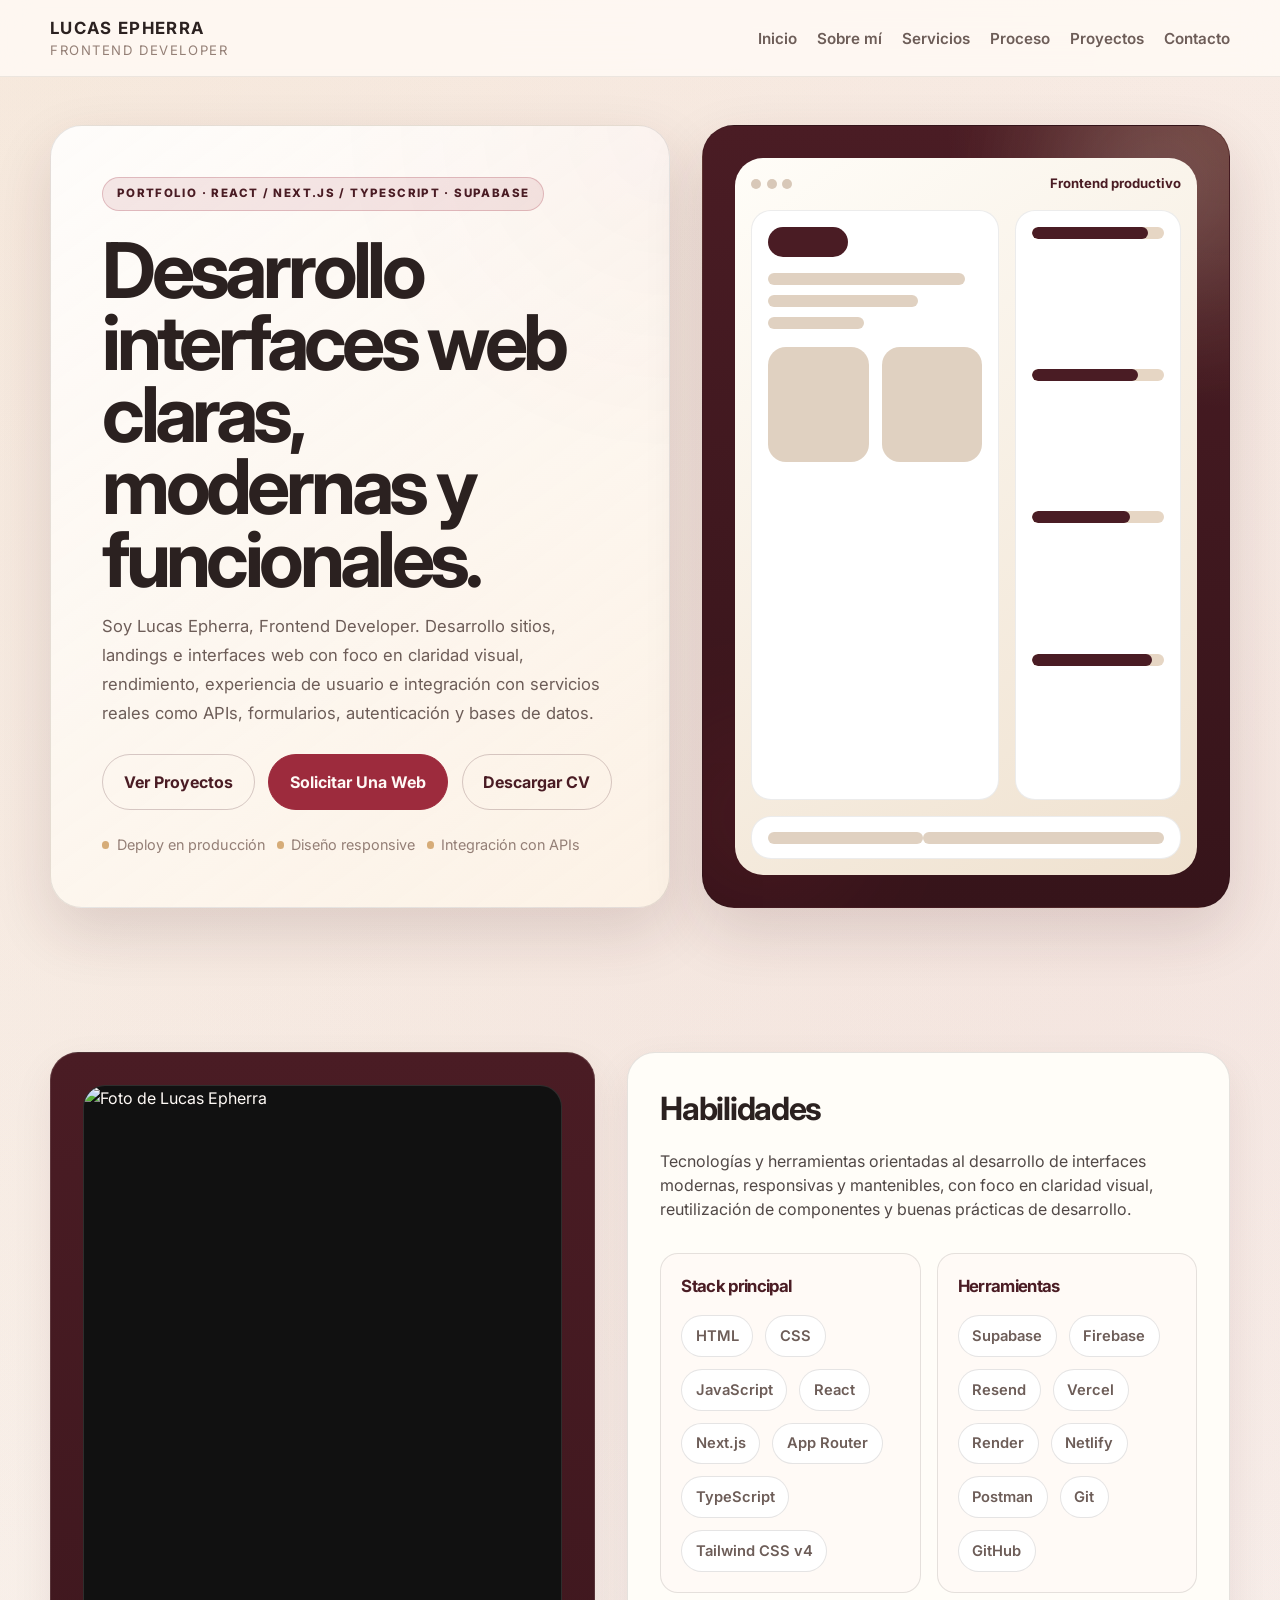
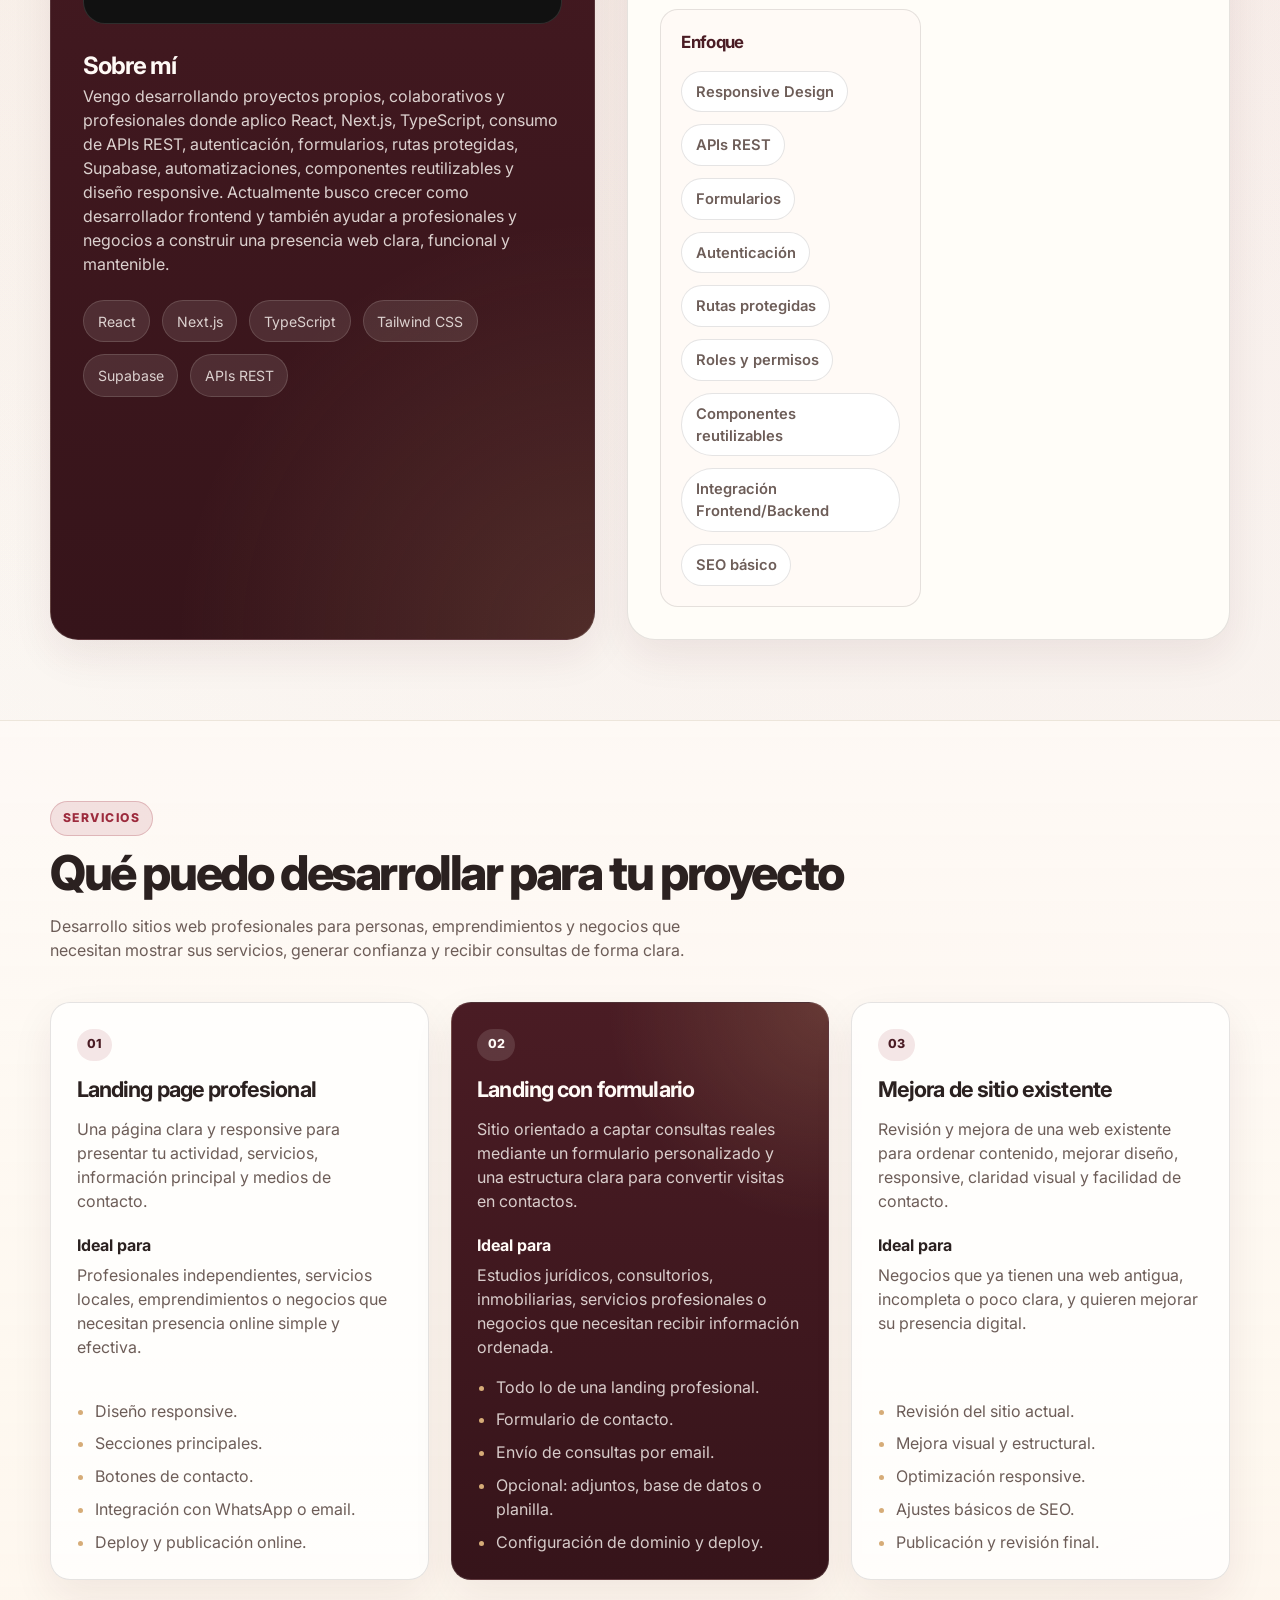
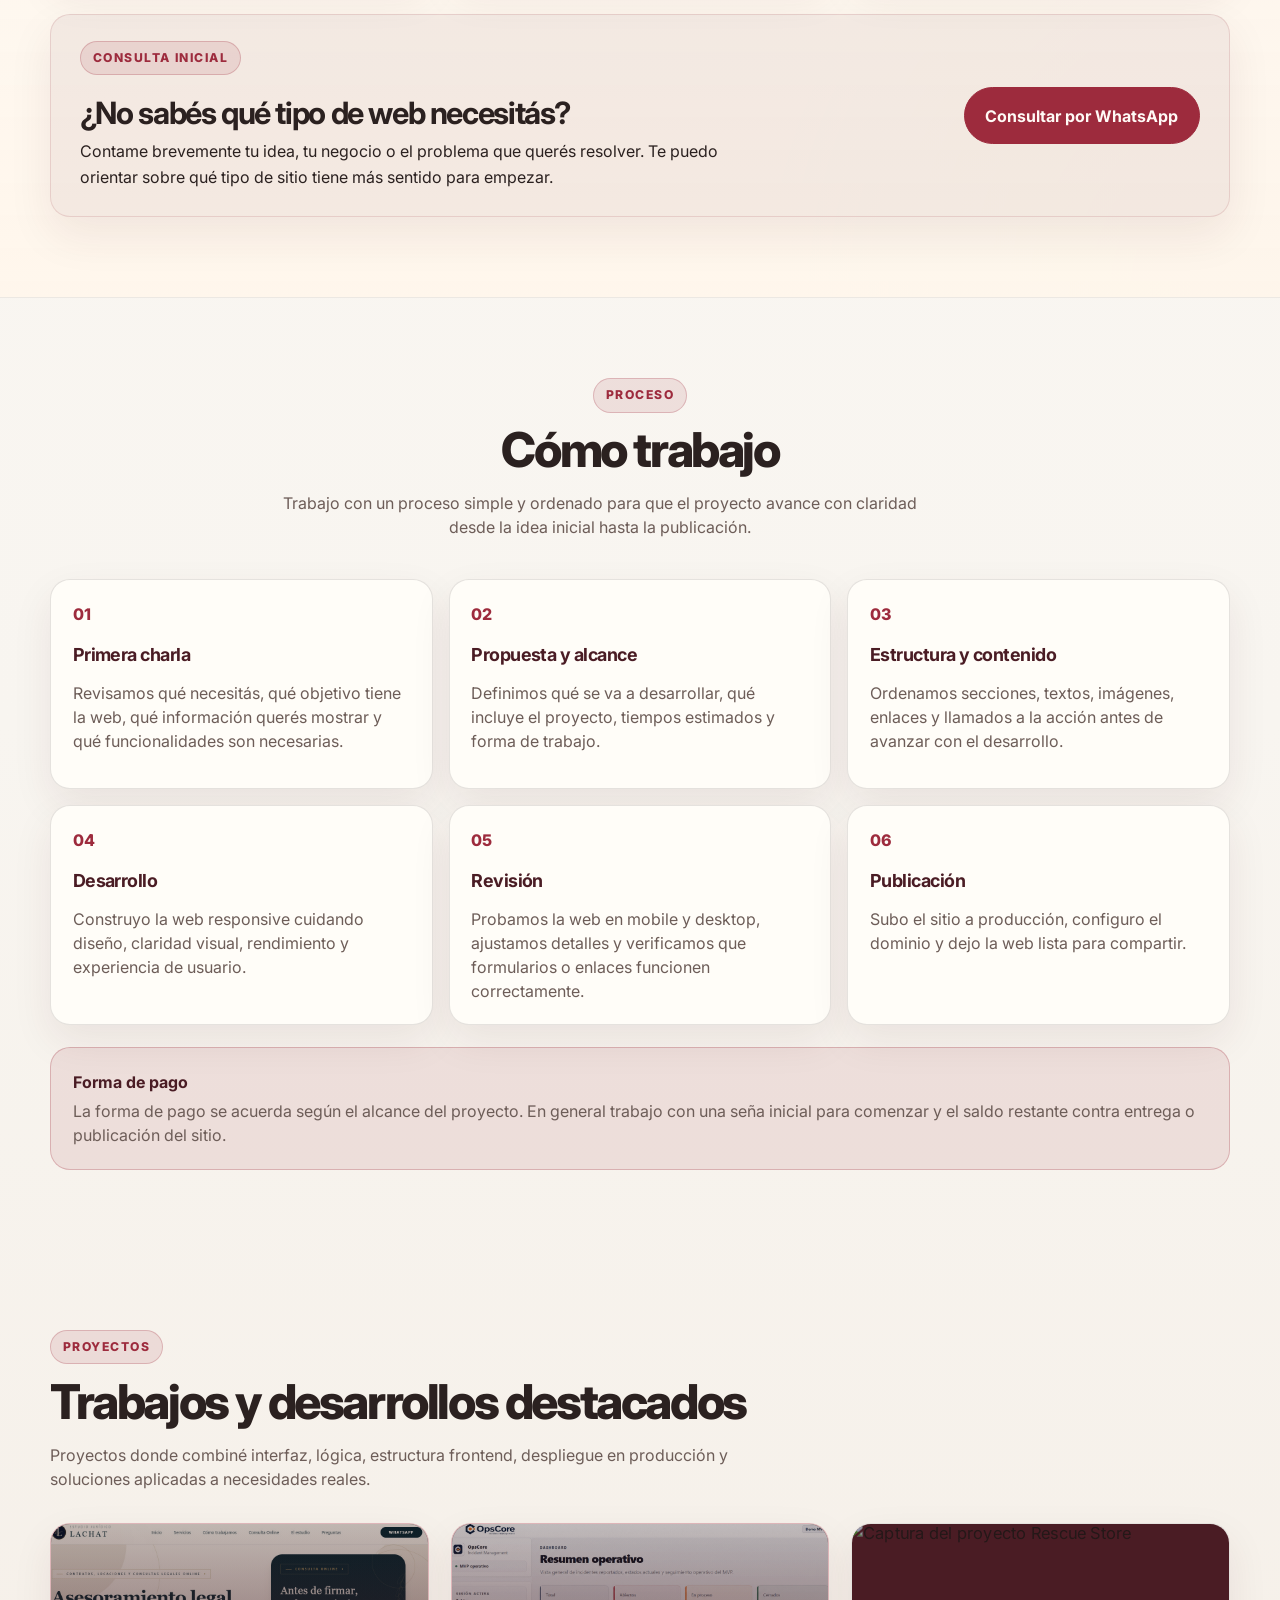
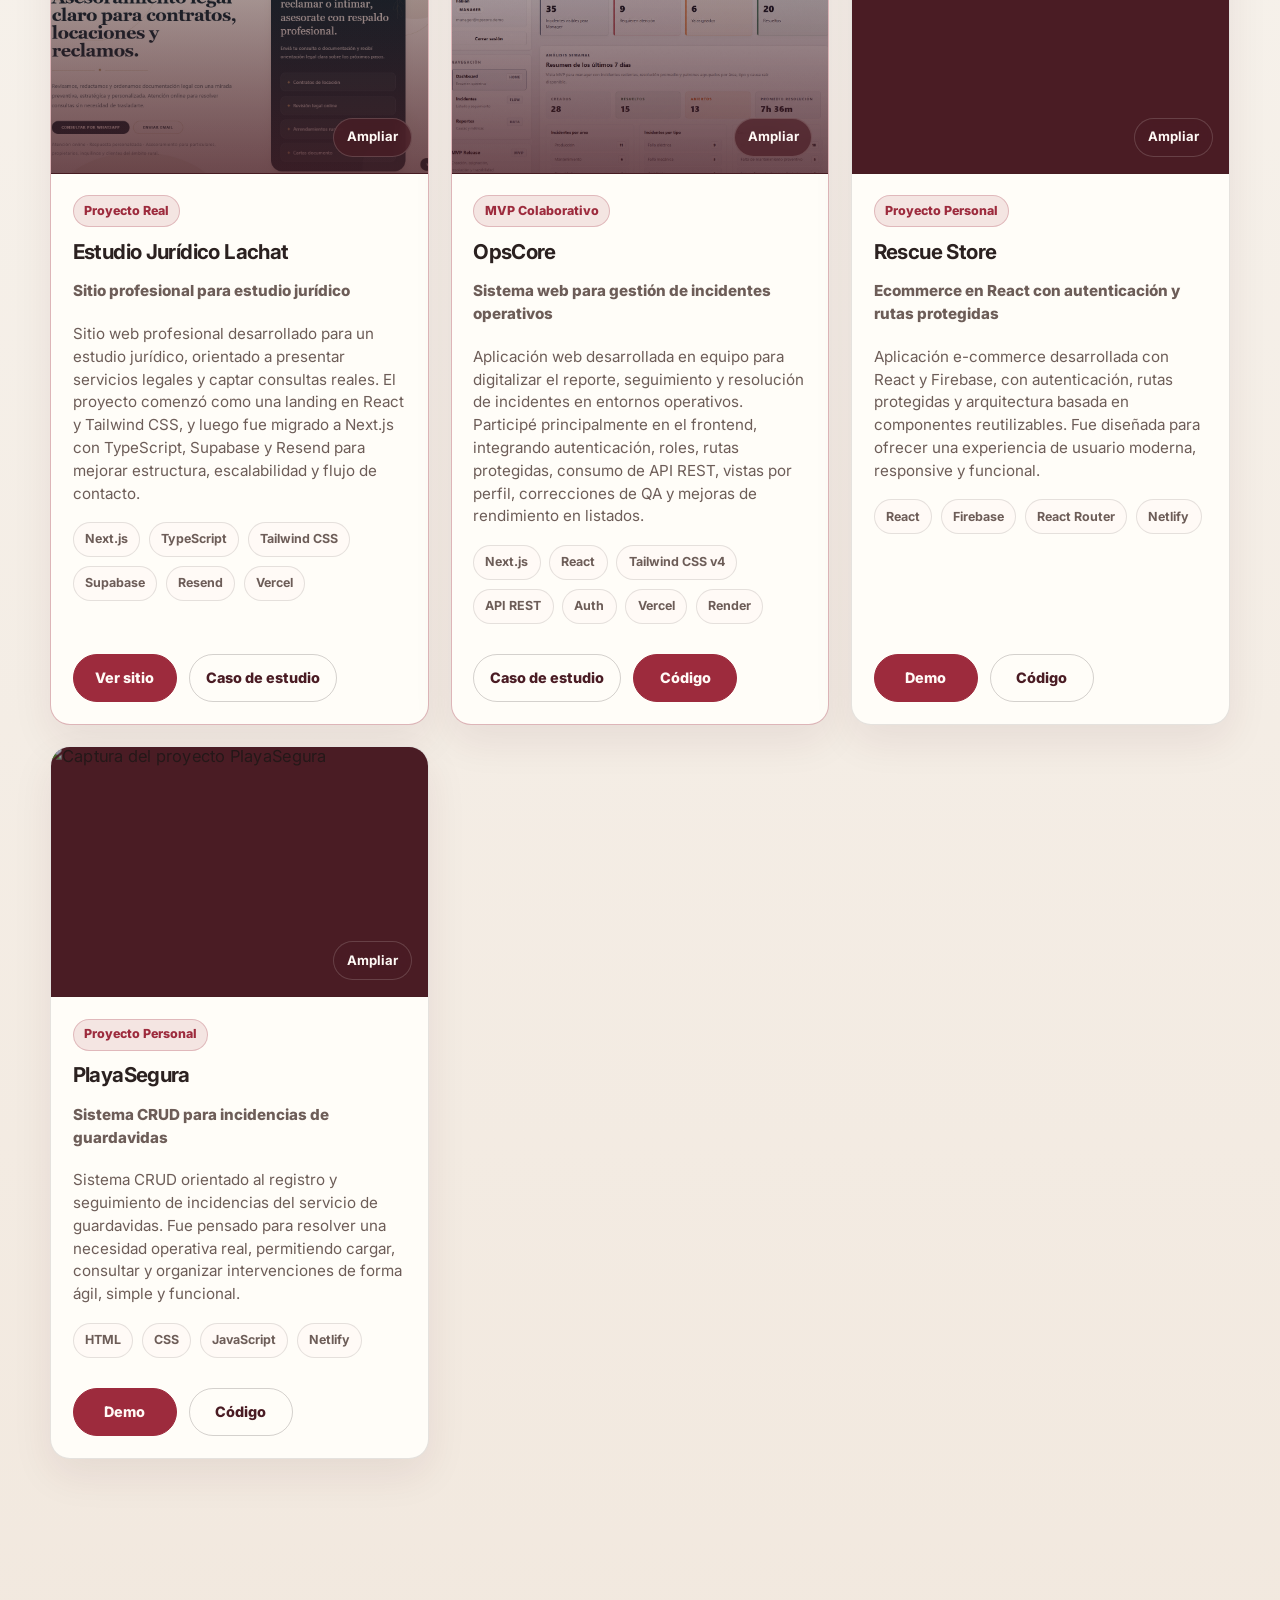
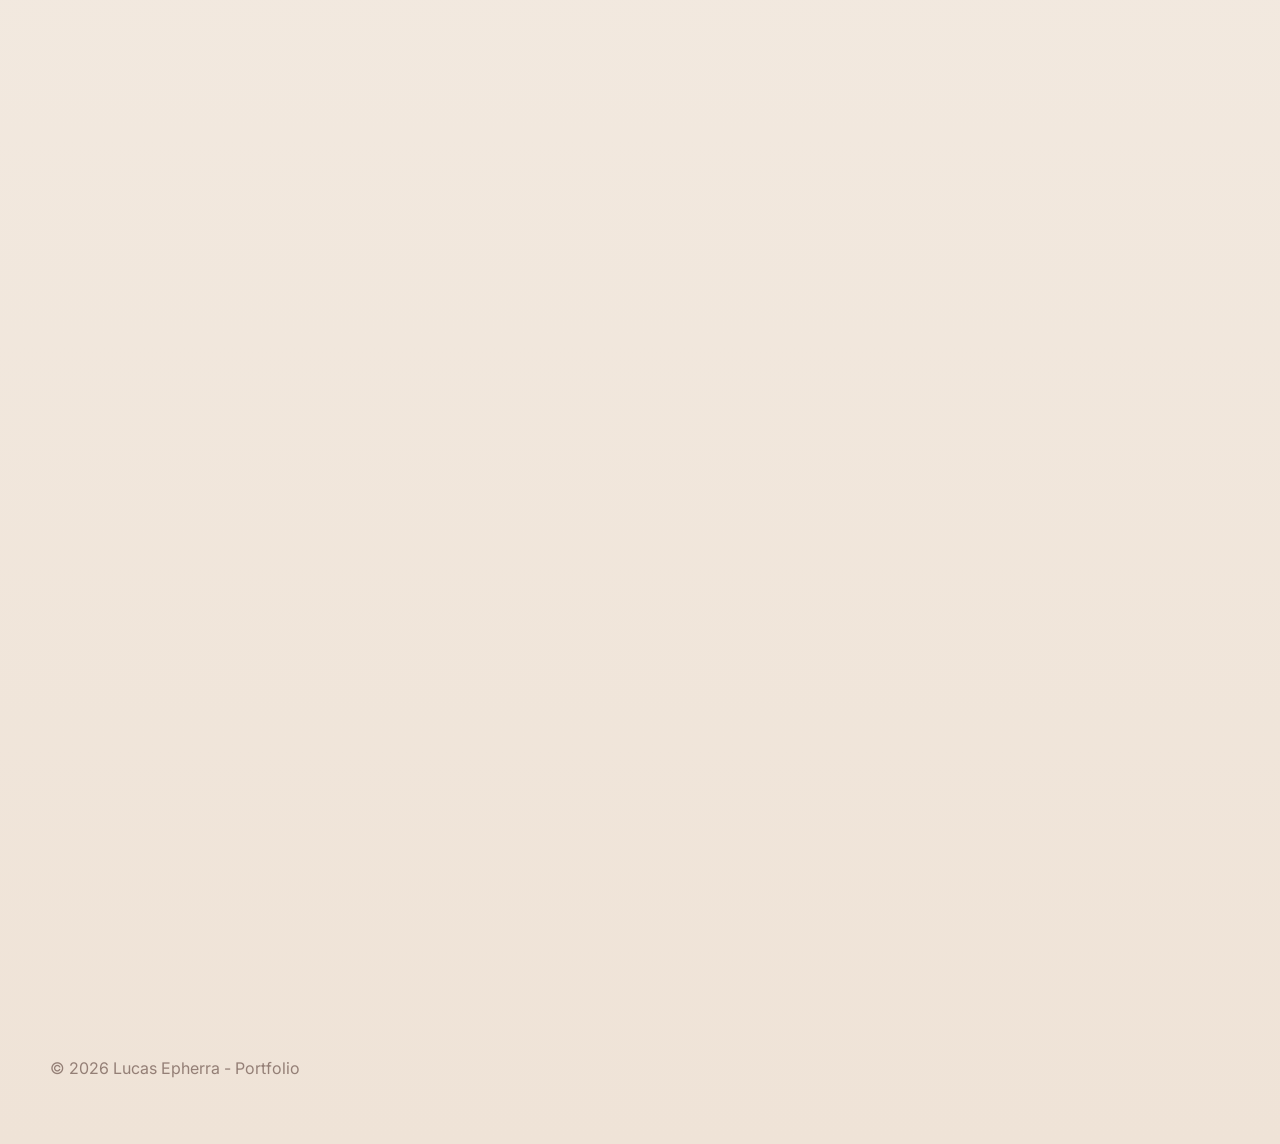
==== index.html @ 2d5a3094 "updates" ====
<!doctype html>
<html lang="es">
  <head>
    <meta charset="UTF-8" />
    <meta name="viewport" content="width=device-width, initial-scale=1.0" />

    <title>Lucas Epherra | Frontend Developer</title>

    <meta
      name="description"
      content="Portfolio de Lucas Epherra, Frontend Developer especializado en React, Next.js, TypeScript, Tailwind CSS, Supabase, consumo de APIs y desarrollo de interfaces web profesionales, responsivas y funcionales."
    />
    <meta
      name="keywords"
      content="Lucas Epherra, frontend developer, desarrollo web, sitios web, React, Next.js, TypeScript, Tailwind CSS, Supabase, APIs REST, JavaScript, portfolio, web developer, OpsCore"
    />
    <meta name="author" content="Lucas Epherra" />
    <meta name="theme-color" content="#F8F5F0" />

    <link rel="canonical" href="https://www.lucasepherra.com.ar/" />

    <!-- Favicon -->
    <link rel="icon" type="image/x-icon" href="./assets/favicon/favicon.ico" />
    <link
      rel="icon"
      type="image/png"
      sizes="32x32"
      href="./assets/favicon/favicon-32x32.png"
    />
    <link rel="apple-touch-icon" href="./assets/favicon/apple-touch-icon.png" />

    <!-- Open Graph -->
    <meta property="og:type" content="website" />
    <meta property="og:title" content="Lucas Epherra | Frontend Developer" />
    <meta
      property="og:description"
      content="Portfolio frontend con proyectos reales, MVPs colaborativos, servicios de desarrollo web, React, Next.js, TypeScript, Tailwind CSS y Supabase."
    />
    <meta property="og:url" content="https://www.lucasepherra.com.ar/" />
    <meta
      property="og:image"
      content="https://www.lucasepherra.com.ar/assets/preview/portfolio-cover.jpg"
    />
    <meta property="og:image:width" content="1200" />
    <meta property="og:image:height" content="630" />
    <meta property="og:site_name" content="Lucas Epherra Portfolio" />
    <meta property="og:locale" content="es_AR" />

    <!-- Twitter -->
    <meta name="twitter:card" content="summary_large_image" />
    <meta name="twitter:title" content="Lucas Epherra | Frontend Developer" />
    <meta
      name="twitter:description"
      content="Portfolio frontend con proyectos reales, MVPs colaborativos, servicios de desarrollo web, React, Next.js, TypeScript, Tailwind CSS y Supabase."
    />
    <meta
      name="twitter:image"
      content="https://www.lucasepherra.com.ar/assets/preview/portfolio-cover.jpg"
    />

    <!-- Fonts and styles -->
    <link rel="preconnect" href="https://fonts.googleapis.com" />
    <link rel="preconnect" href="https://fonts.gstatic.com" crossorigin />
    <link
      href="https://fonts.googleapis.com/css2?family=Inter:wght@400;500;600;700;800&display=swap"
      rel="stylesheet"
    />
    <link rel="stylesheet" href="./css/style.css" />
  </head>

  <body>
    <header class="nav">
      <div class="container nav-inner">
        <a href="#home" class="brand" aria-label="Ir al inicio">
          <strong>LUCAS EPHERRA</strong>
          <span>Frontend Developer</span>
        </a>

        <button
          class="menu-btn"
          id="menuBtn"
          type="button"
          aria-label="Abrir menú de navegación"
          aria-controls="navLinks"
          aria-expanded="false"
        >
          Menú
        </button>

        <nav aria-label="Navegación principal">
          <ul class="nav-links" id="navLinks">
            <li><a href="#home">Inicio</a></li>
            <li><a href="#about">Sobre mí</a></li>
            <li><a href="#services">Servicios</a></li>
            <li><a href="#process">Proceso</a></li>
            <li><a href="#projects">Proyectos</a></li>
            <li><a href="#contact">Contacto</a></li>
          </ul>
        </nav>
      </div>
    </header>

    <main>
      <section class="hero container" id="home">
        <div class="hero-grid">
          <article class="hero-copy fade-up">
            <span class="eyebrow"
              >Portfolio · React / Next.js / TypeScript · Supabase</span
            >

            <h1 class="hero-title">
              Desarrollo interfaces web claras, modernas y funcionales.
            </h1>

            <p class="hero-description">
              Soy Lucas Epherra, Frontend Developer. Desarrollo sitios,
              landings e interfaces web con foco en claridad visual,
              rendimiento, experiencia de usuario e integración con servicios
              reales como APIs, formularios, autenticación y bases de datos.
            </p>

            <div class="hero-actions" aria-label="Acciones principales">
              <a class="btn btn-outline" href="#projects">Ver Proyectos</a>
              <a
                class="btn btn-whatsapp"
                href="https://wa.me/542983659649?text=Hola%20Lucas%2C%20vi%20tu%20portfolio%20y%20quiero%20consultarte%20por%20una%20web."
                target="_blank"
                rel="noopener noreferrer"
                >Solicitar Una Web
              </a>
              <a
                class="btn btn-outline"
                href="./assets/cv/lucas-epherra-cv-sistemas-frontend.pdf"
                target="_blank"
                rel="noopener noreferrer"
                download
              >
                Descargar CV
              </a>
            </div>

            <div class="hero-trust" aria-label="Datos destacados">
              <span>Deploy en producción</span>
              <span>Diseño responsive</span>
              <span>Integración con APIs</span>
            </div>
          </article>

          <aside class="hero-card fade-up" aria-hidden="true">
            <div class="mockup">
              <div class="mockup-top">
                <div class="dots">
                  <span></span>
                  <span></span>
                  <span></span>
                </div>
                <span class="mockup-label">Frontend productivo</span>
              </div>

              <div class="mockup-grid">
                <div class="mockup-panel">
                  <div class="mockup-chip"></div>
                  <div class="space-md"></div>
                  <div class="mockup-line long"></div>
                  <div class="space-sm"></div>
                  <div class="mockup-line mid"></div>
                  <div class="space-sm"></div>
                  <div class="mockup-line short"></div>

                  <div class="mockup-cards">
                    <div class="mockup-card"></div>
                    <div class="mockup-card"></div>
                  </div>
                </div>

                <div class="mockup-sidebar">
                  <div class="bar"><span style="width: 88%"></span></div>
                  <div class="bar"><span style="width: 80%"></span></div>
                  <div class="bar"><span style="width: 74%"></span></div>
                  <div class="bar"><span style="width: 91%"></span></div>
                </div>
              </div>

              <div class="mockup-footer">
                <div class="mockup-line short"></div>
                <div class="mockup-line mid"></div>
              </div>
            </div>
          </aside>
        </div>
      </section>

      <section class="section" id="about">
        <div class="container about-grid">
          <article class="card-dark fade-up">
            <div class="about-photo">
              <img
                src="./assets/profile.jpg"
                alt="Foto de Lucas Epherra"
                class="profile-image"
              />
            </div>

            <h2>Sobre mí</h2>

            <p>
              Vengo desarrollando proyectos propios, colaborativos y
              profesionales donde aplico React, Next.js, TypeScript, consumo de
              APIs REST, autenticación, formularios, rutas protegidas,
              Supabase, automatizaciones, componentes reutilizables y diseño
              responsive. Actualmente busco crecer como desarrollador frontend
              y también ayudar a profesionales y negocios a construir una
              presencia web clara, funcional y mantenible.
            </p>

            <div class="about-meta" aria-label="Tecnologías principales">
              <span class="pill">React</span>
              <span class="pill">Next.js</span>
              <span class="pill">TypeScript</span>
              <span class="pill">Tailwind CSS</span>
              <span class="pill">Supabase</span>
              <span class="pill">APIs REST</span>
            </div>
          </article>

          <article class="card-light fade-up">
            <h2 class="skills-title">Habilidades</h2>

            <p>
              Tecnologías y herramientas orientadas al desarrollo de interfaces
              modernas, responsivas y mantenibles, con foco en claridad visual,
              reutilización de componentes y buenas prácticas de desarrollo.
            </p>

            <div class="skills-section" id="skills">
              <div class="skills-grid">
                <div class="skills-card">
                  <h3>Stack principal</h3>

                  <div class="skills-tags">
                    <span>HTML</span>
                    <span>CSS</span>
                    <span>JavaScript</span>
                    <span>React</span>
                    <span>Next.js</span>
                    <span>App Router</span>
                    <span>TypeScript</span>
                    <span>Tailwind CSS v4</span>
                  </div>
                </div>

                <div class="skills-card">
                  <h3>Herramientas</h3>

                  <div class="skills-tags">
                    <span>Supabase</span>
                    <span>Firebase</span>
                    <span>Resend</span>
                    <span>Vercel</span>
                    <span>Render</span>
                    <span>Netlify</span>
                    <span>Postman</span>
                    <span>Git</span>
                    <span>GitHub</span>
                  </div>
                </div>

                <div class="skills-card">
                  <h3>Enfoque</h3>

                  <div class="skills-tags">
                    <span>Responsive Design</span>
                    <span>APIs REST</span>
                    <span>Formularios</span>
                    <span>Autenticación</span>
                    <span>Rutas protegidas</span>
                    <span>Roles y permisos</span>
                    <span>Componentes reutilizables</span>
                    <span>Integración Frontend/Backend</span>
                    <span>SEO básico</span>
                  </div>
                </div>
              </div>
            </div>
          </article>
        </div>
      </section>

      <section class="section section-soft" id="services">
        <div class="container fade-up">
          <div class="section-heading">
            <span class="section-kicker">Servicios</span>
            <h2 class="section-title">
              Qué puedo desarrollar para tu proyecto
            </h2>
            <p class="section-copy">
              Desarrollo sitios web profesionales para personas, emprendimientos
              y negocios que necesitan mostrar sus servicios, generar confianza
              y recibir consultas de forma clara.
            </p>
          </div>

          <div class="services-grid">
            <article class="service-card">
              <span class="service-number">01</span>
              <h3>Landing page profesional</h3>
              <p>
                Una página clara y responsive para presentar tu actividad,
                servicios, información principal y medios de contacto.
              </p>

              <div class="service-details">
                <strong>Ideal para</strong>
                <span>
                  Profesionales independientes, servicios locales,
                  emprendimientos o negocios que necesitan presencia online
                  simple y efectiva.
                </span>
              </div>

              <ul class="service-list">
                <li>Diseño responsive.</li>
                <li>Secciones principales.</li>
                <li>Botones de contacto.</li>
                <li>Integración con WhatsApp o email.</li>
                <li>Deploy y publicación online.</li>
              </ul>
            </article>

            <article class="service-card service-card-featured">
              <span class="service-number">02</span>
              <h3>Landing con formulario</h3>
              <p>
                Sitio orientado a captar consultas reales mediante un formulario
                personalizado y una estructura clara para convertir visitas en
                contactos.
              </p>

              <div class="service-details">
                <strong>Ideal para</strong>
                <span>
                  Estudios jurídicos, consultorios, inmobiliarias, servicios
                  profesionales o negocios que necesitan recibir información
                  ordenada.
                </span>
              </div>

              <ul class="service-list">
                <li>Todo lo de una landing profesional.</li>
                <li>Formulario de contacto.</li>
                <li>Envío de consultas por email.</li>
                <li>Opcional: adjuntos, base de datos o planilla.</li>
                <li>Configuración de dominio y deploy.</li>
              </ul>
            </article>

            <article class="service-card">
              <span class="service-number">03</span>
              <h3>Mejora de sitio existente</h3>
              <p>
                Revisión y mejora de una web existente para ordenar contenido,
                mejorar diseño, responsive, claridad visual y facilidad de
                contacto.
              </p>

              <div class="service-details">
                <strong>Ideal para</strong>
                <span>
                  Negocios que ya tienen una web antigua, incompleta o poco
                  clara, y quieren mejorar su presencia digital.
                </span>
              </div>

              <ul class="service-list">
                <li>Revisión del sitio actual.</li>
                <li>Mejora visual y estructural.</li>
                <li>Optimización responsive.</li>
                <li>Ajustes básicos de SEO.</li>
                <li>Publicación y revisión final.</li>
              </ul>
            </article>
            <div class="services-cta-panel">
              <div>
                <span class="section-kicker">Consulta inicial</span>

                <h3>¿No sabés qué tipo de web necesitás?</h3>

                <p>
                  Contame brevemente tu idea, tu negocio o el problema que
                  querés resolver. Te puedo orientar sobre qué tipo de sitio
                  tiene más sentido para empezar.
                </p>
              </div>

              <a
                class="btn btn-whatsapp"
                href="https://wa.me/542983659649?text=Hola%20Lucas%2C%20vi%20tu%20portfolio%20y%20quiero%20consultarte%20por%20una%20web."
                target="_blank"
                rel="noopener noreferrer"
              >
                Consultar por WhatsApp
              </a>
            </div>
          </div>
        </div>
      </section>

      <section class="section" id="process">
        <div class="container fade-up">
          <div class="section-heading section-heading-center">
            <span class="section-kicker">Proceso</span>
            <h2 class="section-title">Cómo trabajo</h2>
            <p class="section-copy">
              Trabajo con un proceso simple y ordenado para que el proyecto
              avance con claridad desde la idea inicial hasta la publicación.
            </p>
          </div>

          <div class="process-grid">
            <article class="process-card">
              <span>01</span>
              <h3>Primera charla</h3>
              <p>
                Revisamos qué necesitás, qué objetivo tiene la web, qué
                información querés mostrar y qué funcionalidades son necesarias.
              </p>
            </article>

            <article class="process-card">
              <span>02</span>
              <h3>Propuesta y alcance</h3>
              <p>
                Definimos qué se va a desarrollar, qué incluye el proyecto,
                tiempos estimados y forma de trabajo.
              </p>
            </article>

            <article class="process-card">
              <span>03</span>
              <h3>Estructura y contenido</h3>
              <p>
                Ordenamos secciones, textos, imágenes, enlaces y llamados a la
                acción antes de avanzar con el desarrollo.
              </p>
            </article>

            <article class="process-card">
              <span>04</span>
              <h3>Desarrollo</h3>
              <p>
                Construyo la web responsive cuidando diseño, claridad visual,
                rendimiento y experiencia de usuario.
              </p>
            </article>

            <article class="process-card">
              <span>05</span>
              <h3>Revisión</h3>
              <p>
                Probamos la web en mobile y desktop, ajustamos detalles y
                verificamos que formularios o enlaces funcionen correctamente.
              </p>
            </article>

            <article class="process-card">
              <span>06</span>
              <h3>Publicación</h3>
              <p>
                Subo el sitio a producción, configuro el dominio y dejo la web
                lista para compartir.
              </p>
            </article>
          </div>

          <aside class="payment-note">
            <strong>Forma de pago</strong>
            <p>
              La forma de pago se acuerda según el alcance del proyecto. En
              general trabajo con una seña inicial para comenzar y el saldo
              restante contra entrega o publicación del sitio.
            </p>
          </aside>
        </div>
      </section>

      <section class="section" id="projects">
        <div class="container fade-up">
          <div class="projects-top projects-top--simple">
            <div>
              <span class="section-kicker">Proyectos</span>
              <h2 class="section-title">Trabajos y desarrollos destacados</h2>

              <p class="section-copy">
                Proyectos donde combiné interfaz, lógica, estructura frontend,
                despliegue en producción y soluciones aplicadas a necesidades
                reales.
              </p>
            </div>
          </div>

          <div class="projects-grid" id="projectsGrid">
            <article class="project-card project-card-featured">
              <div
                class="project-thumb"
                data-full="./assets/projects/estudio-lachat.jpg"
                data-title="Estudio Jurídico Lachat"
                role="button"
                tabindex="0"
                aria-label="Ampliar captura del sitio Estudio Jurídico Lachat"
              >
                <img
                  src="./assets/projects/estudio-lachat.jpg"
                  alt="Captura del sitio web Estudio Jurídico Lachat"
                  class="project-image"
                />
                <span class="project-preview-hint">Ampliar</span>
              </div>

              <div class="project-content">
                <span class="project-tag">Proyecto Real</span>

                <h3>Estudio Jurídico Lachat</h3>

                <p class="project-subtitle">
                  Sitio profesional para estudio jurídico
                </p>

                <p>
                  Sitio web profesional desarrollado para un estudio jurídico,
                  orientado a presentar servicios legales y captar consultas
                  reales. El proyecto comenzó como una landing en React y
                  Tailwind CSS, y luego fue migrado a Next.js con TypeScript,
                  Supabase y Resend para mejorar estructura, escalabilidad y
                  flujo de contacto.
                </p>

                <div class="project-stack">
                  <span>Next.js</span>
                  <span>TypeScript</span>
                  <span>Tailwind CSS</span>
                  <span>Supabase</span>
                  <span>Resend</span>
                  <span>Vercel</span>
                </div>

                <div class="project-actions">
                  <a
                    class="project-link project-link--primary"
                    href="https://www.estudiolachat.com.ar/"
                    target="_blank"
                    rel="noopener noreferrer"
                  >
                    Ver sitio
                  </a>

                  <a
                    class="project-link"
                    href="./projects/estudio-lachat.html"
                  >
                    Caso de estudio
                  </a>
                </div>
              </div>
            </article>

            <article class="project-card project-card-featured">
              <div
                class="project-thumb"
                data-full="./assets/projects/opscore.jpg"
                data-title="OpsCore"
                role="button"
                tabindex="0"
                aria-label="Ampliar captura del proyecto OpsCore"
              >
                <img
                  src="./assets/projects/opscore.jpg"
                  alt="Captura del sistema web OpsCore"
                  class="project-image"
                />
                <span class="project-preview-hint">Ampliar</span>
              </div>

              <div class="project-content">
                <span class="project-tag">MVP Colaborativo</span>

                <h3>OpsCore</h3>

                <p class="project-subtitle">
                  Sistema web para gestión de incidentes operativos
                </p>

                <p>
                  Aplicación web desarrollada en equipo para digitalizar el
                  reporte, seguimiento y resolución de incidentes en entornos
                  operativos. Participé principalmente en el frontend,
                  integrando autenticación, roles, rutas protegidas, consumo de
                  API REST, vistas por perfil, correcciones de QA y mejoras de
                  rendimiento en listados.
                </p>

                <div class="project-stack">
                  <span>Next.js</span>
                  <span>React</span>
                  <span>Tailwind CSS v4</span>
                  <span>API REST</span>
                  <span>Auth</span>
                  <span>Vercel</span>
                  <span>Render</span>
                </div>

                <div class="project-actions">
                  <a class="project-link" href="./projects/opscore.html">
                    Caso de estudio
                  </a>

                  <a
                    class="project-link project-link--primary"
                    href="https://github.com/No-Country-simulation/S04-26-Equipo-19-Web-App-Development"
                    target="_blank"
                    rel="noopener noreferrer"
                  >
                    Código
                  </a>
                </div>
              </div>
            </article>

            <article class="project-card">
              <div
                class="project-thumb"
                data-full="./assets/projects/rescue-store.jpg"
                data-title="Rescue Store"
                role="button"
                tabindex="0"
                aria-label="Ampliar captura del proyecto Rescue Store"
              >
                <img
                  src="./assets/projects/rescue-store.jpg"
                  alt="Captura del proyecto Rescue Store"
                  class="project-image"
                />
                <span class="project-preview-hint">Ampliar</span>
              </div>

              <div class="project-content">
                <span class="project-tag">Proyecto Personal</span>

                <h3>Rescue Store</h3>

                <p class="project-subtitle">
                  Ecommerce en React con autenticación y rutas protegidas
                </p>

                <p>
                  Aplicación e-commerce desarrollada con React y Firebase, con
                  autenticación, rutas protegidas y arquitectura basada en
                  componentes reutilizables. Fue diseñada para ofrecer una
                  experiencia de usuario moderna, responsive y funcional.
                </p>

                <div class="project-stack">
                  <span>React</span>
                  <span>Firebase</span>
                  <span>React Router</span>
                  <span>Netlify</span>
                </div>

                <div class="project-actions">
                  <a
                    class="project-link project-link--primary"
                    href="https://rescue-store.netlify.app/"
                    target="_blank"
                    rel="noopener noreferrer"
                  >
                    Demo
                  </a>

                  <a
                    class="project-link"
                    href="https://github.com/Lucas-Epherra/rescue-store"
                    target="_blank"
                    rel="noopener noreferrer"
                  >
                    Código
                  </a>
                </div>
              </div>
            </article>

            <article class="project-card">
              <div
                class="project-thumb"
                data-full="./assets/projects/playa-segura.jpg"
                data-title="PlayaSegura"
                role="button"
                tabindex="0"
                aria-label="Ampliar captura del proyecto PlayaSegura"
              >
                <img
                  src="./assets/projects/playa-segura.jpg"
                  alt="Captura del proyecto PlayaSegura"
                  class="project-image"
                />
                <span class="project-preview-hint">Ampliar</span>
              </div>

              <div class="project-content">
                <span class="project-tag">Proyecto Personal</span>

                <h3>PlayaSegura</h3>

                <p class="project-subtitle">
                  Sistema CRUD para incidencias de guardavidas
                </p>

                <p>
                  Sistema CRUD orientado al registro y seguimiento de
                  incidencias del servicio de guardavidas. Fue pensado para
                  resolver una necesidad operativa real, permitiendo cargar,
                  consultar y organizar intervenciones de forma ágil, simple y
                  funcional.
                </p>

                <div class="project-stack">
                  <span>HTML</span>
                  <span>CSS</span>
                  <span>JavaScript</span>
                  <span>Netlify</span>
                </div>

                <div class="project-actions">
                  <a
                    class="project-link project-link--primary"
                    href="https://playa-segura.netlify.app/"
                    target="_blank"
                    rel="noopener noreferrer"
                  >
                    Demo
                  </a>

                  <a
                    class="project-link"
                    href="https://github.com/Lucas-Epherra/Crud-PlayaSegura-Epherra"
                    target="_blank"
                    rel="noopener noreferrer"
                  >
                    Código
                  </a>
                </div>
              </div>
            </article>
          </div>
        </div>
      </section>

      <section class="section section-cta" id="contact">
        <div class="container contact-grid">
          <article class="card-light fade-up">
            <span class="contact-badge">Disponible</span>

            <h2 class="section-title section-title-small">
              ¿Querés una web clara y profesional?
            </h2>

            <p class="contact-copy-light">
              Estoy disponible para proyectos freelance de desarrollo web y
              también abierto a oportunidades como Frontend Developer. Si tenés
              una idea, una web para mejorar o necesitás ordenar tu presencia
              online, podemos hablarlo.
            </p>

            <div class="contact-list">
              <div class="contact-item">
                <span>Email:</span>
                <span>lucasepherra@gmail.com</span>
              </div>

              <div class="contact-item">
                <span>Ubicación:</span>
                <span>Tres Arroyos, Buenos Aires, Argentina</span>
              </div>

              <div class="contact-item">
                <span>Inglés:</span>
                <span>Profesional</span>
              </div>

              <div class="contact-item">
                <span>Español:</span>
                <span>Nativo</span>
              </div>
            </div>

            <div class="contact-cta-group">
              <a
                class="btn btn-primary"
                href="https://wa.me/542983659649?text=Hola%20Lucas%2C%20vi%20tu%20portfolio%20y%20quiero%20consultarte%20por%20una%20web."
                target="_blank"
                rel="noopener noreferrer"
              >
                Consultar por WhatsApp
              </a>

              <a
                class="btn btn-light-section"
                href="mailto:lucasepherra@gmail.com"
              >
                Enviarme un email
              </a>

              <a
                href="./assets/cv/lucas-epherra-cv-sistemas-frontend.pdf"
                class="btn btn-light-section"
                target="_blank"
                rel="noopener noreferrer"
                download
              >
                Descargar CV (Español)
              </a>

              <a
                href="./assets/cv/lucas-epherra-frontend-english-cv.pdf"
                class="btn btn-light-section"
                target="_blank"
                rel="noopener noreferrer"
                download
              >
                Download CV (English)
              </a>
            </div>
          </article>

          <article class="card-dark contact-links-card fade-up">
            <span class="contact-badge contact-badge--dark">Enlaces</span>

            <h2 class="section-title section-title-small">
              También podés encontrarme acá
            </h2>

            <p class="section-copy section-copy-reset">
              Accedé a mis proyectos, repositorios, perfil profesional y canales
              de contacto directo.
            </p>

            <div class="contact-link-list" aria-label="Enlaces profesionales">
              <a
                class="contact-link-item contact-link-item--whatsapp"
                href="https://wa.me/542983659649?text=Hola%20Lucas%2C%20vi%20tu%20portfolio%20y%20quiero%20consultarte%20por%20una%20web."
                target="_blank"
                rel="noopener noreferrer"
              >
                <span>WhatsApp</span>
                <small
                  >Consultas rápidas sobre sitios web, landings o mejoras para
                  tu negocio.</small
                >
              </a>

              <a
                class="contact-link-item"
                href="https://github.com/Lucas-Epherra"
                target="_blank"
                rel="noopener noreferrer"
              >
                <span>GitHub</span>
                <small>Repositorios, código y proyectos frontend.</small>
              </a>

              <a
                class="contact-link-item"
                href="https://www.linkedin.com/in/lucas-epherra/"
                target="_blank"
                rel="noopener noreferrer"
              >
                <span>LinkedIn</span>
                <small
                  >Perfil profesional, experiencia y actualizaciones.</small
                >
              </a>

              <a
                class="contact-link-item"
                href="https://www.lucasepherra.com.ar/"
                target="_blank"
                rel="noopener noreferrer"
              >
                <span>Portfolio</span>
                <small>Proyectos destacados y servicios disponibles.</small>
              </a>

              <a class="contact-link-item" href="mailto:lucasepherra@gmail.com">
                <span>Email</span>
                <small
                  >Consultas formales, propuestas laborales o envío de
                  información detallada.</small
                >
              </a>
            </div>

            <div class="contact-note">
              <strong>¿Tenés una idea para una web?</strong>
              <span>
                Escribime con una breve descripción del proyecto y revisamos
                juntos qué solución tiene más sentido.
              </span>
            </div>
          </article>
        </div>
      </section>
    </main>

    <div class="image-modal" id="imageModal" aria-hidden="true">
      <div class="image-modal-backdrop" id="imageModalBackdrop"></div>

      <div
        class="image-modal-content"
        role="dialog"
        aria-modal="true"
        aria-labelledby="imageModalTitle"
      >
        <button
          class="image-modal-close"
          id="imageModalClose"
          type="button"
          aria-label="Cerrar imagen"
        >
          ×
        </button>

        <p class="image-modal-title" id="imageModalTitle"></p>

        <img src="" alt="" class="image-modal-img" id="imageModalImg" />
      </div>
    </div>

    <footer class="footer">
      <div class="container">
        <p>© <span id="currentYear"></span> Lucas Epherra - Portfolio</p>
      </div>
    </footer>

    <script src="./js/app.js"></script>
  </body>
</html>
---- css/style.css ----
:root {
  --bg-base: #f8f5f0;
  --text-main: #2b2120;
  --surface-dark: #4a1c24;
  --accent-ruby: #9d2b3d;
  --accent-ochre: #d6ac78;

  --bg: var(--bg-base);
  --bg-soft: #fffaf6;
  --panel: #fffdf8;
  --panel-warm: #fff7ec;
  --ink: var(--text-main);
  --ink-soft: #6d5d58;
  --muted: #947f76;
  --brand: var(--surface-dark);
  --brand-soft: #5c2630;
  --accent: var(--accent-ruby);
  --accent-hover: #b33a4f;
  --accent-support: var(--accent-ochre);
  --accent-soft: rgba(157, 43, 61, 0.11);
  --ochre-soft: rgba(214, 172, 120, 0.18);
  --line: rgba(43, 33, 32, 0.12);
  --line-strong: rgba(43, 33, 32, 0.2);
  --white-panel: var(--panel);
  --white-panel-text: var(--text-main);
  --shadow: 0 24px 60px rgba(74, 28, 36, 0.14);
  --shadow-soft: 0 16px 40px rgba(74, 28, 36, 0.08);
  --radius: 28px;
  --radius-sm: 20px;
  --max-width: 1180px;
}

* {
  margin: 0;
  padding: 0;
  box-sizing: border-box;
}

html {
  scroll-behavior: smooth;
}

body {
  font-family: "Inter", sans-serif;
  background:
    radial-gradient(
      circle at top left,
      rgba(214, 172, 120, 0.18),
      transparent 30%
    ),
    radial-gradient(
      circle at 88% 12%,
      rgba(157, 43, 61, 0.08),
      transparent 28%
    ),
    linear-gradient(180deg, #fffaf6 0%, var(--bg-base) 52%, #efe3d7 100%);
  color: var(--ink);
  line-height: 1.5;
}

img {
  max-width: 100%;
}

a {
  color: inherit;
  text-decoration: none;
}

button,
a {
  -webkit-tap-highlight-color: transparent;
}

button,
input,
textarea,
select {
  font: inherit;
}

.container {
  width: min(100% - 2rem, var(--max-width));
  margin: 0 auto;
}

.section {
  padding: 5rem 0;
}

.section-soft {
  background:
    linear-gradient(
      180deg,
      rgba(255, 250, 246, 0.8),
      rgba(255, 247, 236, 0.94)
    ),
    radial-gradient(
      circle at bottom right,
      rgba(157, 43, 61, 0.1),
      transparent 30%
    );
  border-block: 1px solid rgba(28, 26, 23, 0.08);
}

.section-cta {
  padding-bottom: 6rem;
}

.section-heading {
  margin-bottom: 2.5rem;
}

.section-heading-center {
  max-width: 760px;
  margin-inline: auto;
  text-align: center;
}

.section-kicker {
  display: inline-flex;
  width: fit-content;
  margin-bottom: 0.85rem;
  padding: 0.45rem 0.75rem;
  border: 1px solid rgba(157, 43, 61, 0.24);
  border-radius: 999px;
  color: var(--accent-ruby);
  background: var(--accent-soft);
  font-size: 0.76rem;
  font-weight: 800;
  letter-spacing: 0.12em;
  text-transform: uppercase;
}

.section-title {
  font-size: clamp(2rem, 5vw, 3rem);
  font-weight: 800;
  letter-spacing: -0.05em;
  line-height: 1.02;
  margin-bottom: 1rem;
  color: var(--ink);
}

.section-title-small {
  font-size: clamp(2rem, 4vw, 2.8rem);
  margin-bottom: 0.8rem;
}

.section-copy {
  max-width: 680px;
  color: var(--ink-soft);
  margin-bottom: 2.5rem;
}

.section-heading .section-copy,
.projects-top .section-copy {
  margin-bottom: 0;
}

.section-copy-reset {
  margin-bottom: 0;
}

.contact-copy-light {
  color: rgba(22, 21, 19, 0.72);
  max-width: 56ch;
}

.space-sm {
  height: 0.65rem;
}

.space-md {
  height: 1rem;
}

.nav {
  position: sticky;
  top: 0;
  z-index: 100;
  border-bottom: 1px solid rgba(28, 26, 23, 0.08);
  background: rgba(255, 250, 246, 0.82);
  backdrop-filter: blur(16px);
}

.nav-inner {
  min-height: 76px;
  display: flex;
  align-items: center;
  justify-content: space-between;
  gap: 1rem;
}

.brand {
  display: flex;
  flex-direction: column;
}

.brand strong {
  font-size: 1.05rem;
  letter-spacing: 0.08em;
  color: var(--ink);
}

.brand span {
  color: var(--muted);
  font-size: 0.82rem;
  text-transform: uppercase;
  letter-spacing: 0.12em;
}

.nav-links {
  display: flex;
  align-items: center;
  gap: 1.25rem;
  list-style: none;
}

.nav-links a {
  color: var(--ink-soft);
  font-size: 0.95rem;
  font-weight: 600;
  transition: color 0.25s ease;
}

.nav-links a:hover,
.nav-links a:focus-visible {
  color: var(--brand);
}

.menu-btn {
  display: none;
  border: 1px solid var(--line-strong);
  background: var(--panel);
  color: var(--ink);
  border-radius: 999px;
  padding: 0.7rem 1rem;
  cursor: pointer;
}

.eyebrow {
  display: inline-flex;
  align-items: center;
  gap: 0.5rem;
  padding: 0.45rem 0.85rem;
  border-radius: 999px;
  border: 1px solid rgba(157, 43, 61, 0.24);
  color: var(--brand);
  background: rgba(157, 43, 61, 0.1);
  text-transform: uppercase;
  letter-spacing: 0.12em;
  font-size: 0.72rem;
  font-weight: 800;
  margin-bottom: 1.5rem;
}

.hero {
  min-height: calc(100vh - 76px);
  display: grid;
  align-items: center;
  padding: 3rem 0 4rem;
}

.hero-grid {
  display: grid;
  grid-template-columns: 1.08fr 0.92fr;
  gap: 2rem;
  align-items: stretch;
}

.hero-copy,
.hero-card {
  border: 1px solid rgba(28, 26, 23, 0.1);
  border-radius: 32px;
  box-shadow: var(--shadow);
}

.hero-copy {
  position: relative;
  overflow: hidden;
  padding: clamp(2.2rem, 4vw, 3.2rem);
  background:
    linear-gradient(
      145deg,
      rgba(255, 255, 255, 0.86),
      rgba(255, 246, 232, 0.7)
    ),
    radial-gradient(
      circle at top right,
      rgba(157, 43, 61, 0.16),
      transparent 34%
    );
}

.hero-title {
  max-width: 11ch;
  margin: 0 0 1rem;
  color: var(--ink);
  font-size: clamp(3rem, 6vw, 5rem);
  line-height: 0.94;
  letter-spacing: -0.06em;
}

.hero-description {
  max-width: 60ch;
  margin: 0 0 1.6rem;
  color: var(--ink-soft);
  font-size: 1.04rem;
  line-height: 1.75;
}

.hero-actions {
  display: flex;
  flex-wrap: wrap;
  gap: 0.85rem;
  margin-top: 1.25rem;
}

.hero-trust {
  display: flex;
  flex-wrap: wrap;
  gap: 0.75rem;
  margin-top: 1.5rem;
  color: var(--muted);
  font-size: 0.9rem;
}

.hero-trust span {
  display: inline-flex;
  align-items: center;
  gap: 0.45rem;
}

.hero-trust span::before {
  content: "";
  width: 0.45rem;
  height: 0.45rem;
  border-radius: 50%;
  background: var(--accent-ochre);
}

.hero-card {
  overflow: hidden;
  position: relative;
  min-height: 420px;
  background:
    radial-gradient(
      circle at top right,
      rgba(214, 172, 120, 0.22),
      transparent 30%
    ),
    linear-gradient(180deg, var(--surface-dark) 0%, #36141a 100%);
  padding: 3rem 3rem 2.5rem;
}

.hero-card::before,
.hero-card::after {
  content: "";
  position: absolute;
  border-radius: 50%;
  filter: blur(70px);
  opacity: 0.22;
}

.hero-card::before {
  width: 180px;
  height: 180px;
  background: var(--panel);
  top: -30px;
  right: -20px;
}

.hero-card::after {
  width: 160px;
  height: 160px;
  background: var(--accent);
  bottom: 10px;
  left: -20px;
}

.btn {
  display: inline-flex;
  align-items: center;
  justify-content: center;
  min-height: 46px;
  border: 1px solid var(--line-strong);
  border-radius: 999px;
  padding: 0.95rem 1.3rem;
  font-weight: 700;
  transition:
    transform 0.2s ease,
    border-color 0.2s ease,
    background 0.2s ease,
    color 0.2s ease;
}

.btn:hover,
.btn:focus-visible {
  transform: translateY(-2px);
  border-color: rgba(74, 28, 36, 0.34);
}

.btn-primary {
  background: var(--accent-ruby);
  color: #fffaf6;
  border-color: var(--accent-ruby);
}

.btn-primary:hover,
.btn-primary:focus-visible {
  background: var(--accent-hover);
  color: #ffffff;
}

.btn-secondary {
  background: var(--accent-ochre);
  color: var(--text-main);
  border-color: var(--accent-ochre);
}

.btn-secondary:hover,
.btn-secondary:focus-visible {
  background: #e1ba86;
}

.btn-outline {
  background: transparent;
  color: var(--surface-dark);
  border-color: rgba(74, 28, 36, 0.22);
}

.btn-outline:hover,
.btn-outline:focus-visible {
  color: var(--brand);
  background: rgba(74, 28, 36, 0.06);
}

.btn-light-section {
  background: #ffffff;
  color: var(--ink);
  border: 1px solid rgba(22, 21, 19, 0.18);
}

.btn-light-section:hover,
.btn-light-section:focus-visible {
  background: var(--brand);
  color: #ffffff;
  border-color: var(--brand);
}

.mockup {
  position: absolute;
  inset: 2rem;
  border-radius: 28px;
  background: linear-gradient(145deg, var(--panel), #efe1cf);
  padding: 1rem;
  color: var(--ink);
  display: grid;
  grid-template-rows: auto 1fr auto;
  gap: 1rem;
  z-index: 1;
}

.mockup-top {
  display: flex;
  justify-content: space-between;
  align-items: center;
  color: var(--ink-soft);
  font-size: 0.82rem;
}

.mockup-label {
  font-weight: 700;
  color: var(--brand);
}

.dots {
  display: flex;
  gap: 0.35rem;
}

.dots span {
  width: 10px;
  height: 10px;
  border-radius: 50%;
  background: #d8c8b8;
}

.mockup-grid {
  display: grid;
  grid-template-columns: 1.2fr 0.8fr;
  gap: 1rem;
}

.mockup-panel,
.mockup-sidebar,
.mockup-footer {
  background: #ffffff;
  border-radius: 20px;
  border: 1px solid rgba(22, 21, 19, 0.08);
}

.mockup-panel,
.mockup-sidebar {
  padding: 1rem;
}

.mockup-sidebar {
  display: grid;
  gap: 0.8rem;
}

.mockup-line,
.mockup-chip,
.mockup-card,
.bar {
  border-radius: 999px;
  background: #e0d1c1;
}

.mockup-line {
  height: 12px;
}

.mockup-line.short {
  width: 45%;
}

.mockup-line.mid {
  width: 70%;
}

.mockup-line.long {
  width: 92%;
}

.mockup-chip {
  width: 80px;
  height: 30px;
  background: var(--brand);
}

.mockup-cards {
  margin-top: 1.1rem;
  display: grid;
  grid-template-columns: repeat(2, 1fr);
  gap: 0.8rem;
}

.mockup-card {
  height: 115px;
  border-radius: 18px;
}

.bar {
  height: 12px;
  background: #e6d6c4;
  overflow: hidden;
}

.bar > span {
  display: block;
  height: 100%;
  background: var(--brand);
  border-radius: inherit;
}

.mockup-footer {
  padding: 0.9rem 1rem;
  display: flex;
  justify-content: space-between;
  align-items: center;
}

.about-grid {
  display: grid;
  grid-template-columns: 0.95fr 1.05fr;
  gap: 2rem;
}

.card-dark,
.card-light {
  border-radius: var(--radius);
  overflow: hidden;
  box-shadow: var(--shadow-soft);
}

.card-dark {
  background:
    radial-gradient(
      circle at bottom right,
      rgba(214, 172, 120, 0.16),
      transparent 32%
    ),
    linear-gradient(180deg, var(--surface-dark) 0%, #36141a 100%);
  border: 1px solid rgba(255, 250, 246, 0.12);
  padding: 2rem;
  color: #fffaf6;
}

.card-light {
  background: var(--panel);
  color: var(--white-panel-text);
  border: 1px solid var(--line);
  padding: 2rem;
}

.about-photo {
  aspect-ratio: 4 / 4.5;
  border-radius: 22px;
  border: 1px solid rgba(255, 250, 246, 0.12);
  margin-bottom: 1.5rem;
  overflow: hidden;
  background: #111;
}

.profile-image {
  width: 100%;
  height: 100%;
  display: block;
  object-fit: cover;
  object-position: center top;
}

.about-meta {
  display: flex;
  flex-wrap: wrap;
  gap: 0.75rem;
  margin-top: 1.5rem;
}

.pill {
  padding: 0.6rem 0.85rem;
  border-radius: 999px;
  background: rgba(255, 250, 246, 0.1);
  border: 1px solid rgba(255, 250, 246, 0.14);
  color: rgba(255, 250, 246, 0.8);
  font-size: 0.88rem;
}

.card-light h2,
.card-dark h2,
.card-light h3,
.card-dark h3 {
  letter-spacing: -0.04em;
}

.card-light h3,
.card-dark h3 {
  font-size: 1.6rem;
  margin-bottom: 1rem;
}

.card-light p,
.card-dark p {
  color: inherit;
  opacity: 0.82;
}

.skills-section {
  padding: 2rem 0 0;
}

.skills-title {
  font-size: 2rem;
  margin-bottom: 1rem;
}

.skills-grid {
  display: grid;
  grid-template-columns: repeat(auto-fit, minmax(220px, 1fr));
  gap: 1rem;
}

.skills-card {
  background: var(--bg-soft);
  border: 1px solid var(--line);
  border-radius: 18px;
  padding: 1.25rem;
  transition:
    transform 0.25s ease,
    box-shadow 0.25s ease;
}

.skills-card:hover {
  transform: translateY(-4px);
  box-shadow: 0 12px 30px rgba(45, 34, 20, 0.08);
}

.skills-card h3 {
  font-size: 1.05rem;
  margin-bottom: 1rem;
  color: var(--brand);
}

.skills-tags {
  display: flex;
  flex-wrap: wrap;
  gap: 0.75rem;
}

.skills-tags span {
  display: inline-block;
  padding: 0.55rem 0.85rem;
  border-radius: 999px;
  background: #ffffff;
  border: 1px solid var(--line);
  color: var(--ink-soft);
  font-size: 0.92rem;
  font-weight: 600;
}

.services-grid {
  display: grid;
  grid-template-columns: repeat(3, minmax(0, 1fr));
  gap: 1.35rem;
}

.service-card {
  display: flex;
  flex-direction: column;
  gap: 1rem;
  min-height: 100%;
  padding: 1.6rem;
  border: 1px solid var(--line);
  border-radius: var(--radius-sm);
  background: rgba(255, 255, 255, 0.76);
  box-shadow: var(--shadow-soft);
}

.service-card-featured {
  background:
    radial-gradient(
      circle at top right,
      rgba(214, 172, 120, 0.2),
      transparent 32%
    ),
    linear-gradient(180deg, var(--surface-dark) 0%, #36141a 100%);
  color: #fffaf6;
  border-color: rgba(255, 250, 246, 0.12);
}

.service-card h3 {
  color: inherit;
  font-size: 1.35rem;
  letter-spacing: -0.04em;
  line-height: 1.12;
}

.service-card p {
  color: var(--ink-soft);
}

.service-card-featured p,
.service-card-featured .service-details span,
.service-card-featured .service-list {
  color: rgba(255, 250, 246, 0.8);
}

.service-number {
  display: inline-flex;
  width: fit-content;
  padding: 0.42rem 0.65rem;
  border-radius: 999px;
  background: var(--accent-soft);
  color: var(--brand);
  font-size: 0.78rem;
  font-weight: 800;
}

.service-card-featured .service-number {
  background: rgba(255, 250, 246, 0.12);
  color: #fffaf6;
}

.service-details {
  display: grid;
  gap: 0.35rem;
  padding-top: 0.25rem;
}

.service-details strong {
  color: inherit;
}

.service-details span {
  color: var(--ink-soft);
}

.service-list {
  display: grid;
  gap: 0.55rem;
  margin-top: auto;
  padding-left: 1.15rem;
  color: var(--ink-soft);
}

.service-list li::marker {
  color: var(--accent-ochre);
}

.services-cta-panel {
  grid-column: 1 / -1;
  width: 100%;
  display: flex;
  align-items: center;
  justify-content: space-between;
  gap: 2rem;
  margin-top: 0.75rem;
  padding: 1.6rem 1.8rem;
  border-radius: var(--radius-sm);
  background: rgba(74, 28, 36, 0.06);
  border: 1px solid rgba(157, 43, 61, 0.14);
  box-shadow: 0 18px 45px rgba(74, 28, 36, 0.08);
}

.services-cta-panel > div {
  max-width: 720px;
}

.services-cta-panel h3 {
  margin: 0.45rem 0 0.5rem;
  color: var(--text-main);
  font-size: clamp(1.45rem, 2.4vw, 2rem);
  line-height: 1.1;
  letter-spacing: -0.045em;
}

.services-cta-panel p {
  max-width: 64ch;
  color: var(--text-soft);
  font-size: 1rem;
  line-height: 1.65;
}

.services-cta-panel .btn {
  flex-shrink: 0;
  white-space: nowrap;
}
.process-grid {
  display: grid;
  grid-template-columns: repeat(3, minmax(0, 1fr));
  gap: 1rem;
}

.process-card {
  min-height: 210px;
  padding: 1.35rem;
  border-radius: var(--radius-sm);
  background: var(--panel);
  border: 1px solid var(--line);
  box-shadow: var(--shadow-soft);
}

.process-card span {
  display: inline-flex;
  margin-bottom: 1rem;
  color: var(--accent-ruby);
  font-weight: 800;
}

.process-card h3 {
  margin-bottom: 0.75rem;
  color: var(--brand);
  font-size: 1.12rem;
  letter-spacing: -0.03em;
}

.process-card p {
  color: var(--ink-soft);
}

.payment-note {
  display: grid;
  gap: 0.35rem;
  margin-top: 1.35rem;
  padding: 1.35rem;
  border-radius: var(--radius-sm);
  border: 1px solid rgba(157, 43, 61, 0.26);
  background: rgba(157, 43, 61, 0.1);
  color: var(--ink-soft);
}

.payment-note strong {
  color: var(--brand);
}

.projects-top {
  display: flex;
  justify-content: space-between;
  align-items: end;
  gap: 1rem;
  margin-bottom: 2rem;
}

.projects-top--simple {
  justify-content: flex-start;
}

.projects-grid {
  display: grid;
  grid-template-columns: repeat(3, minmax(0, 1fr));
  gap: 1.35rem;
  align-items: stretch;
}

.project-card {
  display: flex;
  flex-direction: column;
  height: 100%;
  min-height: 520px;
  border-radius: var(--radius-sm);
  overflow: hidden;
  border: 1px solid var(--line);
  background: var(--panel);
  box-shadow: var(--shadow-soft);
  transition:
    transform 0.28s ease,
    border-color 0.28s ease,
    box-shadow 0.28s ease;
}

.project-card-featured {
  border-color: rgba(157, 43, 61, 0.34);
}

.project-card h3 {
  color: var(--ink);
  font-size: 1.28rem;
  letter-spacing: -0.03em;
  line-height: 1.1;
}

.project-card p {
  color: var(--ink-soft);
  font-size: 0.95rem;
}

.project-card:hover {
  transform: translateY(-8px);
  border-color: rgba(74, 28, 36, 0.22);
  box-shadow: var(--shadow);
}

.project-thumb {
  height: 250px;
  flex-shrink: 0;
  position: relative;
  overflow: hidden;
  background: var(--surface-dark);
  border-bottom: 1px solid rgba(28, 26, 23, 0.08);
  cursor: pointer;
}

.project-thumb::before {
  content: "";
  position: absolute;
  inset: 0;
  background:
    linear-gradient(to bottom, rgba(74, 28, 36, 0.08), rgba(74, 28, 36, 0.2)),
    linear-gradient(to top, rgba(74, 28, 36, 0.68), rgba(74, 28, 36, 0.04));
  z-index: 1;
  pointer-events: none;
  transition: background 0.3s ease;
}

.project-image {
  width: 100%;
  height: 100%;
  display: block;
  object-fit: cover;
  object-position: center top;
  filter: brightness(0.8) contrast(1.04) saturate(0.88);
  transform: scale(1.03);
  transition:
    transform 0.35s ease,
    filter 0.35s ease;
}

.project-thumb:hover .project-image {
  transform: scale(1.06);
  filter: brightness(0.9) contrast(1.05) saturate(0.94);
}

.project-preview-hint {
  position: absolute;
  right: 1rem;
  bottom: 1rem;
  z-index: 2;
  padding: 0.55rem 0.8rem;
  border-radius: 999px;
  font-size: 0.82rem;
  font-weight: 700;
  color: #fffaf6;
  background: rgba(74, 28, 36, 0.72);
  border: 1px solid rgba(255, 250, 246, 0.16);
  backdrop-filter: blur(8px);
}

.project-content {
  display: flex;
  flex-direction: column;
  gap: 0.85rem;
  padding: 1.35rem;
  flex: 1;
}

.project-subtitle {
  margin: 0.2rem 0 0.4rem;
  color: var(--brand);
  font-size: 0.96rem;
  font-weight: 800;
}

.project-stack {
  display: flex;
  flex-wrap: wrap;
  gap: 0.55rem;
  margin-top: 0.2rem;
}

.project-stack span {
  display: inline-flex;
  align-items: center;
  padding: 0.45rem 0.7rem;
  border-radius: 999px;
  color: var(--ink-soft);
  background: var(--bg-soft);
  border: 1px solid var(--line);
  font-size: 0.78rem;
  font-weight: 700;
}

.project-tag {
  display: inline-flex;
  width: fit-content;
  padding: 0.35rem 0.65rem;
  border-radius: 999px;
  color: var(--accent-ruby);
  background: var(--accent-soft);
  border: 1px solid rgba(157, 43, 61, 0.24);
  font-size: 0.78rem;
  font-weight: 800;
}

.project-actions {
  display: flex;
  flex-wrap: wrap;
  gap: 0.75rem;
  margin-top: auto;
  padding-top: 1rem;
}

.project-link {
  display: inline-flex;
  align-items: center;
  justify-content: center;
  min-width: 104px;
  padding: 0.78rem 1rem;
  border-radius: 999px;
  border: 1px solid var(--line-strong);
  color: var(--brand);
  font-size: 0.9rem;
  font-weight: 800;
  transition: 0.25s ease;
}

.project-link:hover,
.project-link:focus-visible {
  background: rgba(74, 28, 36, 0.06);
}

.project-link--primary {
  background: var(--accent-ruby);
  color: #fffaf6;
  border-color: var(--accent-ruby);
}

.project-link--primary:hover,
.project-link--primary:focus-visible {
  background: var(--accent-hover);
  color: #ffffff;
}

.contact-grid {
  display: grid;
  grid-template-columns: 1fr 1fr;
  gap: 2rem;
}

.contact-badge {
  display: inline-flex;
  align-items: center;
  width: fit-content;
  margin-bottom: 1rem;
  padding: 0.5rem 0.85rem;
  border-radius: 999px;
  color: var(--accent-ruby);
  background: var(--accent-soft);
  border: 1px solid rgba(157, 43, 61, 0.24);
  font-size: 0.76rem;
  font-weight: 800;
  letter-spacing: 0.04em;
  text-transform: uppercase;
}

.contact-cta-group {
  display: flex;
  flex-wrap: wrap;
  gap: 0.9rem;
  margin-top: 1.8rem;
}

.contact-list {
  display: grid;
  gap: 1rem;
  margin-top: 1.5rem;
}

.contact-item {
  display: flex;
  align-items: center;
  justify-content: space-between;
  gap: 1rem;
  padding: 1rem 1.1rem;
  border-radius: 18px;
  background: var(--bg-soft);
  border: 1px solid var(--line);
}

.contact-item span:first-child {
  color: var(--muted);
  font-weight: 700;
}

.contact-item span:last-child {
  color: var(--white-panel-text);
  text-align: right;
}

.socials {
  display: flex;
  flex-wrap: wrap;
  gap: 1rem;
  margin-top: 2rem;
}

.social-link {
  width: 58px;
  height: 58px;
  display: grid;
  place-items: center;
  border-radius: 50%;
  background: rgba(255, 250, 246, 0.08);
  border: 1px solid rgba(255, 250, 246, 0.12);
  color: rgba(255, 250, 246, 0.76);
  font-weight: 800;
  transition: 0.25s ease;
}

.social-link:hover,
.social-link:focus-visible {
  color: #fffaf6;
  transform: translateY(-3px);
  background: rgba(255, 250, 246, 0.12);
}

.card-dark .section-title,
.card-dark .section-title-small {
  color: #fffaf6;
}

.card-dark .section-copy {
  color: rgba(255, 250, 246, 0.78);
}

.contact-links-card {
  display: flex;
  flex-direction: column;
  min-height: 100%;
}

.contact-badge--dark {
  color: var(--accent-ochre);
  background: rgba(214, 172, 120, 0.12);
  border-color: rgba(214, 172, 120, 0.26);
}

.contact-link-list {
  display: grid;
  gap: 0.85rem;
  margin-top: 1.6rem;
}

.contact-link-item {
  display: grid;
  gap: 0.25rem;
  padding: 1rem 1.1rem;
  border-radius: 18px;
  background: rgba(255, 250, 246, 0.08);
  border: 1px solid rgba(255, 250, 246, 0.12);
  color: #fffaf6;
  transition:
    transform 0.25s ease,
    background 0.25s ease,
    border-color 0.25s ease;
}

.btn-whatsapp {
  background: var(--accent-ruby);
  color: #fffaf6;
  border-color: var(--accent-ruby);
}

.btn-whatsapp:hover,
.btn-whatsapp:focus-visible {
  background: #842131;
  border-color: #842131;
  color: #fffaf6;
}

.contact-link-item--whatsapp {
  background: rgba(157, 43, 61, 0.22);
  border-color: rgba(214, 172, 120, 0.34);
}

.contact-link-item--whatsapp span {
  color: var(--accent-ochre);
}

.contact-link-item:hover,
.contact-link-item:focus-visible {
  transform: translateY(-3px);
  background: rgba(255, 250, 246, 0.12);
  border-color: rgba(214, 172, 120, 0.36);
}

.contact-link-item span {
  font-weight: 800;
  letter-spacing: -0.02em;
}

.contact-link-item small {
  color: rgba(255, 250, 246, 0.72);
  font-size: 0.9rem;
  line-height: 1.45;
}

.contact-note {
  display: grid;
  gap: 0.4rem;
  margin-top: auto;
  padding-top: 1.5rem;
  color: #fffaf6;
}

.contact-note strong {
  color: var(--accent-ochre);
  font-size: 1rem;
}

.contact-note span {
  color: rgba(255, 250, 246, 0.74);
  font-size: 0.95rem;
  line-height: 1.6;
}

.footer {
  padding: 2rem 0 4rem;
  color: var(--muted);
}

.fade-up {
  opacity: 0;
  transform: translateY(28px);
  transition:
    opacity 0.6s ease,
    transform 0.6s ease;
}

.fade-up.visible {
  opacity: 1;
  transform: translateY(0);
}

/* Image preview modal */
.image-modal {
  position: fixed;
  inset: 0;
  z-index: 999;
  display: grid;
  place-items: center;
  opacity: 0;
  pointer-events: none;
  transition: opacity 0.25s ease;
}

.image-modal.is-open {
  opacity: 1;
  pointer-events: auto;
}

.image-modal-backdrop {
  position: absolute;
  inset: 0;
  background: rgba(16, 20, 22, 0.78);
  backdrop-filter: blur(8px);
}

.image-modal-content {
  position: relative;
  z-index: 2;
  width: min(92vw, 1100px);
  max-height: 90vh;
  padding: 1rem;
  border-radius: 24px;
  background: var(--panel);
  border: 1px solid var(--line);
  box-shadow: 0 30px 80px rgba(0, 0, 0, 0.3);
}

.image-modal-title {
  color: var(--ink);
  font-size: 1rem;
  font-weight: 800;
  margin-bottom: 0.9rem;
  padding-right: 3rem;
}

.image-modal-img {
  display: block;
  width: 100%;
  max-height: calc(90vh - 80px);
  object-fit: contain;
  border-radius: 18px;
  background: var(--surface-dark);
}

.image-modal-close {
  position: absolute;
  top: 0.9rem;
  right: 0.9rem;
  width: 42px;
  height: 42px;
  border: 1px solid var(--line-strong);
  border-radius: 50%;
  background: #ffffff;
  color: var(--ink);
  font-size: 1.4rem;
  cursor: pointer;
}

.image-modal-close:hover,
.image-modal-close:focus-visible {
  background: var(--bg-soft);
}

@media (max-width: 1120px) {
  .projects-grid,
  .services-grid,
  .process-grid {
    grid-template-columns: repeat(2, minmax(0, 1fr));
  }
}

@media (max-width: 980px) {
  .hero-grid,
  .about-grid,
  .contact-grid,
  .mockup-grid {
    grid-template-columns: 1fr;
  }

  .hero {
    min-height: auto;
    padding: 2.5rem 0 3rem;
  }

  .hero-copy {
    padding: 2rem;
  }

  .hero-card {
    min-height: 340px;
  }
}

@media (max-width: 760px) {
  .section {
    padding: 4rem 0;
  }

  .menu-btn {
    display: inline-flex;
  }

  .nav-links {
    position: absolute;
    left: 1rem;
    right: 1rem;
    top: calc(100% + 0.8rem);
    flex-direction: column;
    align-items: stretch;
    padding: 1rem;
    background: rgba(255, 250, 246, 0.98);
    border: 1px solid var(--line);
    border-radius: 20px;
    box-shadow: var(--shadow-soft);
    opacity: 0;
    pointer-events: none;
    transform: translateY(-10px);
    transition: 0.25s ease;
  }

  .nav-links.open {
    opacity: 1;
    pointer-events: auto;
    transform: translateY(0);
  }

  .nav-links a {
    display: block;
    padding: 0.35rem 0;
  }

  .projects-grid,
  .services-grid,
  .process-grid,
  .contact-grid {
    grid-template-columns: 1fr;
  }

  .hero-title {
    max-width: 12ch;
  }

  .services-cta-panel {
    flex-direction: column;
    align-items: flex-start;
    gap: 1.2rem;
    padding: 1.4rem;
  }

  .services-cta-panel .btn {
    width: 100%;
    justify-content: center;
    white-space: normal;
  }
  .contact-cta-group,
  .hero-actions {
    flex-direction: column;
  }

  .btn,
  .project-link {
    width: 100%;
  }

  .projects-top {
    align-items: start;
    flex-direction: column;
  }

  .contact-item {
    flex-direction: column;
    align-items: start;
  }

  .contact-item span:last-child {
    text-align: left;
  }
}

@media (max-width: 520px) {
  .container {
    width: min(100% - 1.25rem, var(--max-width));
  }

  .hero-copy,
  .card-dark,
  .card-light,
  .service-card,
  .process-card,
  .payment-note {
    border-radius: 22px;
  }

  .mockup {
    inset: 1rem;
  }

  .project-thumb {
    height: 220px;
  }
}

@media (prefers-reduced-motion: reduce) {
  html {
    scroll-behavior: auto;
  }

  *,
  *::before,
  *::after {
    animation: none !important;
    transition: none !important;
  }
}

/* ================================
   Case Study Page
================================ */

.case-study-main {
  background:
    radial-gradient(
      circle at top left,
      rgba(157, 43, 61, 0.08),
      transparent 34rem
    ),
    linear-gradient(180deg, var(--bg-base) 0%, #f3ebe3 100%);
}

.case-hero {
  padding: 8rem 0 5rem;
}

.case-section {
  padding: 4.5rem 0;
}

.case-section-muted {
  border-block: 1px solid rgba(157, 43, 61, 0.08);
  background: rgba(255, 250, 246, 0.58);
}

.case-hero-grid,
.case-two-columns {
  display: grid;
  gap: 3rem;
  align-items: start;
}

.case-hero-grid {
  grid-template-columns: minmax(0, 1fr) minmax(18rem, 0.9fr);
  align-items: center;
}

.case-two-columns {
  grid-template-columns: minmax(12rem, 0.7fr) minmax(0, 1.3fr);
}

.case-summary-grid,
.case-card-grid,
.case-feature-list,
.case-decision-list {
  display: grid;
  gap: 1rem;
}

.case-summary-grid {
  grid-template-columns: repeat(4, minmax(0, 1fr));
}

.case-card-grid,
.case-feature-list {
  grid-template-columns: repeat(3, minmax(0, 1fr));
}

.case-decision-list {
  grid-template-columns: repeat(2, minmax(0, 1fr));
}

.case-hero-content,
.case-section-heading,
.case-copy,
.case-result-card,
.case-final-card > div:first-child {
  max-width: 52rem;
}

.case-section-heading {
  margin-bottom: 2rem;
}

.case-back-link {
  display: flex;
  width: fit-content;
  margin-bottom: 1.6rem;
  color: var(--brand-soft);
  font-size: 0.95rem;
  font-weight: 700;
}

.case-back-link:hover,
.case-back-link:focus-visible {
  color: var(--accent-ruby);
}

.case-hero .section-kicker {
  display: inline-flex;
  align-items: center;
  justify-content: center;
  margin-bottom: 1.25rem;
}

.case-hero h1,
.case-section-heading h2,
.case-two-columns h2,
.case-result-card h2,
.case-final-card h2 {
  color: var(--ink);
  line-height: 1;
  letter-spacing: -0.06em;
}

.case-hero h1 {
  max-width: 48rem;
  margin: 0 0 1rem;
  font-size: clamp(2.6rem, 6vw, 5rem);
  line-height: 0.95;
  letter-spacing: -0.08em;
}

.case-section-heading h2,
.case-two-columns h2,
.case-result-card h2,
.case-final-card h2 {
  margin: 0.7rem 0 1rem;
  font-size: clamp(2rem, 4vw, 3.2rem);
}

.case-hero-lead {
  color: var(--brand-soft);
  font-size: clamp(1.1rem, 2vw, 1.35rem);
  font-weight: 600;
  line-height: 1.55;
}

.case-hero-content p,
.case-section-heading p,
.case-copy p,
.case-result-card p,
.case-final-card p {
  color: var(--ink-soft);
  line-height: 1.8;
}

.case-copy p:first-child {
  margin-top: 0;
}

.case-hero-media {
  overflow: hidden;
  margin: 0;
  border: 1px solid rgba(157, 43, 61, 0.18);
  border-radius: 1.6rem;
  background: var(--bg-soft);
  box-shadow: 0 1.4rem 4rem rgba(74, 28, 36, 0.16);
}

.case-hero-media img {
  display: block;
  width: 100%;
  height: auto;
}

.case-actions {
  display: flex;
  flex-wrap: wrap;
  gap: 0.8rem;
  margin-top: 1.5rem;
}

.case-summary-card,
.case-info-card,
.case-feature-list article,
.case-decision-list article,
.case-result-card,
.case-final-card {
  border: 1px solid rgba(121, 69, 68, 0.14);
  border-radius: 1.25rem;
  background: rgba(255, 250, 246, 0.88);
  box-shadow: 0 1rem 2.8rem rgba(74, 28, 36, 0.08);
}

.case-summary-card,
.case-info-card,
.case-feature-list article,
.case-decision-list article {
  padding: 1.25rem;
}

.case-summary-card {
  padding: 1.1rem;
}

.case-summary-card span,
.case-info-card span {
  color: var(--accent-ruby);
  font-size: 0.78rem;
  font-weight: 800;
}

.case-summary-card span {
  display: block;
  margin-bottom: 0.5rem;
  letter-spacing: 0.06em;
  text-transform: uppercase;
}

.case-summary-card strong {
  display: block;
  color: var(--ink);
  font-size: 1rem;
  line-height: 1.45;
}

.case-info-card span {
  display: inline-flex;
  margin-bottom: 1rem;
}

.case-info-card h3,
.case-feature-list h3,
.case-decision-list h3,
.case-stack-group h3 {
  margin: 0 0 0.65rem;
  color: var(--ink);
  font-size: 1rem;
}

.case-info-card p,
.case-feature-list p,
.case-decision-list p {
  margin: 0;
  color: var(--ink-soft);
  line-height: 1.7;
}

.case-stack-group + .case-stack-group {
  margin-top: 1.4rem;
}

.case-result-card {
  padding: 2rem;
}

.case-final-cta {
  padding-bottom: 6rem;
}

.case-final-card {
  display: flex;
  gap: 2rem;
  align-items: center;
  justify-content: space-between;
  padding: 2rem;
}

@media (max-width: 980px) {
  .case-hero {
    padding-top: 7rem;
  }

  .case-hero-grid,
  .case-two-columns {
    grid-template-columns: 1fr;
  }

  .case-final-card {
    display: grid;
    grid-template-columns: 1fr;
  }

  .case-summary-grid,
  .case-card-grid,
  .case-feature-list,
  .case-decision-list {
    grid-template-columns: repeat(2, minmax(0, 1fr));
  }
}

@media (max-width: 680px) {
  .case-hero {
    padding: 6.5rem 0 3.5rem;
  }

  .case-section {
    padding: 3.2rem 0;
  }

  .case-summary-grid,
  .case-card-grid,
  .case-feature-list,
  .case-decision-list {
    grid-template-columns: 1fr;
  }

  .case-actions {
    flex-direction: column;
  }

  .case-actions .project-link {
    width: 100%;
    justify-content: center;
    text-align: center;
  }

  .case-hero-media,
  .case-summary-card,
  .case-info-card,
  .case-feature-list article,
  .case-decision-list article,
  .case-result-card,
  .case-final-card {
    border-radius: 1rem;
  }

  .case-result-card,
  .case-final-card {
    padding: 1.4rem;
  }
}
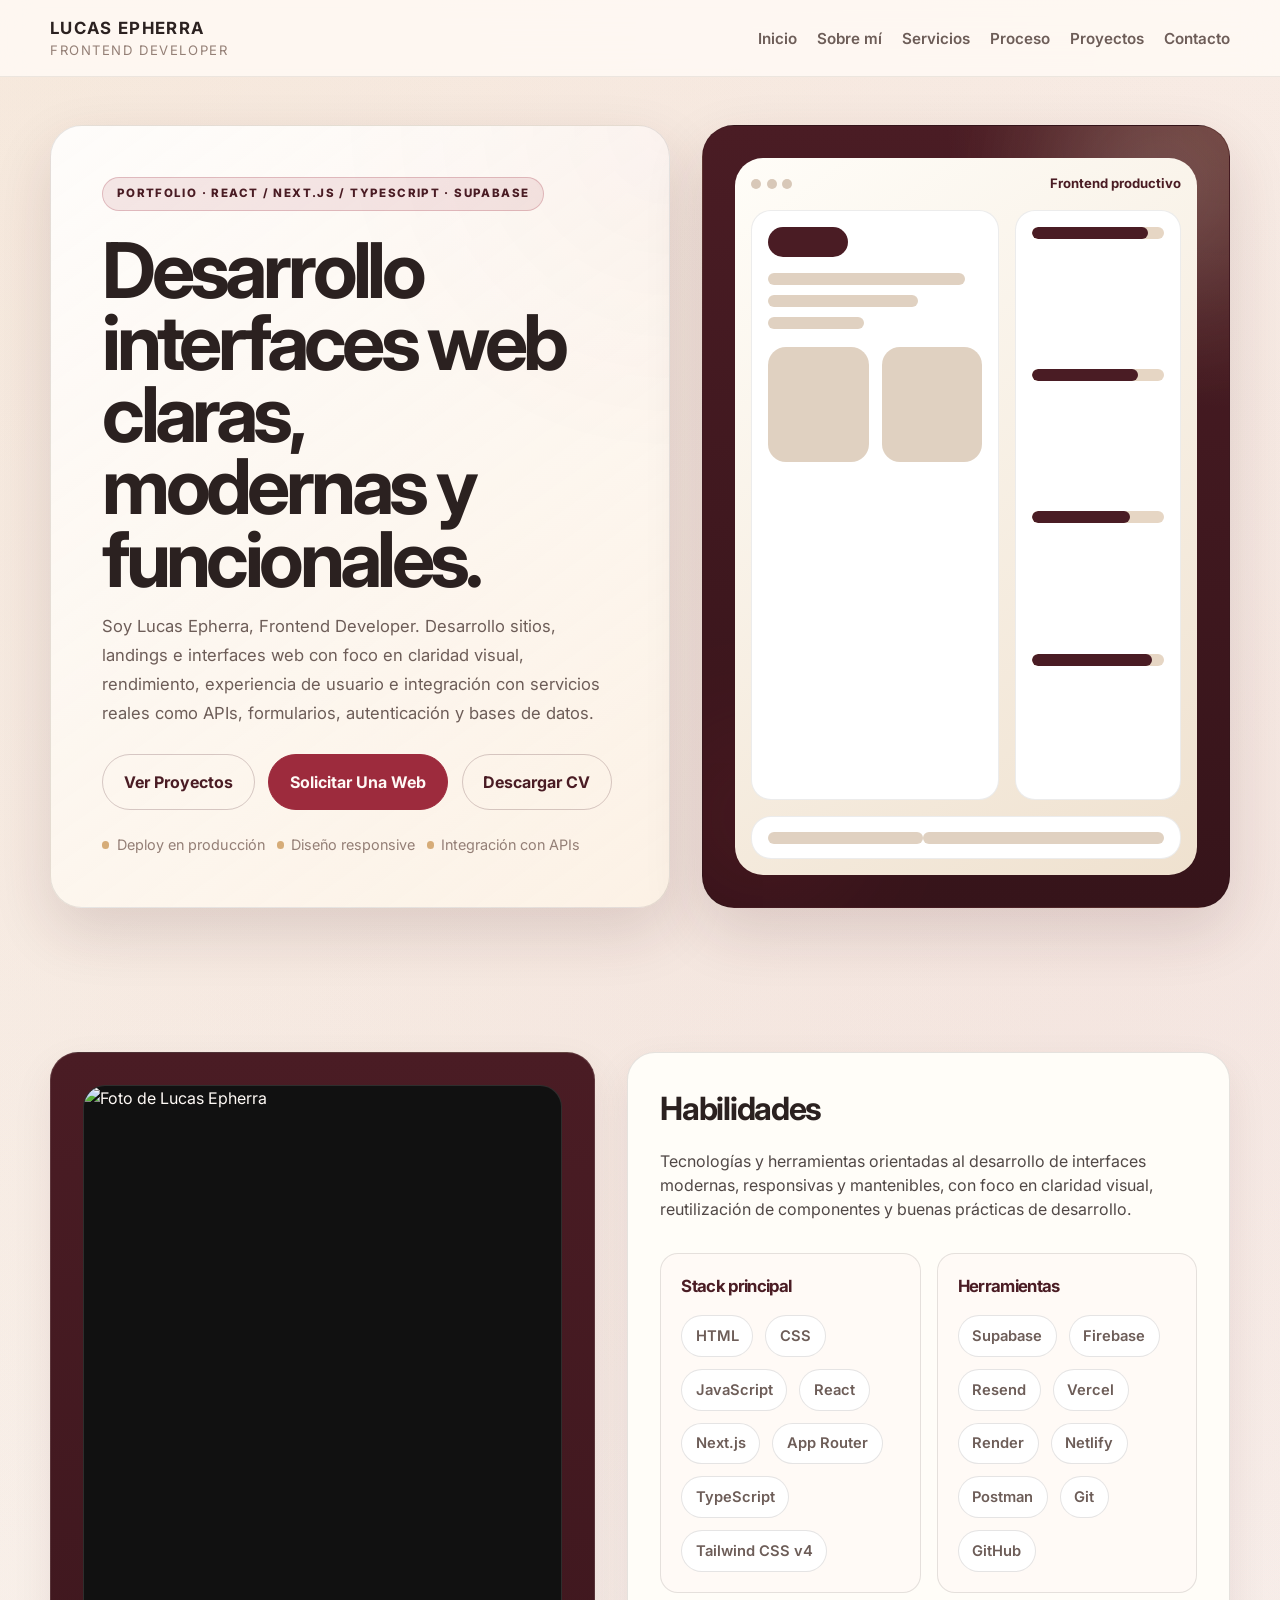
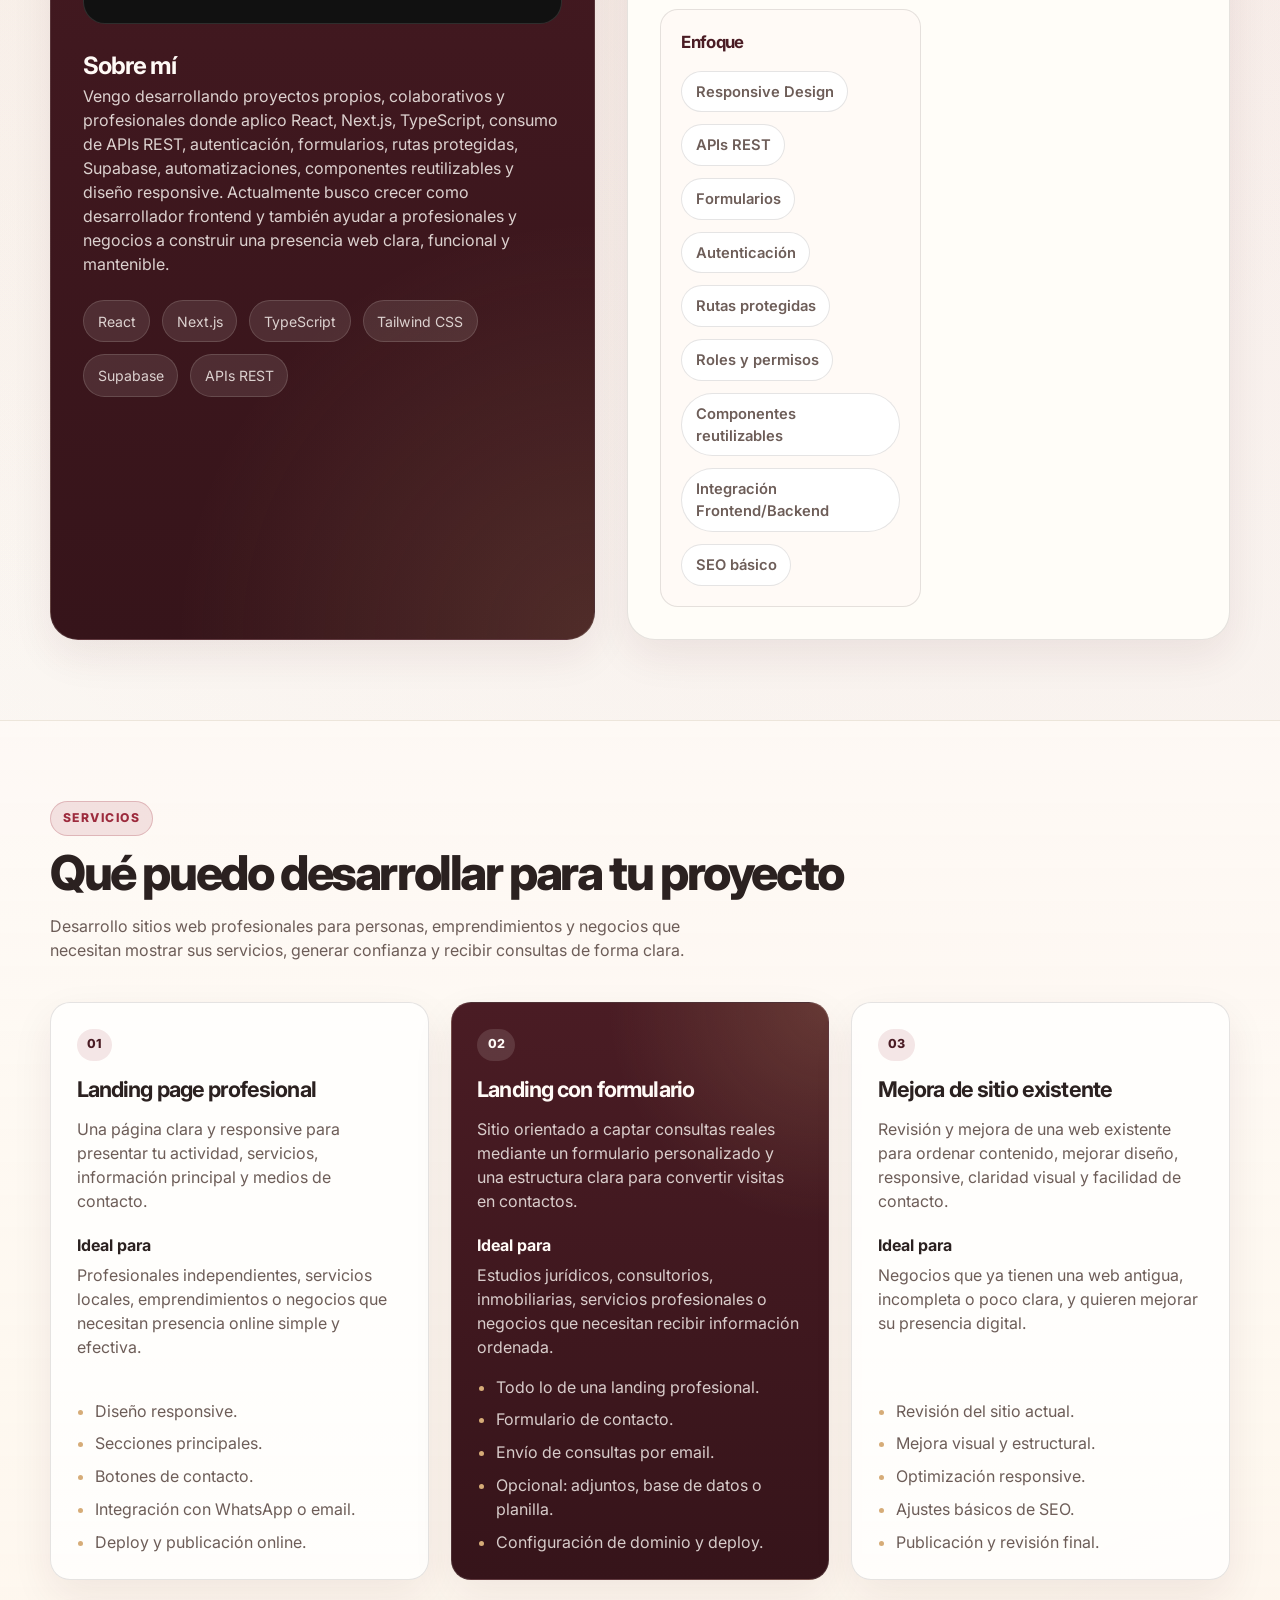
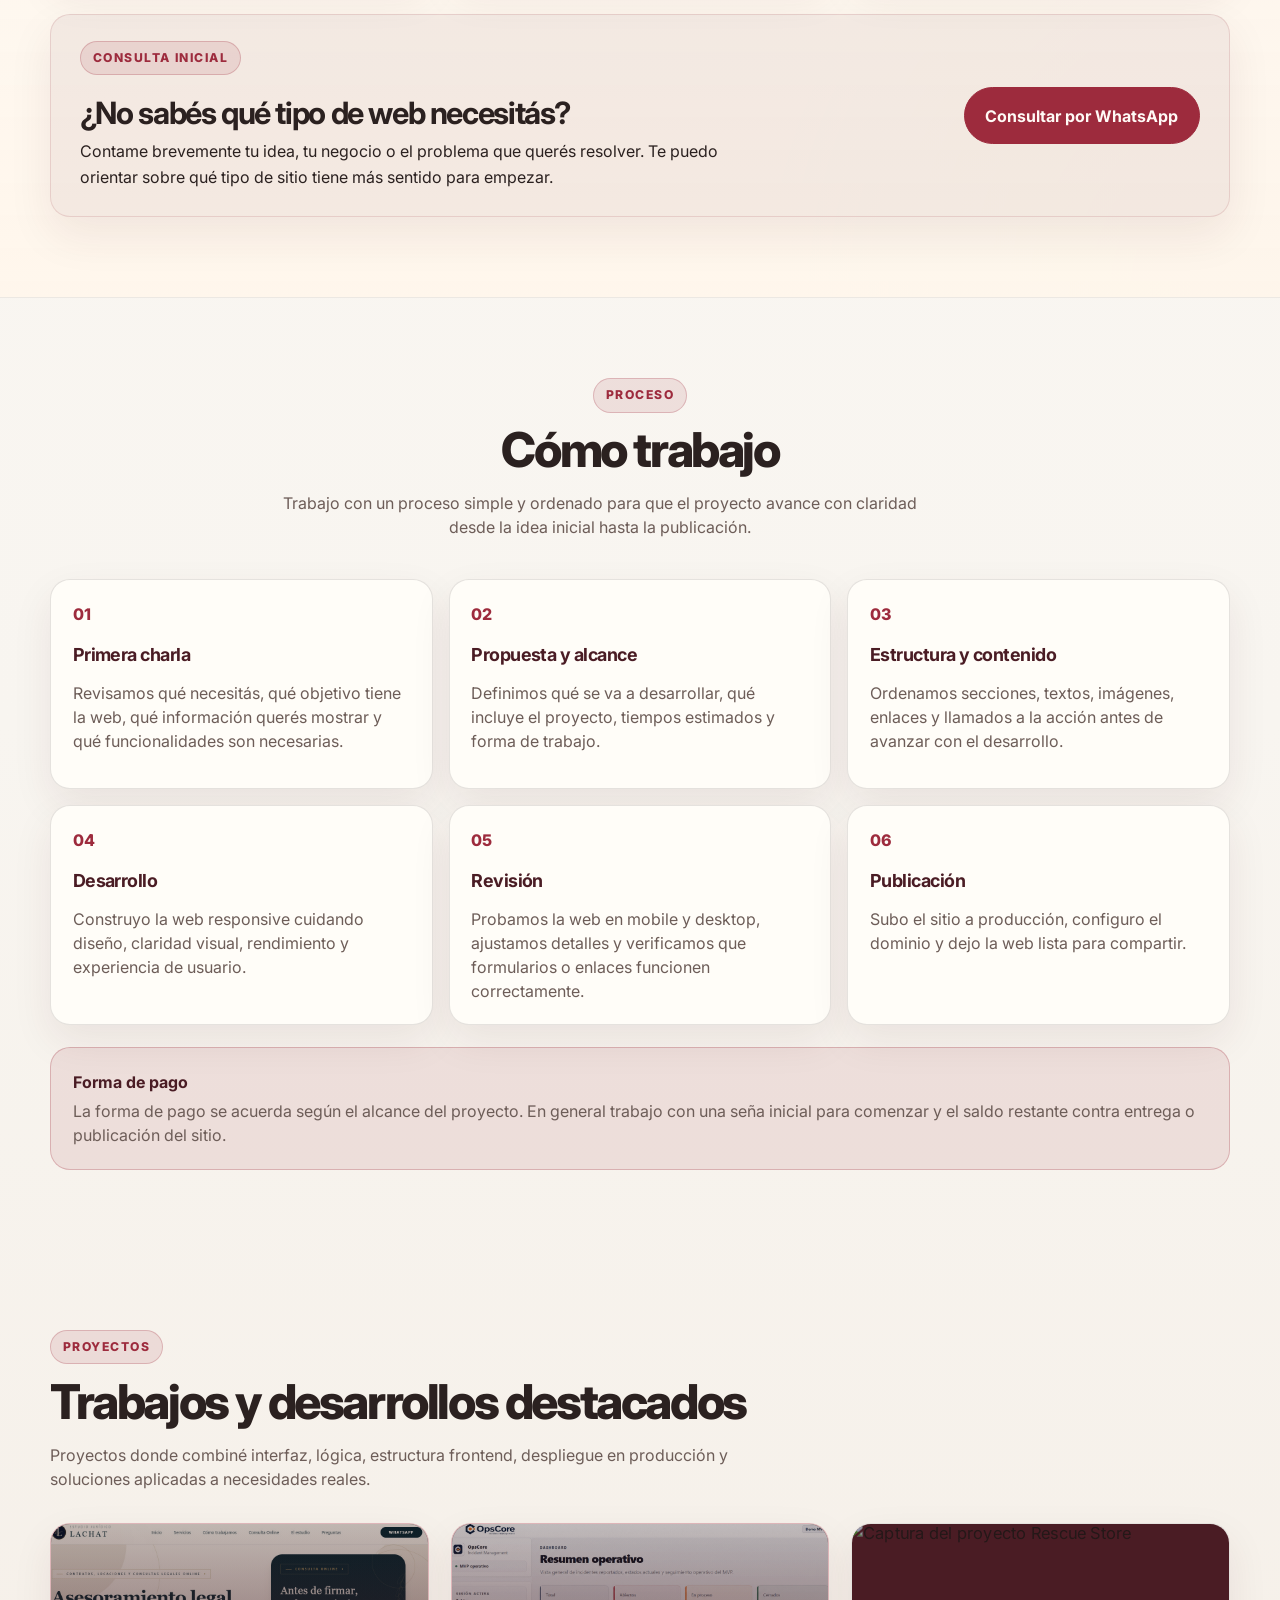
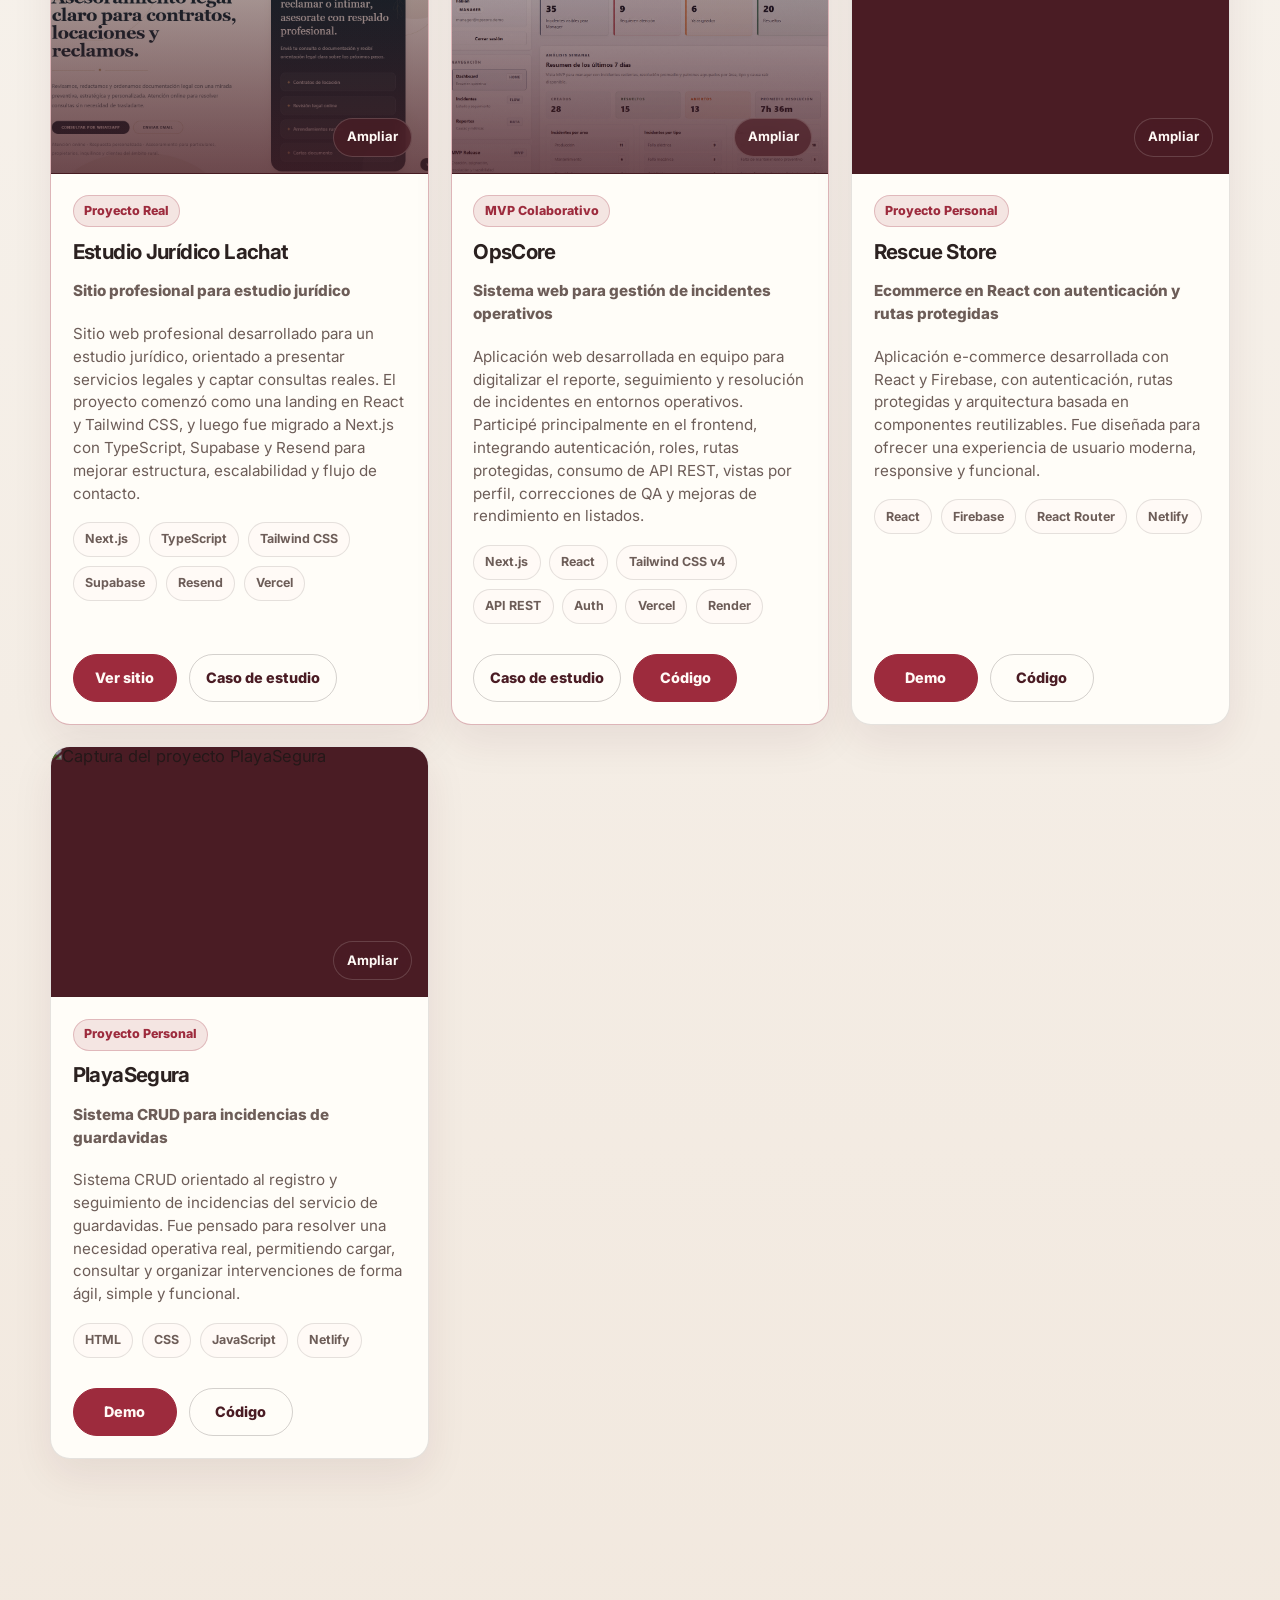
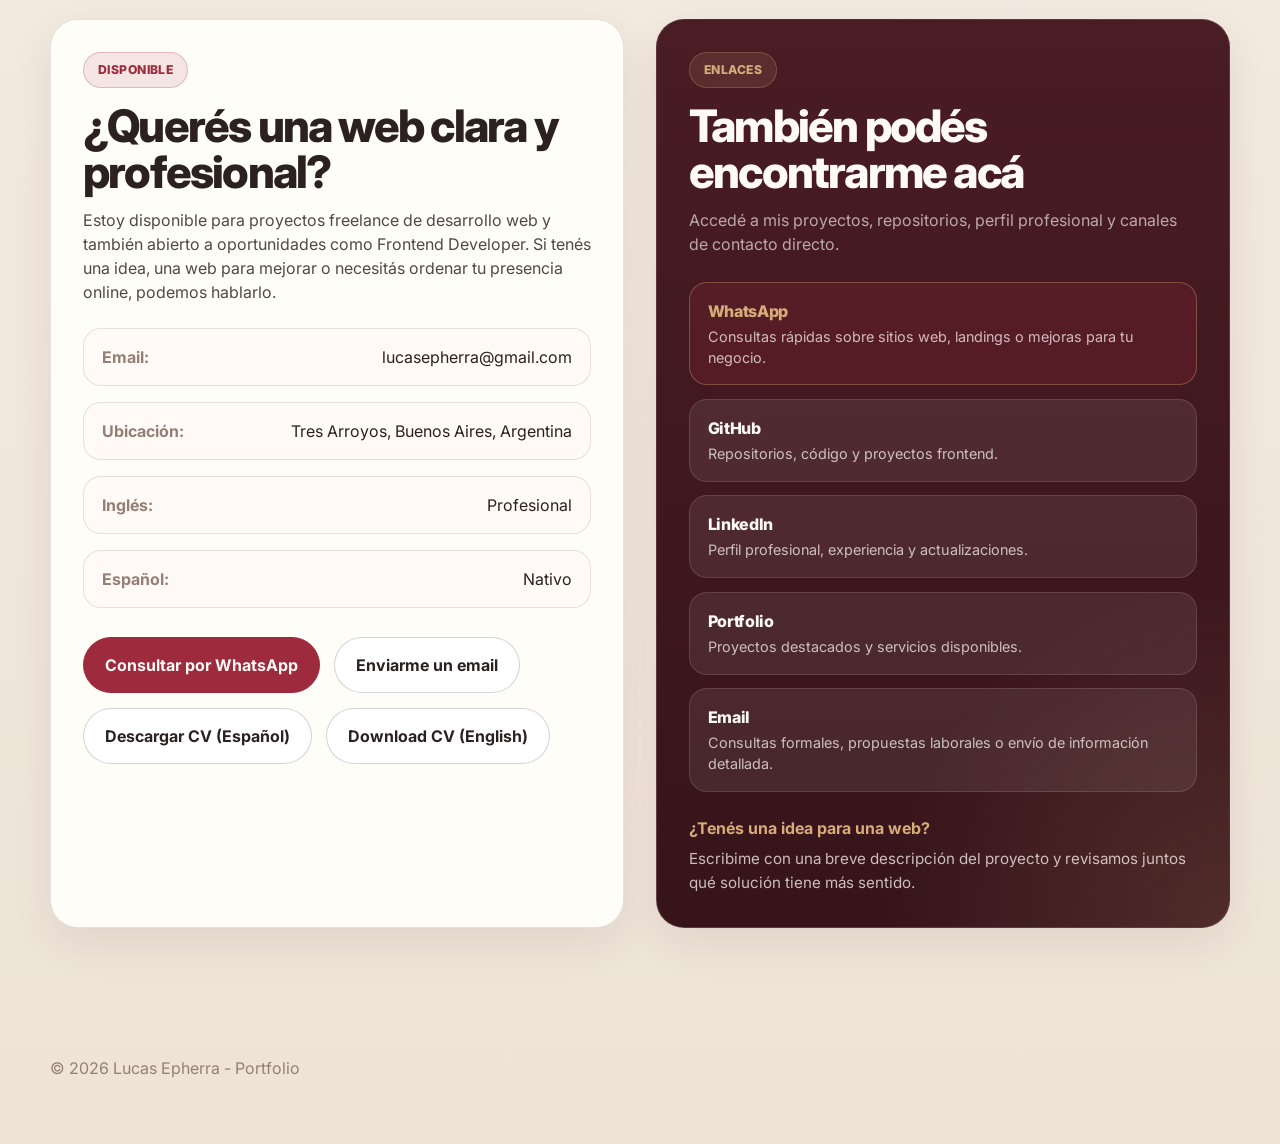
==== commit 31046edd: "edit cv" ====
--- a/index.html
+++ b/index.html
@@ -819,7 +819,7 @@
               </a>
 
               <a
-                href="./assets/cv/lucas-epherra-frontend-english-cv.pdf"
+                href="./assets/cv/lucas-epherra-frontend-cv-english.pdf"
                 class="btn btn-light-section"
                 target="_blank"
                 rel="noopener noreferrer"
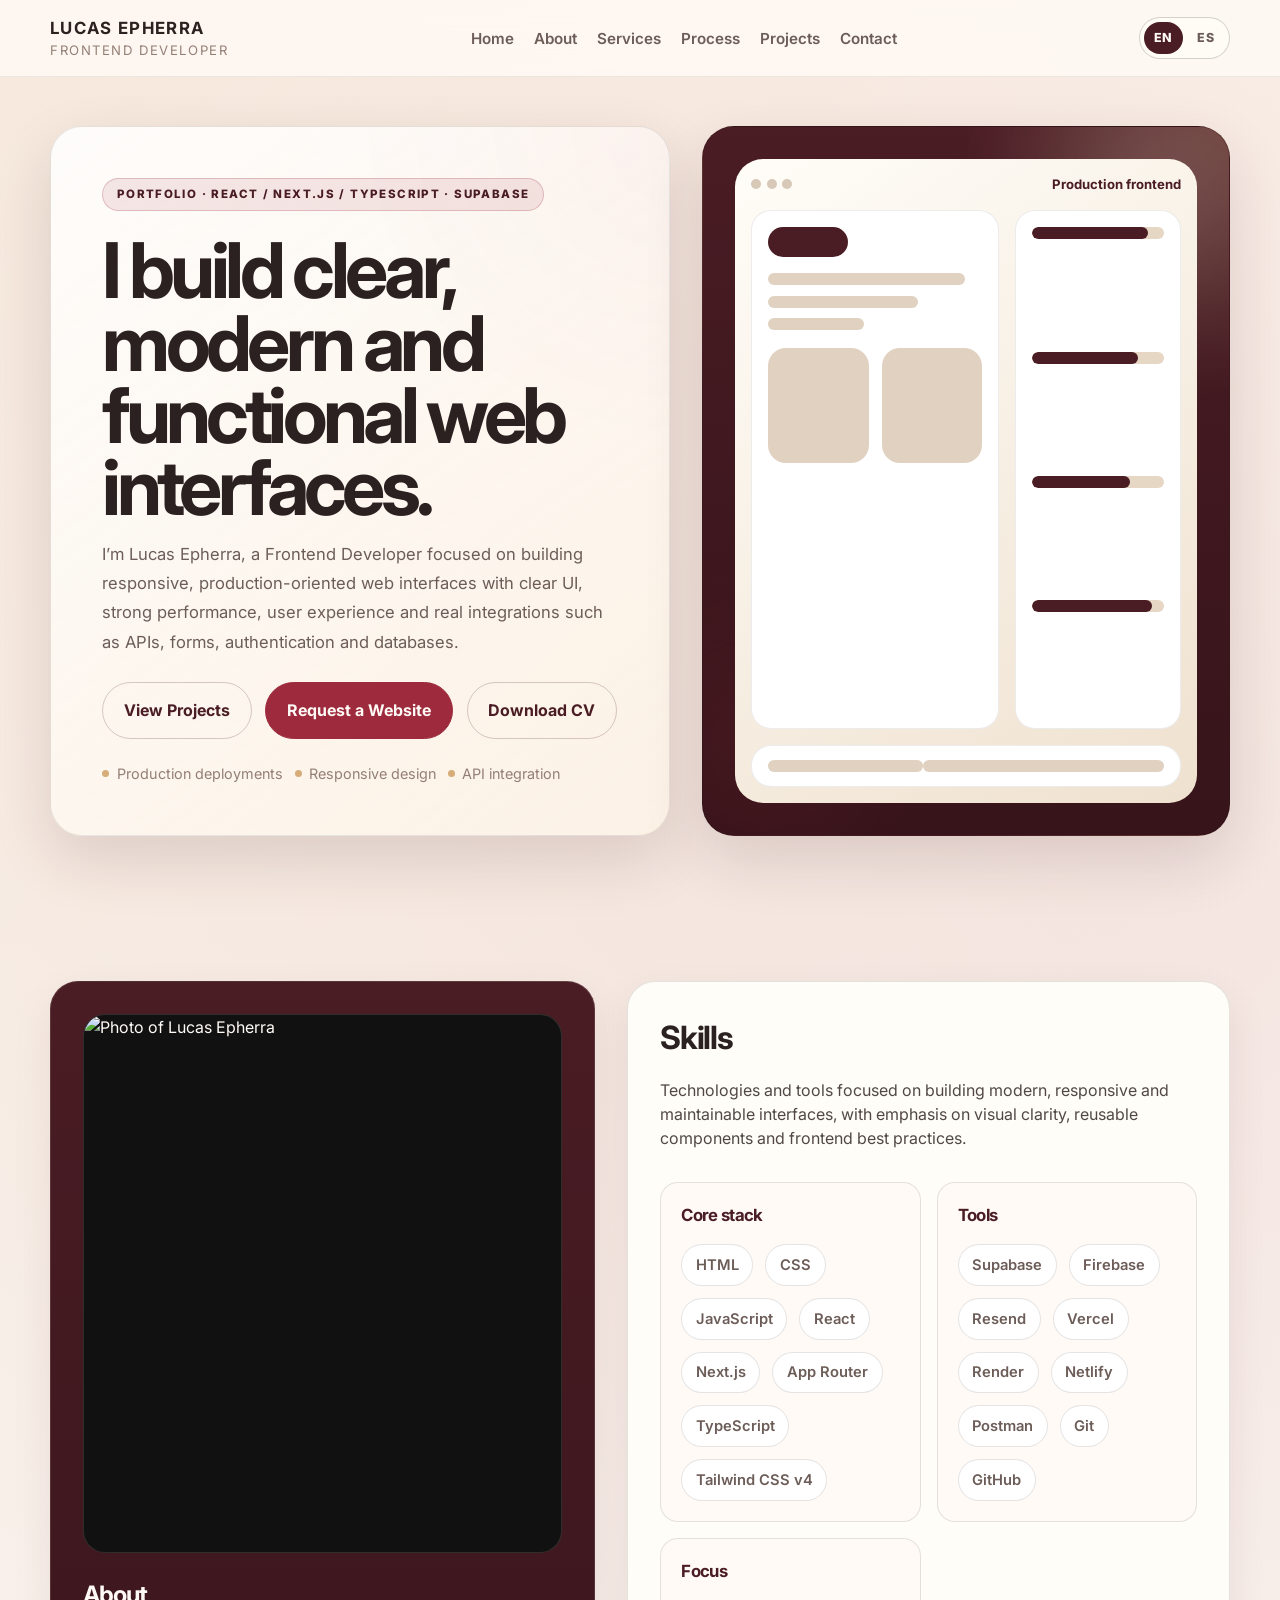
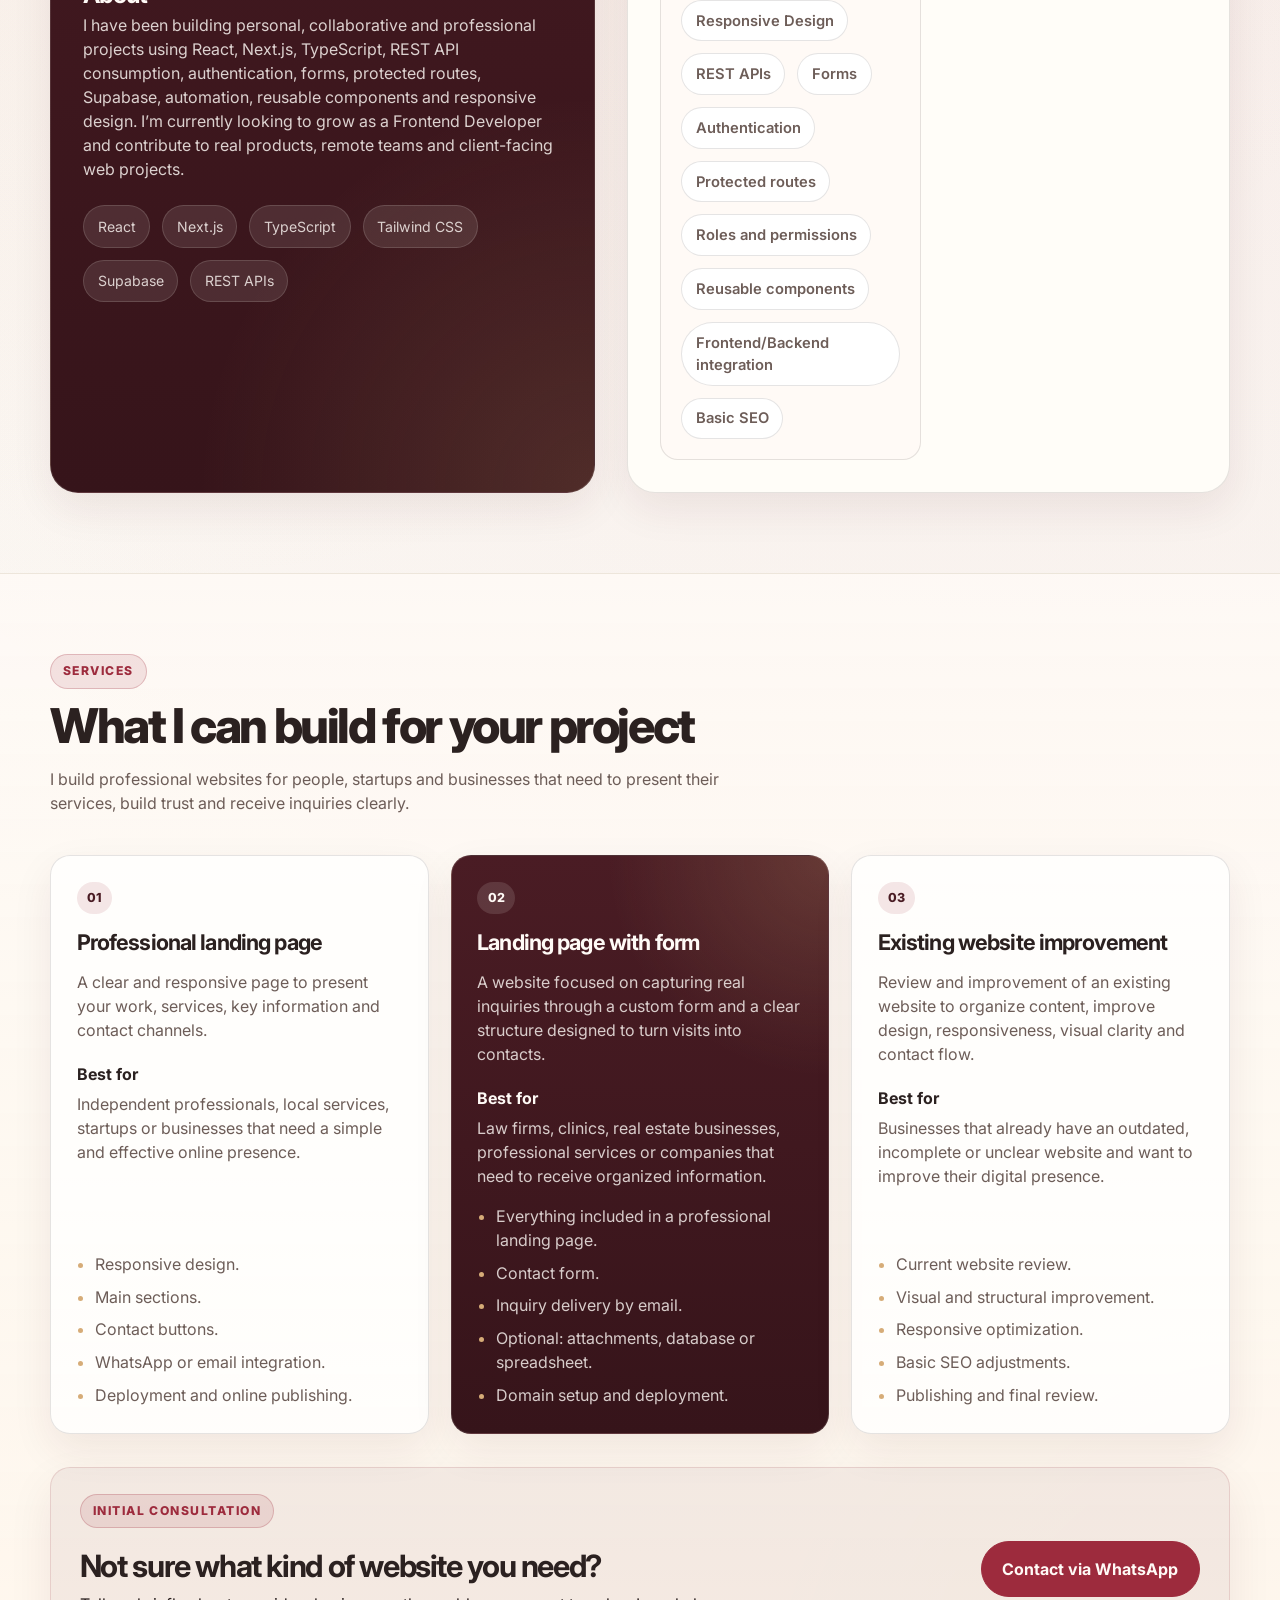
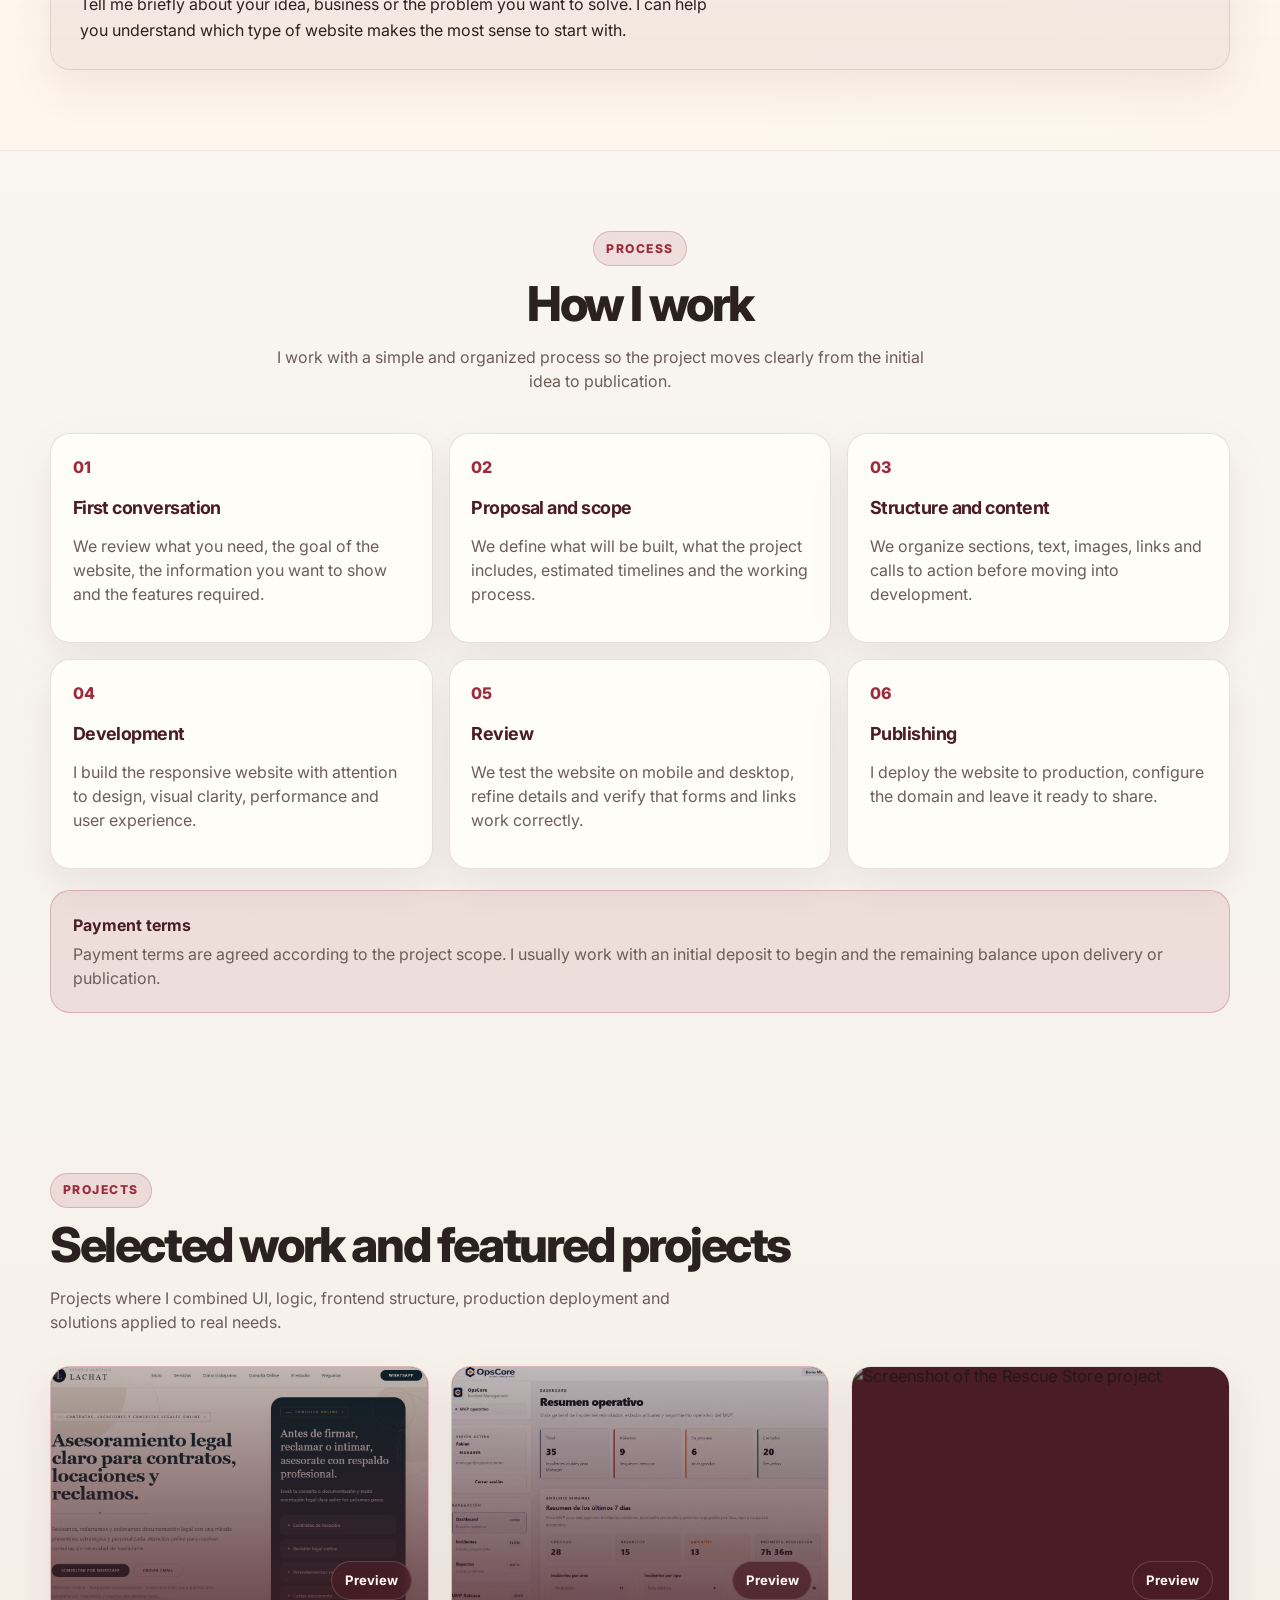
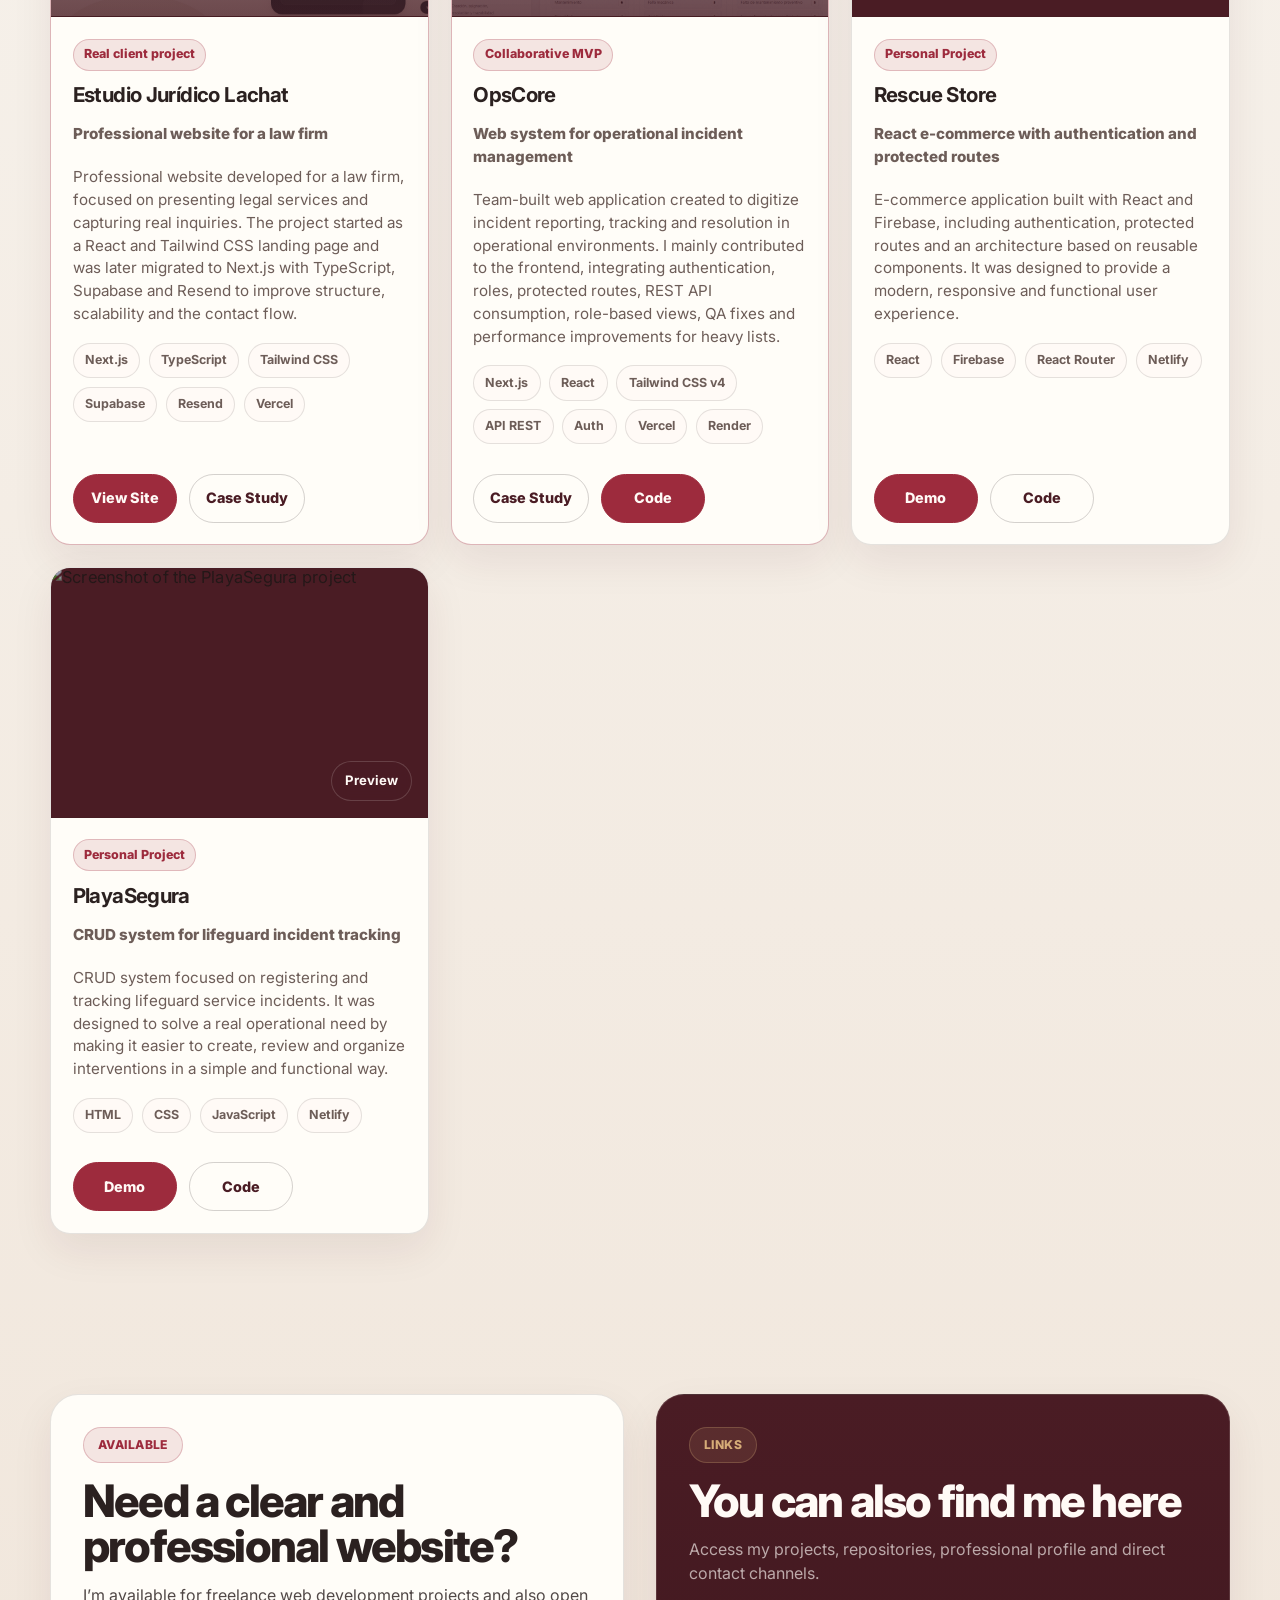
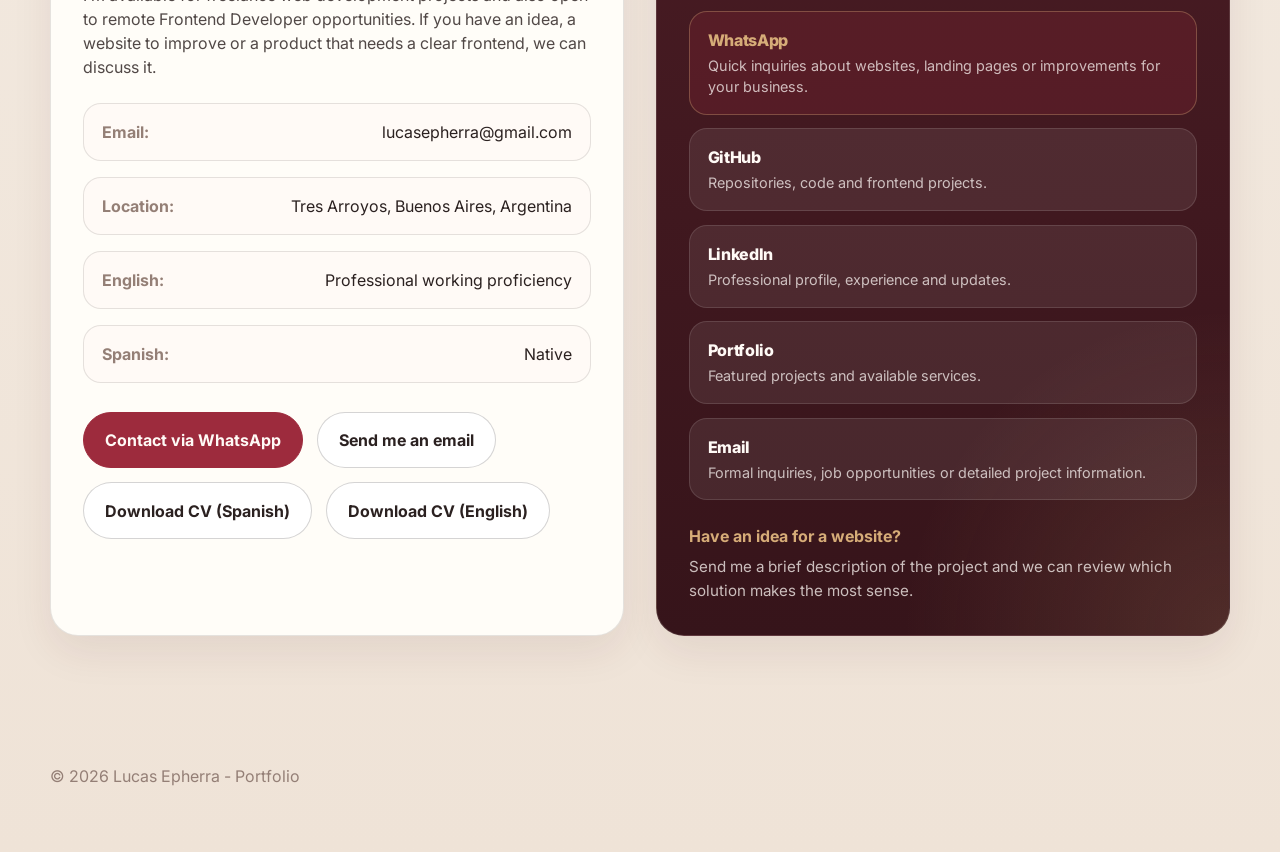
==== commit 34fe3003: "bilingue" ====
--- a/index.html
+++ b/index.html
@@ -1,944 +1,499 @@
 <!doctype html>
-<html lang="es">
-  <head>
-    <meta charset="UTF-8" />
-    <meta name="viewport" content="width=device-width, initial-scale=1.0" />
-
-    <title>Lucas Epherra | Frontend Developer</title>
-
-    <meta
-      name="description"
-      content="Portfolio de Lucas Epherra, Frontend Developer especializado en React, Next.js, TypeScript, Tailwind CSS, Supabase, consumo de APIs y desarrollo de interfaces web profesionales, responsivas y funcionales."
-    />
-    <meta
-      name="keywords"
-      content="Lucas Epherra, frontend developer, desarrollo web, sitios web, React, Next.js, TypeScript, Tailwind CSS, Supabase, APIs REST, JavaScript, portfolio, web developer, OpsCore"
-    />
-    <meta name="author" content="Lucas Epherra" />
-    <meta name="theme-color" content="#F8F5F0" />
-
-    <link rel="canonical" href="https://www.lucasepherra.com.ar/" />
-
-    <!-- Favicon -->
-    <link rel="icon" type="image/x-icon" href="./assets/favicon/favicon.ico" />
-    <link
-      rel="icon"
-      type="image/png"
-      sizes="32x32"
-      href="./assets/favicon/favicon-32x32.png"
-    />
-    <link rel="apple-touch-icon" href="./assets/favicon/apple-touch-icon.png" />
-
-    <!-- Open Graph -->
-    <meta property="og:type" content="website" />
-    <meta property="og:title" content="Lucas Epherra | Frontend Developer" />
-    <meta
-      property="og:description"
-      content="Portfolio frontend con proyectos reales, MVPs colaborativos, servicios de desarrollo web, React, Next.js, TypeScript, Tailwind CSS y Supabase."
-    />
-    <meta property="og:url" content="https://www.lucasepherra.com.ar/" />
-    <meta
-      property="og:image"
-      content="https://www.lucasepherra.com.ar/assets/preview/portfolio-cover.jpg"
-    />
-    <meta property="og:image:width" content="1200" />
-    <meta property="og:image:height" content="630" />
-    <meta property="og:site_name" content="Lucas Epherra Portfolio" />
-    <meta property="og:locale" content="es_AR" />
-
-    <!-- Twitter -->
-    <meta name="twitter:card" content="summary_large_image" />
-    <meta name="twitter:title" content="Lucas Epherra | Frontend Developer" />
-    <meta
-      name="twitter:description"
-      content="Portfolio frontend con proyectos reales, MVPs colaborativos, servicios de desarrollo web, React, Next.js, TypeScript, Tailwind CSS y Supabase."
-    />
-    <meta
-      name="twitter:image"
-      content="https://www.lucasepherra.com.ar/assets/preview/portfolio-cover.jpg"
-    />
-
-    <!-- Fonts and styles -->
-    <link rel="preconnect" href="https://fonts.googleapis.com" />
-    <link rel="preconnect" href="https://fonts.gstatic.com" crossorigin />
-    <link
-      href="https://fonts.googleapis.com/css2?family=Inter:wght@400;500;600;700;800&display=swap"
-      rel="stylesheet"
-    />
-    <link rel="stylesheet" href="./css/style.css" />
-  </head>
-
-  <body>
-    <header class="nav">
-      <div class="container nav-inner">
-        <a href="#home" class="brand" aria-label="Ir al inicio">
-          <strong>LUCAS EPHERRA</strong>
-          <span>Frontend Developer</span>
-        </a>
-
-        <button
-          class="menu-btn"
-          id="menuBtn"
-          type="button"
-          aria-label="Abrir menú de navegación"
-          aria-controls="navLinks"
-          aria-expanded="false"
-        >
-          Menú
-        </button>
-
-        <nav aria-label="Navegación principal">
-          <ul class="nav-links" id="navLinks">
-            <li><a href="#home">Inicio</a></li>
-            <li><a href="#about">Sobre mí</a></li>
-            <li><a href="#services">Servicios</a></li>
-            <li><a href="#process">Proceso</a></li>
-            <li><a href="#projects">Proyectos</a></li>
-            <li><a href="#contact">Contacto</a></li>
-          </ul>
-        </nav>
-      </div>
-    </header>
-
-    <main>
-      <section class="hero container" id="home">
-        <div class="hero-grid">
-          <article class="hero-copy fade-up">
-            <span class="eyebrow"
-              >Portfolio · React / Next.js / TypeScript · Supabase</span
-            >
-
-            <h1 class="hero-title">
-              Desarrollo interfaces web claras, modernas y funcionales.
-            </h1>
-
-            <p class="hero-description">
-              Soy Lucas Epherra, Frontend Developer. Desarrollo sitios,
-              landings e interfaces web con foco en claridad visual,
-              rendimiento, experiencia de usuario e integración con servicios
-              reales como APIs, formularios, autenticación y bases de datos.
-            </p>
-
-            <div class="hero-actions" aria-label="Acciones principales">
-              <a class="btn btn-outline" href="#projects">Ver Proyectos</a>
-              <a
-                class="btn btn-whatsapp"
-                href="https://wa.me/542983659649?text=Hola%20Lucas%2C%20vi%20tu%20portfolio%20y%20quiero%20consultarte%20por%20una%20web."
-                target="_blank"
-                rel="noopener noreferrer"
-                >Solicitar Una Web
-              </a>
-              <a
-                class="btn btn-outline"
-                href="./assets/cv/lucas-epherra-cv-sistemas-frontend.pdf"
-                target="_blank"
-                rel="noopener noreferrer"
-                download
-              >
-                Descargar CV
-              </a>
-            </div>
-
-            <div class="hero-trust" aria-label="Datos destacados">
-              <span>Deploy en producción</span>
-              <span>Diseño responsive</span>
-              <span>Integración con APIs</span>
-            </div>
-          </article>
-
-          <aside class="hero-card fade-up" aria-hidden="true">
-            <div class="mockup">
-              <div class="mockup-top">
-                <div class="dots">
-                  <span></span>
-                  <span></span>
-                  <span></span>
-                </div>
-                <span class="mockup-label">Frontend productivo</span>
-              </div>
-
-              <div class="mockup-grid">
-                <div class="mockup-panel">
-                  <div class="mockup-chip"></div>
-                  <div class="space-md"></div>
-                  <div class="mockup-line long"></div>
-                  <div class="space-sm"></div>
-                  <div class="mockup-line mid"></div>
-                  <div class="space-sm"></div>
-                  <div class="mockup-line short"></div>
-
-                  <div class="mockup-cards">
-                    <div class="mockup-card"></div>
-                    <div class="mockup-card"></div>
-                  </div>
-                </div>
-
-                <div class="mockup-sidebar">
-                  <div class="bar"><span style="width: 88%"></span></div>
-                  <div class="bar"><span style="width: 80%"></span></div>
-                  <div class="bar"><span style="width: 74%"></span></div>
-                  <div class="bar"><span style="width: 91%"></span></div>
-                </div>
-              </div>
-
-              <div class="mockup-footer">
-                <div class="mockup-line short"></div>
-                <div class="mockup-line mid"></div>
-              </div>
-            </div>
-          </aside>
-        </div>
-      </section>
-
-      <section class="section" id="about">
-        <div class="container about-grid">
-          <article class="card-dark fade-up">
-            <div class="about-photo">
-              <img
-                src="./assets/profile.jpg"
-                alt="Foto de Lucas Epherra"
-                class="profile-image"
-              />
-            </div>
-
-            <h2>Sobre mí</h2>
-
-            <p>
-              Vengo desarrollando proyectos propios, colaborativos y
-              profesionales donde aplico React, Next.js, TypeScript, consumo de
-              APIs REST, autenticación, formularios, rutas protegidas,
-              Supabase, automatizaciones, componentes reutilizables y diseño
-              responsive. Actualmente busco crecer como desarrollador frontend
-              y también ayudar a profesionales y negocios a construir una
-              presencia web clara, funcional y mantenible.
-            </p>
-
-            <div class="about-meta" aria-label="Tecnologías principales">
-              <span class="pill">React</span>
-              <span class="pill">Next.js</span>
-              <span class="pill">TypeScript</span>
-              <span class="pill">Tailwind CSS</span>
-              <span class="pill">Supabase</span>
-              <span class="pill">APIs REST</span>
-            </div>
-          </article>
-
-          <article class="card-light fade-up">
-            <h2 class="skills-title">Habilidades</h2>
-
-            <p>
-              Tecnologías y herramientas orientadas al desarrollo de interfaces
-              modernas, responsivas y mantenibles, con foco en claridad visual,
-              reutilización de componentes y buenas prácticas de desarrollo.
-            </p>
-
-            <div class="skills-section" id="skills">
-              <div class="skills-grid">
-                <div class="skills-card">
-                  <h3>Stack principal</h3>
-
-                  <div class="skills-tags">
-                    <span>HTML</span>
-                    <span>CSS</span>
-                    <span>JavaScript</span>
-                    <span>React</span>
-                    <span>Next.js</span>
-                    <span>App Router</span>
-                    <span>TypeScript</span>
-                    <span>Tailwind CSS v4</span>
-                  </div>
-                </div>
-
-                <div class="skills-card">
-                  <h3>Herramientas</h3>
-
-                  <div class="skills-tags">
-                    <span>Supabase</span>
-                    <span>Firebase</span>
-                    <span>Resend</span>
-                    <span>Vercel</span>
-                    <span>Render</span>
-                    <span>Netlify</span>
-                    <span>Postman</span>
-                    <span>Git</span>
-                    <span>GitHub</span>
-                  </div>
-                </div>
-
-                <div class="skills-card">
-                  <h3>Enfoque</h3>
-
-                  <div class="skills-tags">
-                    <span>Responsive Design</span>
-                    <span>APIs REST</span>
-                    <span>Formularios</span>
-                    <span>Autenticación</span>
-                    <span>Rutas protegidas</span>
-                    <span>Roles y permisos</span>
-                    <span>Componentes reutilizables</span>
-                    <span>Integración Frontend/Backend</span>
-                    <span>SEO básico</span>
-                  </div>
-                </div>
-              </div>
-            </div>
-          </article>
-        </div>
-      </section>
-
-      <section class="section section-soft" id="services">
-        <div class="container fade-up">
-          <div class="section-heading">
-            <span class="section-kicker">Servicios</span>
-            <h2 class="section-title">
-              Qué puedo desarrollar para tu proyecto
-            </h2>
-            <p class="section-copy">
-              Desarrollo sitios web profesionales para personas, emprendimientos
-              y negocios que necesitan mostrar sus servicios, generar confianza
-              y recibir consultas de forma clara.
-            </p>
-          </div>
-
-          <div class="services-grid">
-            <article class="service-card">
-              <span class="service-number">01</span>
-              <h3>Landing page profesional</h3>
-              <p>
-                Una página clara y responsive para presentar tu actividad,
-                servicios, información principal y medios de contacto.
-              </p>
-
-              <div class="service-details">
-                <strong>Ideal para</strong>
-                <span>
-                  Profesionales independientes, servicios locales,
-                  emprendimientos o negocios que necesitan presencia online
-                  simple y efectiva.
-                </span>
-              </div>
-
-              <ul class="service-list">
-                <li>Diseño responsive.</li>
-                <li>Secciones principales.</li>
-                <li>Botones de contacto.</li>
-                <li>Integración con WhatsApp o email.</li>
-                <li>Deploy y publicación online.</li>
-              </ul>
-            </article>
-
-            <article class="service-card service-card-featured">
-              <span class="service-number">02</span>
-              <h3>Landing con formulario</h3>
-              <p>
-                Sitio orientado a captar consultas reales mediante un formulario
-                personalizado y una estructura clara para convertir visitas en
-                contactos.
-              </p>
-
-              <div class="service-details">
-                <strong>Ideal para</strong>
-                <span>
-                  Estudios jurídicos, consultorios, inmobiliarias, servicios
-                  profesionales o negocios que necesitan recibir información
-                  ordenada.
-                </span>
-              </div>
-
-              <ul class="service-list">
-                <li>Todo lo de una landing profesional.</li>
-                <li>Formulario de contacto.</li>
-                <li>Envío de consultas por email.</li>
-                <li>Opcional: adjuntos, base de datos o planilla.</li>
-                <li>Configuración de dominio y deploy.</li>
-              </ul>
-            </article>
-
-            <article class="service-card">
-              <span class="service-number">03</span>
-              <h3>Mejora de sitio existente</h3>
-              <p>
-                Revisión y mejora de una web existente para ordenar contenido,
-                mejorar diseño, responsive, claridad visual y facilidad de
-                contacto.
-              </p>
-
-              <div class="service-details">
-                <strong>Ideal para</strong>
-                <span>
-                  Negocios que ya tienen una web antigua, incompleta o poco
-                  clara, y quieren mejorar su presencia digital.
-                </span>
-              </div>
-
-              <ul class="service-list">
-                <li>Revisión del sitio actual.</li>
-                <li>Mejora visual y estructural.</li>
-                <li>Optimización responsive.</li>
-                <li>Ajustes básicos de SEO.</li>
-                <li>Publicación y revisión final.</li>
-              </ul>
-            </article>
-            <div class="services-cta-panel">
-              <div>
-                <span class="section-kicker">Consulta inicial</span>
-
-                <h3>¿No sabés qué tipo de web necesitás?</h3>
-
-                <p>
-                  Contame brevemente tu idea, tu negocio o el problema que
-                  querés resolver. Te puedo orientar sobre qué tipo de sitio
-                  tiene más sentido para empezar.
-                </p>
-              </div>
-
-              <a
-                class="btn btn-whatsapp"
-                href="https://wa.me/542983659649?text=Hola%20Lucas%2C%20vi%20tu%20portfolio%20y%20quiero%20consultarte%20por%20una%20web."
-                target="_blank"
-                rel="noopener noreferrer"
-              >
-                Consultar por WhatsApp
-              </a>
-            </div>
-          </div>
-        </div>
-      </section>
-
-      <section class="section" id="process">
-        <div class="container fade-up">
-          <div class="section-heading section-heading-center">
-            <span class="section-kicker">Proceso</span>
-            <h2 class="section-title">Cómo trabajo</h2>
-            <p class="section-copy">
-              Trabajo con un proceso simple y ordenado para que el proyecto
-              avance con claridad desde la idea inicial hasta la publicación.
-            </p>
-          </div>
-
-          <div class="process-grid">
-            <article class="process-card">
-              <span>01</span>
-              <h3>Primera charla</h3>
-              <p>
-                Revisamos qué necesitás, qué objetivo tiene la web, qué
-                información querés mostrar y qué funcionalidades son necesarias.
-              </p>
-            </article>
-
-            <article class="process-card">
-              <span>02</span>
-              <h3>Propuesta y alcance</h3>
-              <p>
-                Definimos qué se va a desarrollar, qué incluye el proyecto,
-                tiempos estimados y forma de trabajo.
-              </p>
-            </article>
-
-            <article class="process-card">
-              <span>03</span>
-              <h3>Estructura y contenido</h3>
-              <p>
-                Ordenamos secciones, textos, imágenes, enlaces y llamados a la
-                acción antes de avanzar con el desarrollo.
-              </p>
-            </article>
-
-            <article class="process-card">
-              <span>04</span>
-              <h3>Desarrollo</h3>
-              <p>
-                Construyo la web responsive cuidando diseño, claridad visual,
-                rendimiento y experiencia de usuario.
-              </p>
-            </article>
-
-            <article class="process-card">
-              <span>05</span>
-              <h3>Revisión</h3>
-              <p>
-                Probamos la web en mobile y desktop, ajustamos detalles y
-                verificamos que formularios o enlaces funcionen correctamente.
-              </p>
-            </article>
-
-            <article class="process-card">
-              <span>06</span>
-              <h3>Publicación</h3>
-              <p>
-                Subo el sitio a producción, configuro el dominio y dejo la web
-                lista para compartir.
-              </p>
-            </article>
-          </div>
-
-          <aside class="payment-note">
-            <strong>Forma de pago</strong>
-            <p>
-              La forma de pago se acuerda según el alcance del proyecto. En
-              general trabajo con una seña inicial para comenzar y el saldo
-              restante contra entrega o publicación del sitio.
-            </p>
-          </aside>
-        </div>
-      </section>
-
-      <section class="section" id="projects">
-        <div class="container fade-up">
-          <div class="projects-top projects-top--simple">
-            <div>
-              <span class="section-kicker">Proyectos</span>
-              <h2 class="section-title">Trabajos y desarrollos destacados</h2>
-
-              <p class="section-copy">
-                Proyectos donde combiné interfaz, lógica, estructura frontend,
-                despliegue en producción y soluciones aplicadas a necesidades
-                reales.
-              </p>
-            </div>
-          </div>
-
-          <div class="projects-grid" id="projectsGrid">
-            <article class="project-card project-card-featured">
-              <div
-                class="project-thumb"
-                data-full="./assets/projects/estudio-lachat.jpg"
-                data-title="Estudio Jurídico Lachat"
-                role="button"
-                tabindex="0"
-                aria-label="Ampliar captura del sitio Estudio Jurídico Lachat"
-              >
-                <img
-                  src="./assets/projects/estudio-lachat.jpg"
-                  alt="Captura del sitio web Estudio Jurídico Lachat"
-                  class="project-image"
-                />
-                <span class="project-preview-hint">Ampliar</span>
-              </div>
-
-              <div class="project-content">
-                <span class="project-tag">Proyecto Real</span>
-
-                <h3>Estudio Jurídico Lachat</h3>
-
-                <p class="project-subtitle">
-                  Sitio profesional para estudio jurídico
-                </p>
-
-                <p>
-                  Sitio web profesional desarrollado para un estudio jurídico,
-                  orientado a presentar servicios legales y captar consultas
-                  reales. El proyecto comenzó como una landing en React y
-                  Tailwind CSS, y luego fue migrado a Next.js con TypeScript,
-                  Supabase y Resend para mejorar estructura, escalabilidad y
-                  flujo de contacto.
-                </p>
-
-                <div class="project-stack">
-                  <span>Next.js</span>
-                  <span>TypeScript</span>
-                  <span>Tailwind CSS</span>
-                  <span>Supabase</span>
-                  <span>Resend</span>
-                  <span>Vercel</span>
-                </div>
-
-                <div class="project-actions">
-                  <a
-                    class="project-link project-link--primary"
-                    href="https://www.estudiolachat.com.ar/"
-                    target="_blank"
-                    rel="noopener noreferrer"
-                  >
-                    Ver sitio
-                  </a>
-
-                  <a
-                    class="project-link"
-                    href="./projects/estudio-lachat.html"
-                  >
-                    Caso de estudio
-                  </a>
-                </div>
-              </div>
-            </article>
-
-            <article class="project-card project-card-featured">
-              <div
-                class="project-thumb"
-                data-full="./assets/projects/opscore.jpg"
-                data-title="OpsCore"
-                role="button"
-                tabindex="0"
-                aria-label="Ampliar captura del proyecto OpsCore"
-              >
-                <img
-                  src="./assets/projects/opscore.jpg"
-                  alt="Captura del sistema web OpsCore"
-                  class="project-image"
-                />
-                <span class="project-preview-hint">Ampliar</span>
-              </div>
-
-              <div class="project-content">
-                <span class="project-tag">MVP Colaborativo</span>
-
-                <h3>OpsCore</h3>
-
-                <p class="project-subtitle">
-                  Sistema web para gestión de incidentes operativos
-                </p>
-
-                <p>
-                  Aplicación web desarrollada en equipo para digitalizar el
-                  reporte, seguimiento y resolución de incidentes en entornos
-                  operativos. Participé principalmente en el frontend,
-                  integrando autenticación, roles, rutas protegidas, consumo de
-                  API REST, vistas por perfil, correcciones de QA y mejoras de
-                  rendimiento en listados.
-                </p>
-
-                <div class="project-stack">
-                  <span>Next.js</span>
-                  <span>React</span>
-                  <span>Tailwind CSS v4</span>
-                  <span>API REST</span>
-                  <span>Auth</span>
-                  <span>Vercel</span>
-                  <span>Render</span>
-                </div>
-
-                <div class="project-actions">
-                  <a class="project-link" href="./projects/opscore.html">
-                    Caso de estudio
-                  </a>
-
-                  <a
-                    class="project-link project-link--primary"
-                    href="https://github.com/No-Country-simulation/S04-26-Equipo-19-Web-App-Development"
-                    target="_blank"
-                    rel="noopener noreferrer"
-                  >
-                    Código
-                  </a>
-                </div>
-              </div>
-            </article>
-
-            <article class="project-card">
-              <div
-                class="project-thumb"
-                data-full="./assets/projects/rescue-store.jpg"
-                data-title="Rescue Store"
-                role="button"
-                tabindex="0"
-                aria-label="Ampliar captura del proyecto Rescue Store"
-              >
-                <img
-                  src="./assets/projects/rescue-store.jpg"
-                  alt="Captura del proyecto Rescue Store"
-                  class="project-image"
-                />
-                <span class="project-preview-hint">Ampliar</span>
-              </div>
-
-              <div class="project-content">
-                <span class="project-tag">Proyecto Personal</span>
-
-                <h3>Rescue Store</h3>
-
-                <p class="project-subtitle">
-                  Ecommerce en React con autenticación y rutas protegidas
-                </p>
-
-                <p>
-                  Aplicación e-commerce desarrollada con React y Firebase, con
-                  autenticación, rutas protegidas y arquitectura basada en
-                  componentes reutilizables. Fue diseñada para ofrecer una
-                  experiencia de usuario moderna, responsive y funcional.
-                </p>
-
-                <div class="project-stack">
-                  <span>React</span>
-                  <span>Firebase</span>
-                  <span>React Router</span>
-                  <span>Netlify</span>
-                </div>
-
-                <div class="project-actions">
-                  <a
-                    class="project-link project-link--primary"
-                    href="https://rescue-store.netlify.app/"
-                    target="_blank"
-                    rel="noopener noreferrer"
-                  >
+<html lang="en">
+<head>
+<meta charset="utf-8"/>
+<meta content="width=device-width, initial-scale=1.0" name="viewport"/>
+<title>Lucas Epherra | Frontend Developer</title>
+<meta content="Lucas Epherra's frontend portfolio. React, Next.js, TypeScript, Tailwind CSS, Supabase, REST APIs, responsive web applications, collaborative MVPs and real client projects." name="description"/>
+<meta content="Lucas Epherra, frontend developer, web developer, React, Next.js, TypeScript, Tailwind CSS, Supabase, REST APIs, JavaScript, portfolio, OpsCore" name="keywords"/>
+<meta content="Lucas Epherra" name="author"/>
+<meta content="#F8F5F0" name="theme-color"/>
+<link href="https://www.lucasepherra.com.ar/" rel="canonical"/>
+<link href="https://www.lucasepherra.com.ar/" hreflang="en" rel="alternate"/>
+<link href="https://www.lucasepherra.com.ar/es/" hreflang="es" rel="alternate"/>
+<!-- Favicon -->
+<link href="./assets/favicon/favicon.ico" rel="icon" type="image/x-icon"/>
+<link href="./assets/favicon/favicon-32x32.png" rel="icon" sizes="32x32" type="image/png"/>
+<link href="./assets/favicon/apple-touch-icon.png" rel="apple-touch-icon"/>
+<!-- Open Graph -->
+<meta content="website" property="og:type"/>
+<meta content="Lucas Epherra | Frontend Developer" property="og:title"/>
+<meta content="Frontend portfolio with real-world projects, collaborative MVPs, client-facing websites, React, Next.js, TypeScript, Tailwind CSS and Supabase." property="og:description"/>
+<meta content="https://www.lucasepherra.com.ar/" property="og:url"/>
+<meta content="https://www.lucasepherra.com.ar/assets/preview/portfolio-cover.jpg" property="og:image"/>
+<meta content="1200" property="og:image:width"/>
+<meta content="630" property="og:image:height"/>
+<meta content="Lucas Epherra Portfolio" property="og:site_name"/>
+<meta content="en_US" property="og:locale"/>
+<!-- Twitter -->
+<meta content="summary_large_image" name="twitter:card"/>
+<meta content="Lucas Epherra | Frontend Developer" name="twitter:title"/>
+<meta content="Frontend portfolio with real-world projects, collaborative MVPs, client-facing websites, React, Next.js, TypeScript, Tailwind CSS and Supabase." name="twitter:description"/>
+<meta content="https://www.lucasepherra.com.ar/assets/preview/portfolio-cover.jpg" name="twitter:image"/>
+<!-- Fonts and styles -->
+<link href="https://fonts.googleapis.com" rel="preconnect"/>
+<link crossorigin="" href="https://fonts.gstatic.com" rel="preconnect"/>
+<link href="https://fonts.googleapis.com/css2?family=Inter:wght@400;500;600;700;800&amp;display=swap" rel="stylesheet"/>
+<link href="./css/style.css" rel="stylesheet"/>
+</head>
+<body>
+<header class="nav">
+<div class="container nav-inner">
+<a aria-label="Go to homepage" class="brand" href="#home">
+<strong>LUCAS EPHERRA</strong>
+<span>Frontend Developer</span>
+</a>
+<button aria-controls="navLinks" aria-expanded="false" aria-label="Open navigation menu" class="menu-btn" id="menuBtn" type="button" data-menu-label="Menu" data-close-label="Close">Menu</button>
+<nav aria-label="Main navigation">
+<ul class="nav-links" id="navLinks">
+<li><a href="#home">Home</a></li>
+<li><a href="#about">About</a></li>
+<li><a href="#services">Services</a></li>
+<li><a href="#process">Process</a></li>
+<li><a href="#projects">Projects</a></li>
+<li><a href="#contact">Contact</a></li>
+</ul>
+</nav>
+<div class="language-switch" aria-label="Language selector">
+<a class="is-active" href="./index.html" hreflang="en" lang="en" aria-current="page">EN</a>
+<a href="./es/index.html" hreflang="es" lang="es">ES</a>
+</div>
+</div>
+</header>
+<main>
+<section class="hero container" id="home">
+<div class="hero-grid">
+<article class="hero-copy fade-up">
+<span class="eyebrow">Portfolio · React / Next.js / TypeScript · Supabase</span>
+<h1 class="hero-title">I build clear, modern and functional web interfaces.</h1>
+<p class="hero-description">I’m Lucas Epherra, a Frontend Developer focused on building responsive, production-oriented web interfaces with clear UI, strong performance, user experience and real integrations such as APIs, forms, authentication and databases.</p>
+<div aria-label="Main actions" class="hero-actions">
+<a class="btn btn-outline" href="#projects">View Projects</a>
+<a class="btn btn-whatsapp" href="https://wa.me/542983659649?text=Hi%20Lucas%2C%20I%20saw%20your%20portfolio%20and%20would%20like%20to%20talk%20about%20a%20website%2C%20frontend%20project%20or%20remote%20opportunity." rel="noopener noreferrer" target="_blank">Request a Website</a>
+<a class="btn btn-outline" download="" href="./assets/cv/lucas-epherra-cv-english.pdf" rel="noopener noreferrer" target="_blank">Download CV</a>
+</div>
+<div aria-label="Key highlights" class="hero-trust">
+<span>Production deployments</span>
+<span>Responsive design</span>
+<span>API integration</span>
+</div>
+</article>
+<aside aria-hidden="true" class="hero-card fade-up">
+<div class="mockup">
+<div class="mockup-top">
+<div class="dots">
+<span></span>
+<span></span>
+<span></span>
+</div>
+<span class="mockup-label">Production frontend</span>
+</div>
+<div class="mockup-grid">
+<div class="mockup-panel">
+<div class="mockup-chip"></div>
+<div class="space-md"></div>
+<div class="mockup-line long"></div>
+<div class="space-sm"></div>
+<div class="mockup-line mid"></div>
+<div class="space-sm"></div>
+<div class="mockup-line short"></div>
+<div class="mockup-cards">
+<div class="mockup-card"></div>
+<div class="mockup-card"></div>
+</div>
+</div>
+<div class="mockup-sidebar">
+<div class="bar"><span style="width: 88%"></span></div>
+<div class="bar"><span style="width: 80%"></span></div>
+<div class="bar"><span style="width: 74%"></span></div>
+<div class="bar"><span style="width: 91%"></span></div>
+</div>
+</div>
+<div class="mockup-footer">
+<div class="mockup-line short"></div>
+<div class="mockup-line mid"></div>
+</div>
+</div>
+</aside>
+</div>
+</section>
+<section class="section" id="about">
+<div class="container about-grid">
+<article class="card-dark fade-up">
+<div class="about-photo">
+<img alt="Photo of Lucas Epherra" class="profile-image" decoding="async" height="1000" loading="lazy" src="./assets/profile.jpg" width="800"/>
+</div>
+<h2>About</h2>
+<p>I have been building personal, collaborative and professional projects using React, Next.js, TypeScript, REST API consumption, authentication, forms, protected routes, Supabase, automation, reusable components and responsive design. I’m currently looking to grow as a Frontend Developer and contribute to real products, remote teams and client-facing web projects.</p>
+<div aria-label="Main technologies" class="about-meta">
+<span class="pill">React</span>
+<span class="pill">Next.js</span>
+<span class="pill">TypeScript</span>
+<span class="pill">Tailwind CSS</span>
+<span class="pill">Supabase</span>
+<span class="pill">REST APIs</span>
+</div>
+</article>
+<article class="card-light fade-up">
+<h2 class="skills-title">Skills</h2>
+<p>Technologies and tools focused on building modern, responsive and maintainable interfaces, with emphasis on visual clarity, reusable components and frontend best practices.</p>
+<div class="skills-section" id="skills">
+<div class="skills-grid">
+<div class="skills-card">
+<h3>Core stack</h3>
+<div class="skills-tags">
+<span>HTML</span>
+<span>CSS</span>
+<span>JavaScript</span>
+<span>React</span>
+<span>Next.js</span>
+<span>App Router</span>
+<span>TypeScript</span>
+<span>Tailwind CSS v4</span>
+</div>
+</div>
+<div class="skills-card">
+<h3>Tools</h3>
+<div class="skills-tags">
+<span>Supabase</span>
+<span>Firebase</span>
+<span>Resend</span>
+<span>Vercel</span>
+<span>Render</span>
+<span>Netlify</span>
+<span>Postman</span>
+<span>Git</span>
+<span>GitHub</span>
+</div>
+</div>
+<div class="skills-card">
+<h3>Focus</h3>
+<div class="skills-tags">
+<span>Responsive Design</span>
+<span>REST APIs</span>
+<span>Forms</span>
+<span>Authentication</span>
+<span>Protected routes</span>
+<span>Roles and permissions</span>
+<span>Reusable components</span>
+<span>Frontend/Backend integration</span>
+<span>Basic SEO</span>
+</div>
+</div>
+</div>
+</div>
+</article>
+</div>
+</section>
+<section class="section section-soft" id="services">
+<div class="container fade-up">
+<div class="section-heading">
+<span class="section-kicker">Services</span>
+<h2 class="section-title">What I can build for your project</h2>
+<p class="section-copy">I build professional websites for people, startups and businesses that need to present their services, build trust and receive inquiries clearly.</p>
+</div>
+<div class="services-grid">
+<article class="service-card">
+<span class="service-number">01</span>
+<h3>Professional landing page</h3>
+<p>A clear and responsive page to present your work, services, key information and contact channels.</p>
+<div class="service-details">
+<strong>Best for</strong>
+<span>Independent professionals, local services, startups or businesses that need a simple and effective online presence.</span>
+</div>
+<ul class="service-list">
+<li>Responsive design.</li>
+<li>Main sections.</li>
+<li>Contact buttons.</li>
+<li>WhatsApp or email integration.</li>
+<li>Deployment and online publishing.</li>
+</ul>
+</article>
+<article class="service-card service-card-featured">
+<span class="service-number">02</span>
+<h3>Landing page with form</h3>
+<p>A website focused on capturing real inquiries through a custom form and a clear structure designed to turn visits into contacts.</p>
+<div class="service-details">
+<strong>Best for</strong>
+<span>Law firms, clinics, real estate businesses, professional services or companies that need to receive organized information.</span>
+</div>
+<ul class="service-list">
+<li>Everything included in a professional landing page.</li>
+<li>Contact form.</li>
+<li>Inquiry delivery by email.</li>
+<li>Optional: attachments, database or spreadsheet.</li>
+<li>Domain setup and deployment.</li>
+</ul>
+</article>
+<article class="service-card">
+<span class="service-number">03</span>
+<h3>Existing website improvement</h3>
+<p>Review and improvement of an existing website to organize content, improve design, responsiveness, visual clarity and contact flow.</p>
+<div class="service-details">
+<strong>Best for</strong>
+<span>Businesses that already have an outdated, incomplete or unclear website and want to improve their digital presence.</span>
+</div>
+<ul class="service-list">
+<li>Current website review.</li>
+<li>Visual and structural improvement.</li>
+<li>Responsive optimization.</li>
+<li>Basic SEO adjustments.</li>
+<li>Publishing and final review.</li>
+</ul>
+</article>
+<div class="services-cta-panel">
+<div>
+<span class="section-kicker">Initial consultation</span>
+<h3>Not sure what kind of website you need?</h3>
+<p>Tell me briefly about your idea, business or the problem you want to solve. I can help you understand which type of website makes the most sense to start with.</p>
+</div>
+<a class="btn btn-whatsapp" href="https://wa.me/542983659649?text=Hi%20Lucas%2C%20I%20saw%20your%20portfolio%20and%20would%20like%20to%20talk%20about%20a%20website%2C%20frontend%20project%20or%20remote%20opportunity." rel="noopener noreferrer" target="_blank">Contact via WhatsApp</a>
+</div>
+</div>
+</div>
+</section>
+<section class="section" id="process">
+<div class="container fade-up">
+<div class="section-heading section-heading-center">
+<span class="section-kicker">Process</span>
+<h2 class="section-title">How I work</h2>
+<p class="section-copy">I work with a simple and organized process so the project moves clearly from the initial idea to publication.</p>
+</div>
+<div class="process-grid">
+<article class="process-card">
+<span>01</span>
+<h3>First conversation</h3>
+<p>We review what you need, the goal of the website, the information you want to show and the features required.</p>
+</article>
+<article class="process-card">
+<span>02</span>
+<h3>Proposal and scope</h3>
+<p>We define what will be built, what the project includes, estimated timelines and the working process.</p>
+</article>
+<article class="process-card">
+<span>03</span>
+<h3>Structure and content</h3>
+<p>We organize sections, text, images, links and calls to action before moving into development.</p>
+</article>
+<article class="process-card">
+<span>04</span>
+<h3>Development</h3>
+<p>I build the responsive website with attention to design, visual clarity, performance and user experience.</p>
+</article>
+<article class="process-card">
+<span>05</span>
+<h3>Review</h3>
+<p>We test the website on mobile and desktop, refine details and verify that forms and links work correctly.</p>
+</article>
+<article class="process-card">
+<span>06</span>
+<h3>Publishing</h3>
+<p>I deploy the website to production, configure the domain and leave it ready to share.</p>
+</article>
+</div>
+<aside class="payment-note">
+<strong>Payment terms</strong>
+<p>Payment terms are agreed according to the project scope. I usually work with an initial deposit to begin and the remaining balance upon delivery or publication.</p>
+</aside>
+</div>
+</section>
+<section class="section" id="projects">
+<div class="container fade-up">
+<div class="projects-top projects-top--simple">
+<div>
+<span class="section-kicker">Projects</span>
+<h2 class="section-title">Selected work and featured projects</h2>
+<p class="section-copy">Projects where I combined UI, logic, frontend structure, production deployment and solutions applied to real needs.</p>
+</div>
+</div>
+<div class="projects-grid" id="projectsGrid">
+<article class="project-card project-card-featured">
+<div aria-label="Open Estudio Jurídico Lachat website preview" class="project-thumb" data-full="./assets/projects/estudio-lachat.jpg" data-title="Estudio Jurídico Lachat" role="button" tabindex="0">
+<img alt="Screenshot of the Estudio Jurídico Lachat website" class="project-image" decoding="async" height="760" loading="lazy" src="./assets/projects/estudio-lachat.jpg" width="1200"/>
+<span class="project-preview-hint">Preview</span>
+</div>
+<div class="project-content">
+<span class="project-tag">Real client project</span>
+<h3>Estudio Jurídico Lachat</h3>
+<p class="project-subtitle">Professional website for a law firm</p>
+<p>Professional website developed for a law firm, focused on presenting legal services and capturing real inquiries. The project started as a React and Tailwind CSS landing page and was later migrated to Next.js with TypeScript, Supabase and Resend to improve structure, scalability and the contact flow.</p>
+<div class="project-stack">
+<span>Next.js</span>
+<span>TypeScript</span>
+<span>Tailwind CSS</span>
+<span>Supabase</span>
+<span>Resend</span>
+<span>Vercel</span>
+</div>
+<div class="project-actions">
+<a class="project-link project-link--primary" href="https://www.estudiolachat.com.ar/" rel="noopener noreferrer" target="_blank">View Site</a>
+<a class="project-link" href="./projects/estudio-lachat.html">Case Study</a>
+</div>
+</div>
+</article>
+<article class="project-card project-card-featured">
+<div aria-label="Open OpsCore project preview" class="project-thumb" data-full="./assets/projects/opscore.jpg" data-title="OpsCore" role="button" tabindex="0">
+<img alt="Screenshot of the OpsCore web system" class="project-image" decoding="async" height="760" loading="lazy" src="./assets/projects/opscore.jpg" width="1200"/>
+<span class="project-preview-hint">Preview</span>
+</div>
+<div class="project-content">
+<span class="project-tag">Collaborative MVP</span>
+<h3>OpsCore</h3>
+<p class="project-subtitle">Web system for operational incident management</p>
+<p>Team-built web application created to digitize incident reporting, tracking and resolution in operational environments. I mainly contributed to the frontend, integrating authentication, roles, protected routes, REST API consumption, role-based views, QA fixes and performance improvements for heavy lists.</p>
+<div class="project-stack">
+<span>Next.js</span>
+<span>React</span>
+<span>Tailwind CSS v4</span>
+<span>API REST</span>
+<span>Auth</span>
+<span>Vercel</span>
+<span>Render</span>
+</div>
+<div class="project-actions">
+<a class="project-link" href="./projects/opscore.html">Case Study</a>
+<a class="project-link project-link--primary" href="https://github.com/No-Country-simulation/S04-26-Equipo-19-Web-App-Development" rel="noopener noreferrer" target="_blank">Code</a>
+</div>
+</div>
+</article>
+<article class="project-card">
+<div aria-label="Open Rescue Store project preview" class="project-thumb" data-full="./assets/projects/rescue-store.jpg" data-title="Rescue Store" role="button" tabindex="0">
+<img alt="Screenshot of the Rescue Store project" class="project-image" decoding="async" height="760" loading="lazy" src="./assets/projects/rescue-store.jpg" width="1200"/>
+<span class="project-preview-hint">Preview</span>
+</div>
+<div class="project-content">
+<span class="project-tag">Personal Project</span>
+<h3>Rescue Store</h3>
+<p class="project-subtitle">React e-commerce with authentication and protected routes</p>
+<p>E-commerce application built with React and Firebase, including authentication, protected routes and an architecture based on reusable components. It was designed to provide a modern, responsive and functional user experience.</p>
+<div class="project-stack">
+<span>React</span>
+<span>Firebase</span>
+<span>React Router</span>
+<span>Netlify</span>
+</div>
+<div class="project-actions">
+<a class="project-link project-link--primary" href="https://rescue-store.netlify.app/" rel="noopener noreferrer" target="_blank">
                     Demo
                   </a>
-
-                  <a
-                    class="project-link"
-                    href="https://github.com/Lucas-Epherra/rescue-store"
-                    target="_blank"
-                    rel="noopener noreferrer"
-                  >
-                    Código
-                  </a>
-                </div>
-              </div>
-            </article>
-
-            <article class="project-card">
-              <div
-                class="project-thumb"
-                data-full="./assets/projects/playa-segura.jpg"
-                data-title="PlayaSegura"
-                role="button"
-                tabindex="0"
-                aria-label="Ampliar captura del proyecto PlayaSegura"
-              >
-                <img
-                  src="./assets/projects/playa-segura.jpg"
-                  alt="Captura del proyecto PlayaSegura"
-                  class="project-image"
-                />
-                <span class="project-preview-hint">Ampliar</span>
-              </div>
-
-              <div class="project-content">
-                <span class="project-tag">Proyecto Personal</span>
-
-                <h3>PlayaSegura</h3>
-
-                <p class="project-subtitle">
-                  Sistema CRUD para incidencias de guardavidas
-                </p>
-
-                <p>
-                  Sistema CRUD orientado al registro y seguimiento de
-                  incidencias del servicio de guardavidas. Fue pensado para
-                  resolver una necesidad operativa real, permitiendo cargar,
-                  consultar y organizar intervenciones de forma ágil, simple y
-                  funcional.
-                </p>
-
-                <div class="project-stack">
-                  <span>HTML</span>
-                  <span>CSS</span>
-                  <span>JavaScript</span>
-                  <span>Netlify</span>
-                </div>
-
-                <div class="project-actions">
-                  <a
-                    class="project-link project-link--primary"
-                    href="https://playa-segura.netlify.app/"
-                    target="_blank"
-                    rel="noopener noreferrer"
-                  >
+<a class="project-link" href="https://github.com/Lucas-Epherra/rescue-store" rel="noopener noreferrer" target="_blank">Code</a>
+</div>
+</div>
+</article>
+<article class="project-card">
+<div aria-label="Open PlayaSegura project preview" class="project-thumb" data-full="./assets/projects/playa-segura.jpg" data-title="PlayaSegura" role="button" tabindex="0">
+<img alt="Screenshot of the PlayaSegura project" class="project-image" decoding="async" height="760" loading="lazy" src="./assets/projects/playa-segura.jpg" width="1200"/>
+<span class="project-preview-hint">Preview</span>
+</div>
+<div class="project-content">
+<span class="project-tag">Personal Project</span>
+<h3>PlayaSegura</h3>
+<p class="project-subtitle">CRUD system for lifeguard incident tracking</p>
+<p>CRUD system focused on registering and tracking lifeguard service incidents. It was designed to solve a real operational need by making it easier to create, review and organize interventions in a simple and functional way.</p>
+<div class="project-stack">
+<span>HTML</span>
+<span>CSS</span>
+<span>JavaScript</span>
+<span>Netlify</span>
+</div>
+<div class="project-actions">
+<a class="project-link project-link--primary" href="https://playa-segura.netlify.app/" rel="noopener noreferrer" target="_blank">
                     Demo
                   </a>
-
-                  <a
-                    class="project-link"
-                    href="https://github.com/Lucas-Epherra/Crud-PlayaSegura-Epherra"
-                    target="_blank"
-                    rel="noopener noreferrer"
-                  >
-                    Código
-                  </a>
-                </div>
-              </div>
-            </article>
-          </div>
-        </div>
-      </section>
-
-      <section class="section section-cta" id="contact">
-        <div class="container contact-grid">
-          <article class="card-light fade-up">
-            <span class="contact-badge">Disponible</span>
-
-            <h2 class="section-title section-title-small">
-              ¿Querés una web clara y profesional?
-            </h2>
-
-            <p class="contact-copy-light">
-              Estoy disponible para proyectos freelance de desarrollo web y
-              también abierto a oportunidades como Frontend Developer. Si tenés
-              una idea, una web para mejorar o necesitás ordenar tu presencia
-              online, podemos hablarlo.
+<a class="project-link" href="https://github.com/Lucas-Epherra/Crud-PlayaSegura-Epherra" rel="noopener noreferrer" target="_blank">Code</a>
+</div>
+</div>
+</article>
+</div>
+</div>
+</section>
+<section class="section section-cta" id="contact">
+<div class="container contact-grid">
+<article class="card-light fade-up">
+<span class="contact-badge">Available</span>
+<h2 class="section-title section-title-small">Need a clear and professional website?</h2>
+<p class="contact-copy-light">
+              I’m available for freelance web development projects and also open
+              to remote Frontend Developer opportunities. If you have an idea, a
+              website to improve or a product that needs a clear frontend, we can
+              discuss it.
             </p>
-
-            <div class="contact-list">
-              <div class="contact-item">
-                <span>Email:</span>
-                <span>lucasepherra@gmail.com</span>
-              </div>
-
-              <div class="contact-item">
-                <span>Ubicación:</span>
-                <span>Tres Arroyos, Buenos Aires, Argentina</span>
-              </div>
-
-              <div class="contact-item">
-                <span>Inglés:</span>
-                <span>Profesional</span>
-              </div>
-
-              <div class="contact-item">
-                <span>Español:</span>
-                <span>Nativo</span>
-              </div>
-            </div>
-
-            <div class="contact-cta-group">
-              <a
-                class="btn btn-primary"
-                href="https://wa.me/542983659649?text=Hola%20Lucas%2C%20vi%20tu%20portfolio%20y%20quiero%20consultarte%20por%20una%20web."
-                target="_blank"
-                rel="noopener noreferrer"
-              >
-                Consultar por WhatsApp
-              </a>
-
-              <a
-                class="btn btn-light-section"
-                href="mailto:lucasepherra@gmail.com"
-              >
-                Enviarme un email
-              </a>
-
-              <a
-                href="./assets/cv/lucas-epherra-cv-sistemas-frontend.pdf"
-                class="btn btn-light-section"
-                target="_blank"
-                rel="noopener noreferrer"
-                download
-              >
-                Descargar CV (Español)
-              </a>
-
-              <a
-                href="./assets/cv/lucas-epherra-frontend-cv-english.pdf"
-                class="btn btn-light-section"
-                target="_blank"
-                rel="noopener noreferrer"
-                download
-              >
+<div class="contact-list">
+<div class="contact-item">
+<span>Email:</span>
+<span>lucasepherra@gmail.com</span>
+</div>
+<div class="contact-item">
+<span>Location:</span>
+<span>Tres Arroyos, Buenos Aires, Argentina</span>
+</div>
+<div class="contact-item">
+<span>English:</span>
+<span>Professional working proficiency</span>
+</div>
+<div class="contact-item">
+<span>Spanish:</span>
+<span>Native</span>
+</div>
+</div>
+<div class="contact-cta-group">
+<a class="btn btn-primary" href="https://wa.me/542983659649?text=Hi%20Lucas%2C%20I%20saw%20your%20portfolio%20and%20would%20like%20to%20talk%20about%20a%20website%2C%20frontend%20project%20or%20remote%20opportunity." rel="noopener noreferrer" target="_blank">Contact via WhatsApp</a>
+<a class="btn btn-light-section" href="mailto:lucasepherra@gmail.com">Send me an email</a>
+<a class="btn btn-light-section" download="" href="./assets/cv/lucas-epherra-cv.pdf" rel="noopener noreferrer" target="_blank">Download CV (Spanish)</a>
+<a class="btn btn-light-section" download="" href="./assets/cv/lucas-epherra-cv-english.pdf" rel="noopener noreferrer" target="_blank">
                 Download CV (English)
               </a>
-            </div>
-          </article>
-
-          <article class="card-dark contact-links-card fade-up">
-            <span class="contact-badge contact-badge--dark">Enlaces</span>
-
-            <h2 class="section-title section-title-small">
-              También podés encontrarme acá
-            </h2>
-
-            <p class="section-copy section-copy-reset">
-              Accedé a mis proyectos, repositorios, perfil profesional y canales
-              de contacto directo.
-            </p>
-
-            <div class="contact-link-list" aria-label="Enlaces profesionales">
-              <a
-                class="contact-link-item contact-link-item--whatsapp"
-                href="https://wa.me/542983659649?text=Hola%20Lucas%2C%20vi%20tu%20portfolio%20y%20quiero%20consultarte%20por%20una%20web."
-                target="_blank"
-                rel="noopener noreferrer"
-              >
-                <span>WhatsApp</span>
-                <small
-                  >Consultas rápidas sobre sitios web, landings o mejoras para
-                  tu negocio.</small
-                >
-              </a>
-
-              <a
-                class="contact-link-item"
-                href="https://github.com/Lucas-Epherra"
-                target="_blank"
-                rel="noopener noreferrer"
-              >
-                <span>GitHub</span>
-                <small>Repositorios, código y proyectos frontend.</small>
-              </a>
-
-              <a
-                class="contact-link-item"
-                href="https://www.linkedin.com/in/lucas-epherra/"
-                target="_blank"
-                rel="noopener noreferrer"
-              >
-                <span>LinkedIn</span>
-                <small
-                  >Perfil profesional, experiencia y actualizaciones.</small
-                >
-              </a>
-
-              <a
-                class="contact-link-item"
-                href="https://www.lucasepherra.com.ar/"
-                target="_blank"
-                rel="noopener noreferrer"
-              >
-                <span>Portfolio</span>
-                <small>Proyectos destacados y servicios disponibles.</small>
-              </a>
-
-              <a class="contact-link-item" href="mailto:lucasepherra@gmail.com">
-                <span>Email</span>
-                <small
-                  >Consultas formales, propuestas laborales o envío de
-                  información detallada.</small
-                >
-              </a>
-            </div>
-
-            <div class="contact-note">
-              <strong>¿Tenés una idea para una web?</strong>
-              <span>
-                Escribime con una breve descripción del proyecto y revisamos
-                juntos qué solución tiene más sentido.
-              </span>
-            </div>
-          </article>
-        </div>
-      </section>
-    </main>
-
-    <div class="image-modal" id="imageModal" aria-hidden="true">
-      <div class="image-modal-backdrop" id="imageModalBackdrop"></div>
-
-      <div
-        class="image-modal-content"
-        role="dialog"
-        aria-modal="true"
-        aria-labelledby="imageModalTitle"
-      >
-        <button
-          class="image-modal-close"
-          id="imageModalClose"
-          type="button"
-          aria-label="Cerrar imagen"
-        >
+</div>
+</article>
+<article class="card-dark contact-links-card fade-up">
+<span class="contact-badge contact-badge--dark">Links</span>
+<h2 class="section-title section-title-small">You can also find me here</h2>
+<p class="section-copy section-copy-reset">Access my projects, repositories, professional profile and direct contact channels.</p>
+<div aria-label="Professional links" class="contact-link-list">
+<a class="contact-link-item contact-link-item--whatsapp" href="https://wa.me/542983659649?text=Hi%20Lucas%2C%20I%20saw%20your%20portfolio%20and%20would%20like%20to%20talk%20about%20a%20website%2C%20frontend%20project%20or%20remote%20opportunity." rel="noopener noreferrer" target="_blank">
+<span>WhatsApp</span>
+<small>Quick inquiries about websites, landing pages or improvements for your business.</small>
+</a>
+<a class="contact-link-item" href="https://github.com/Lucas-Epherra" rel="noopener noreferrer" target="_blank">
+<span>GitHub</span>
+<small>Repositories, code and frontend projects.</small>
+</a>
+<a class="contact-link-item" href="https://www.linkedin.com/in/lucas-epherra/" rel="noopener noreferrer" target="_blank">
+<span>LinkedIn</span>
+<small>Professional profile, experience and updates.</small>
+</a>
+<a class="contact-link-item" href="https://www.lucasepherra.com.ar/" rel="noopener noreferrer" target="_blank">
+<span>Portfolio</span>
+<small>Featured projects and available services.</small>
+</a>
+<a class="contact-link-item" href="mailto:lucasepherra@gmail.com">
+<span>Email</span>
+<small>Formal inquiries, job opportunities or detailed project information.</small>
+</a>
+</div>
+<div class="contact-note">
+<strong>Have an idea for a website?</strong>
+<span>Send me a brief description of the project and we can review which solution makes the most sense.</span>
+</div>
+</article>
+</div>
+</section>
+</main>
+<div aria-hidden="true" class="image-modal" id="imageModal" inert="">
+<div class="image-modal-backdrop" id="imageModalBackdrop"></div>
+<div aria-labelledby="imageModalTitle" aria-modal="true" class="image-modal-content" role="dialog">
+<button aria-label="Close image" class="image-modal-close" id="imageModalClose" type="button">
           ×
         </button>
-
-        <p class="image-modal-title" id="imageModalTitle"></p>
-
-        <img src="" alt="" class="image-modal-img" id="imageModalImg" />
-      </div>
-    </div>
-
-    <footer class="footer">
-      <div class="container">
-        <p>© <span id="currentYear"></span> Lucas Epherra - Portfolio</p>
-      </div>
-    </footer>
-
-    <script src="./js/app.js"></script>
-  </body>
+<p class="image-modal-title" id="imageModalTitle"></p>
+<img alt="" class="image-modal-img" decoding="async" id="imageModalImg" src=""/>
+</div>
+</div>
+<footer class="footer">
+<div class="container">
+<p>© <span id="currentYear"></span> Lucas Epherra - Portfolio</p>
+</div>
+</footer>
+<script src="./js/app.js"></script>
+</body>
 </html>
--- a/css/style.css
+++ b/css/style.css
@@ -1821,4 +1821,54 @@
   .case-final-card {
     padding: 1.4rem;
   }
-}+}
+
+/* Language selector */
+.language-switch {
+  display: inline-flex;
+  align-items: center;
+  gap: 0.25rem;
+  padding: 0.25rem;
+  border: 1px solid var(--line-strong);
+  border-radius: 999px;
+  background: rgba(255, 253, 248, 0.78);
+}
+
+.language-switch a {
+  display: inline-flex;
+  align-items: center;
+  justify-content: center;
+  min-width: 2.4rem;
+  padding: 0.42rem 0.62rem;
+  border-radius: 999px;
+  color: var(--ink-soft);
+  font-size: 0.78rem;
+  font-weight: 800;
+  letter-spacing: 0.04em;
+  text-transform: uppercase;
+  transition:
+    background 0.2s ease,
+    color 0.2s ease;
+}
+
+.language-switch a:hover,
+.language-switch a:focus-visible {
+  color: var(--brand);
+  background: rgba(74, 28, 36, 0.06);
+}
+
+.language-switch a.is-active {
+  color: #fffaf6;
+  background: var(--surface-dark);
+}
+
+@media (max-width: 900px) {
+  .nav-inner {
+    flex-wrap: wrap;
+  }
+
+  .language-switch {
+    order: 3;
+    margin-left: auto;
+  }
+}
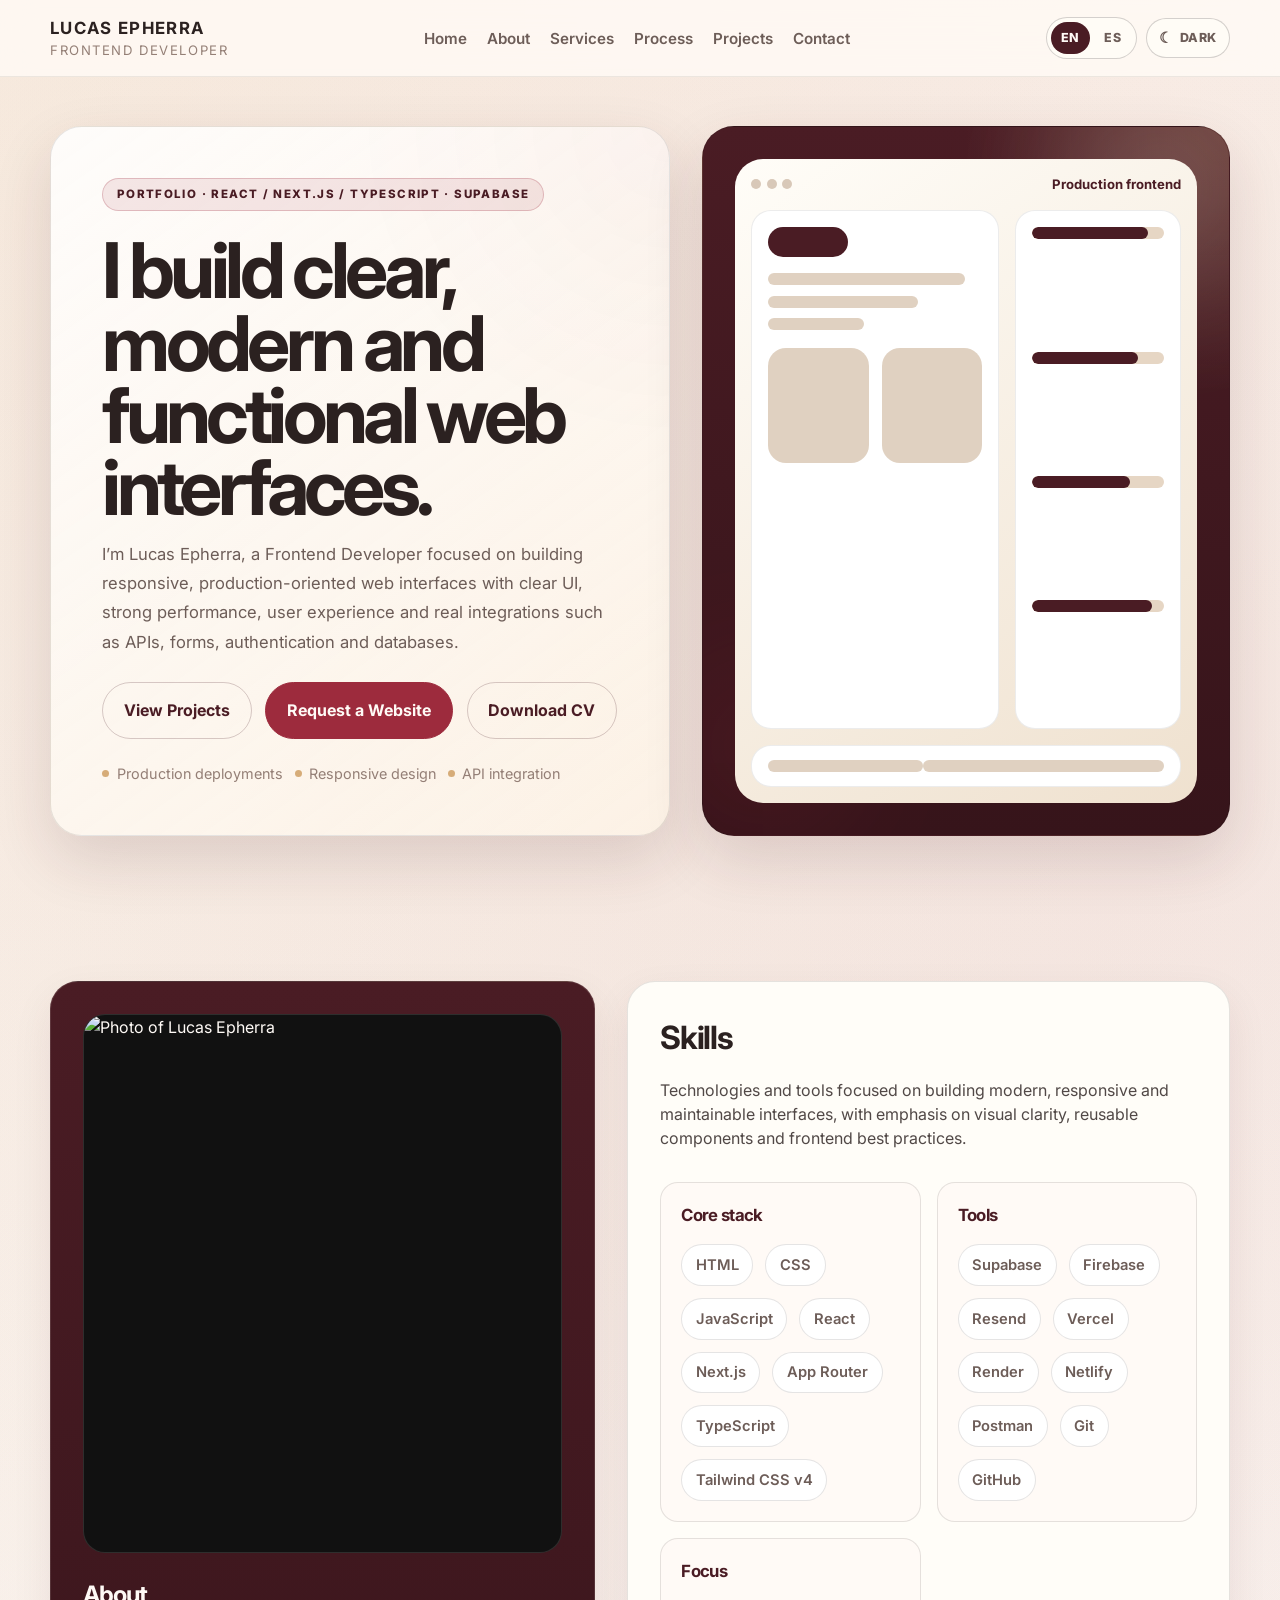
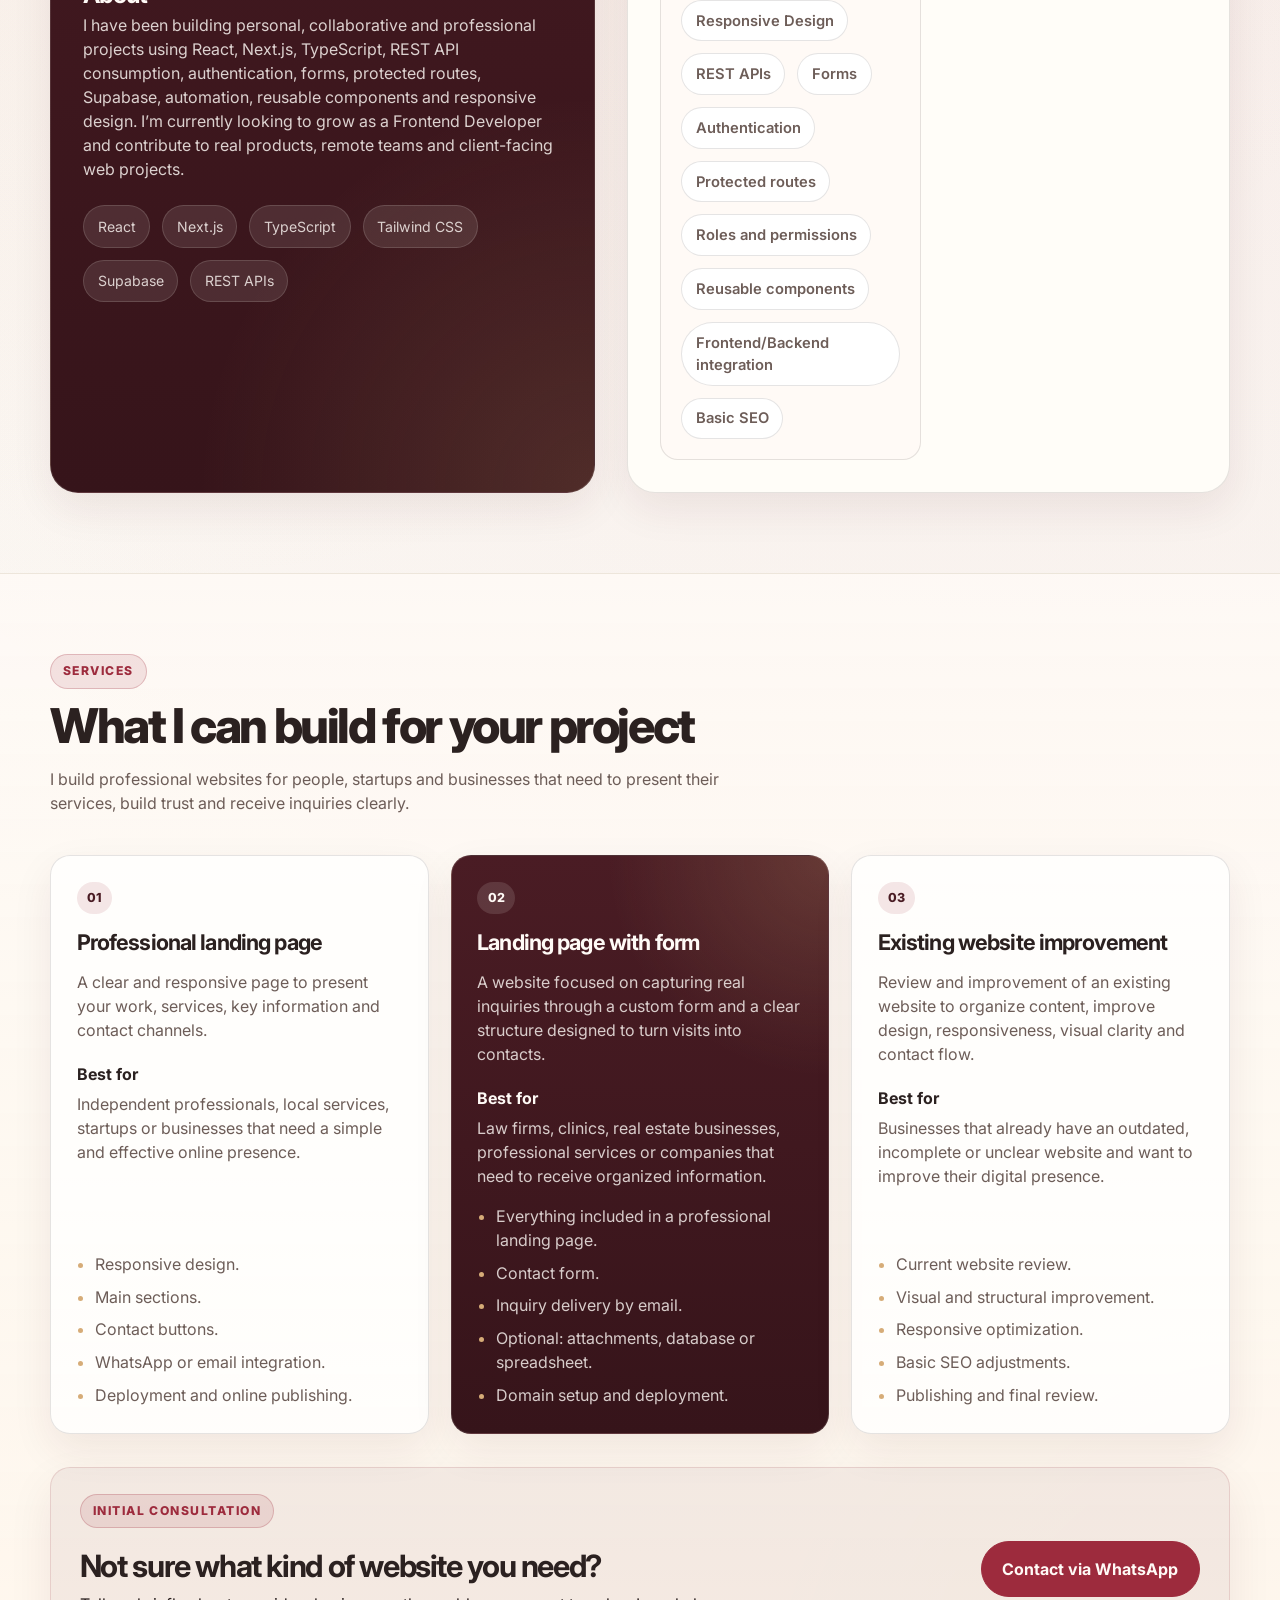
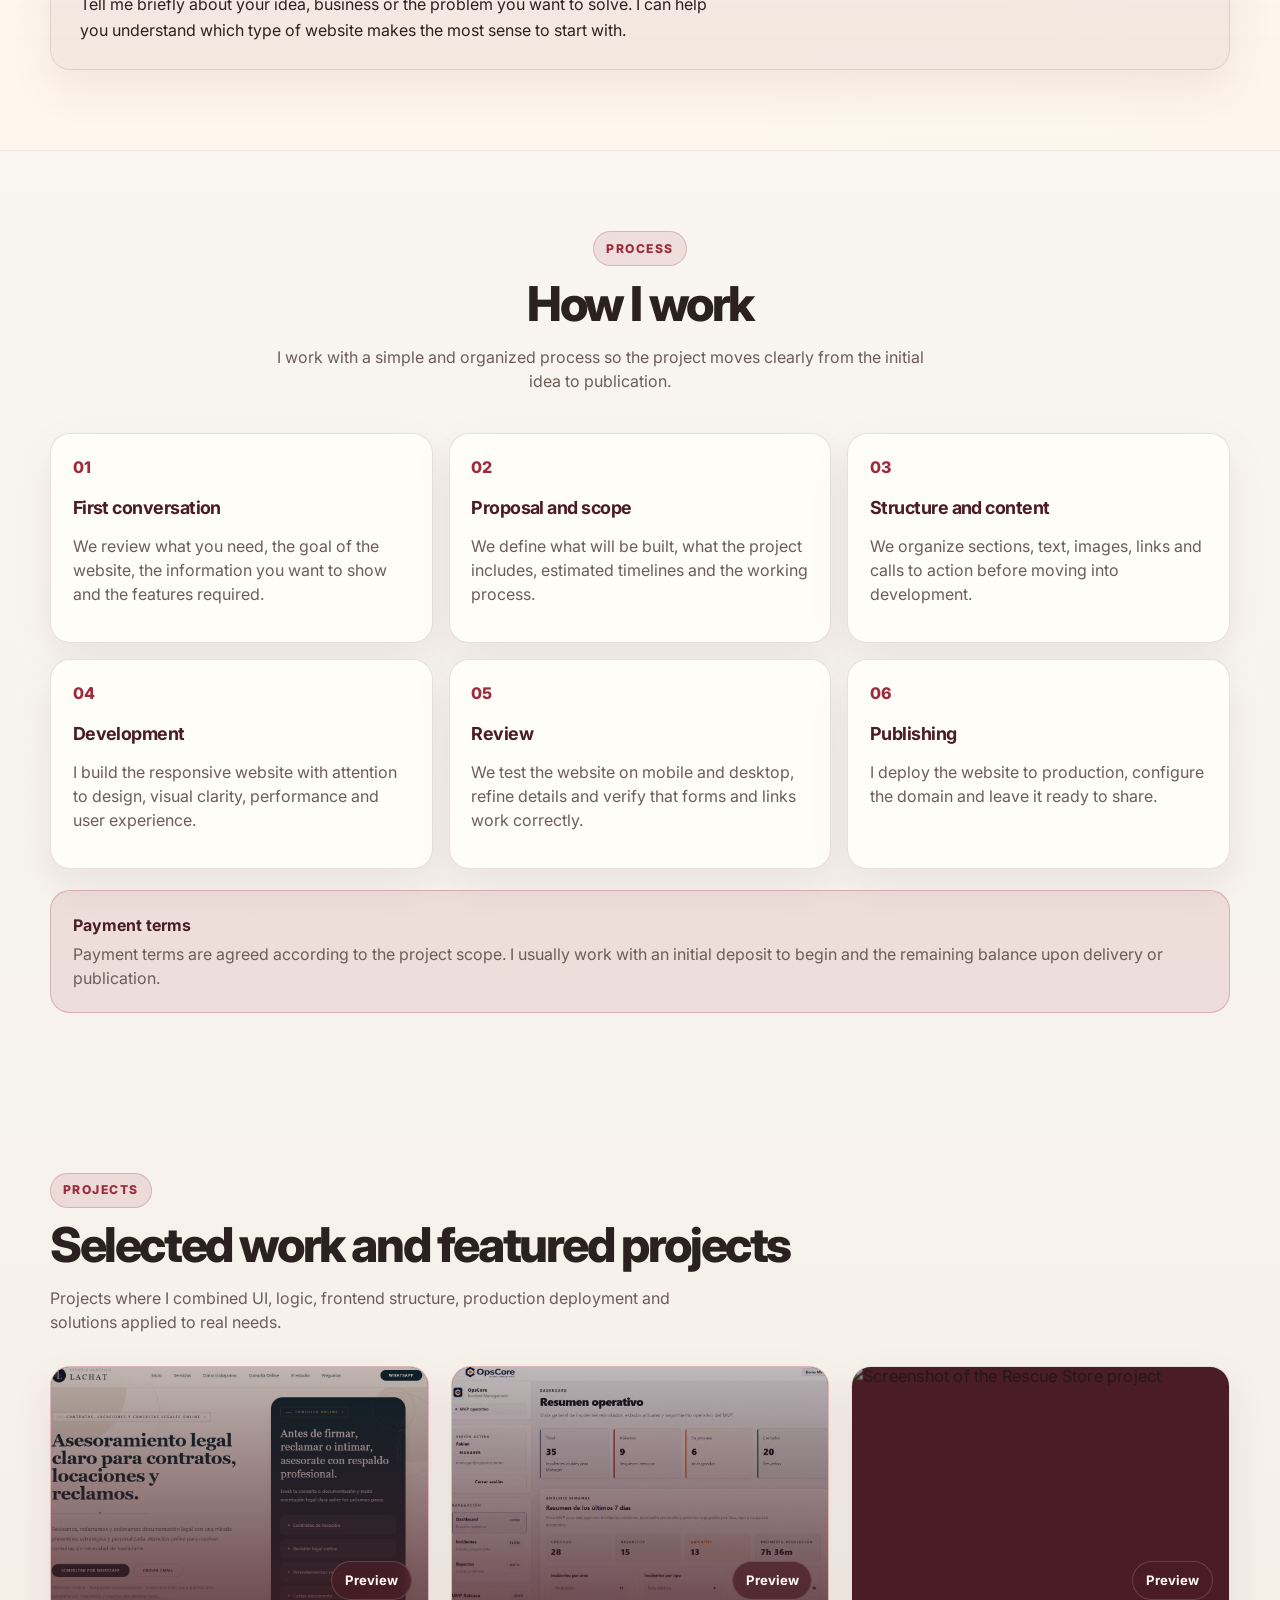
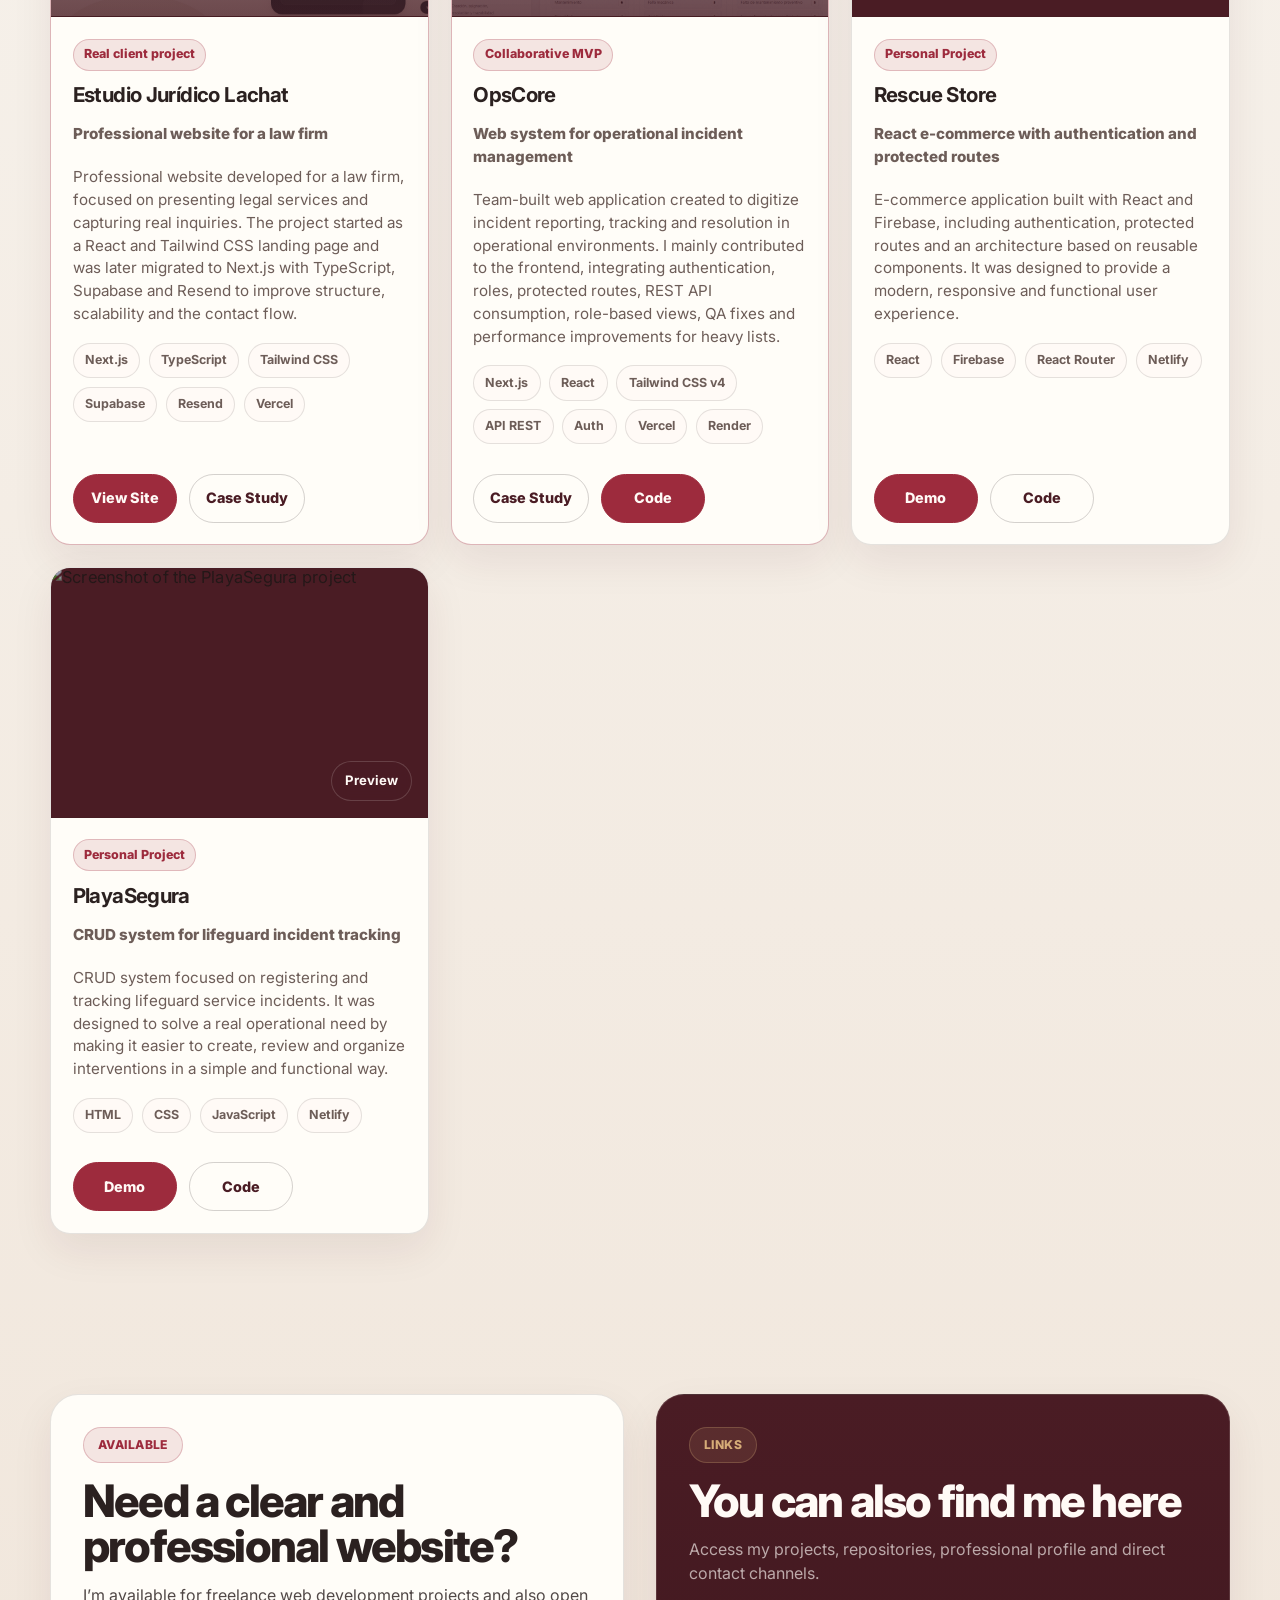
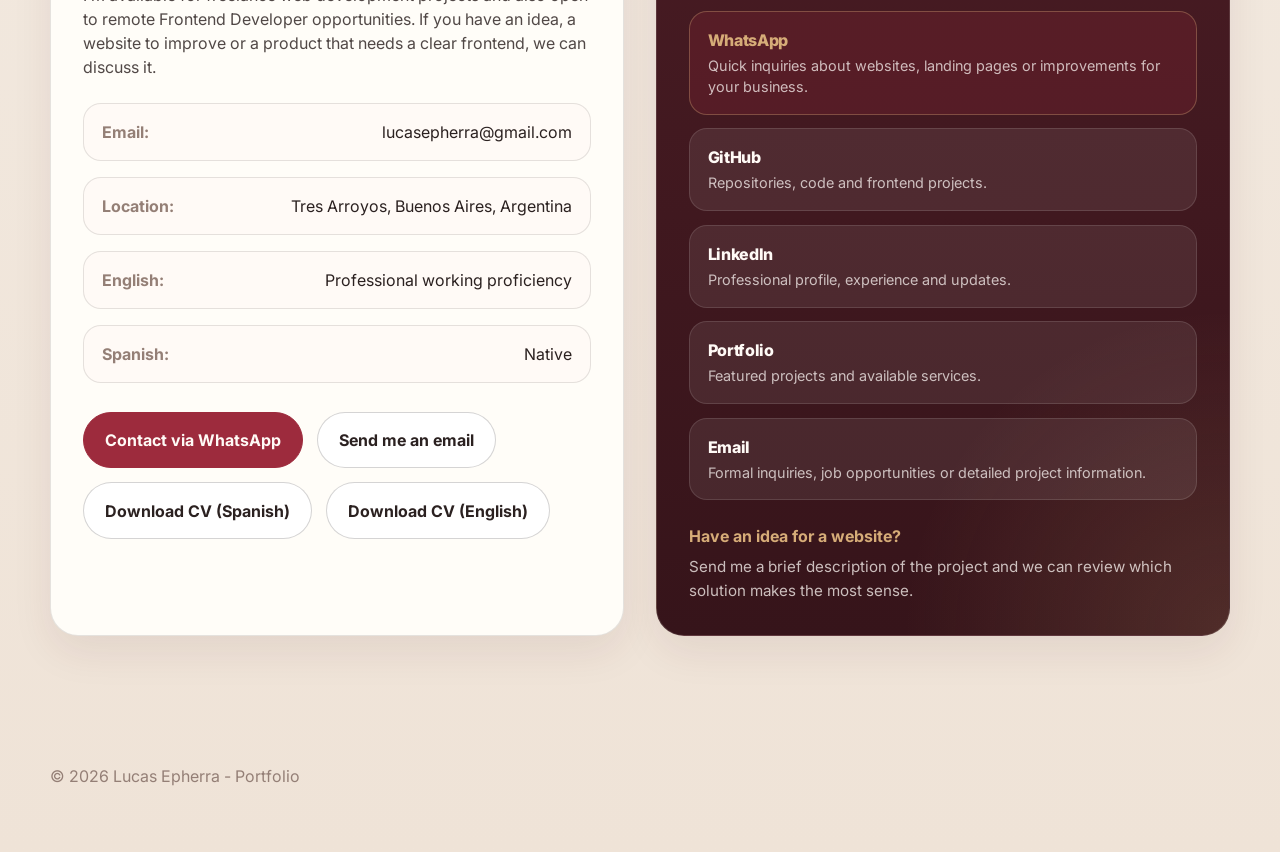
==== commit 52b039a2: "feat: add bilingual portfolio and dark mode" ====
--- a/index.html
+++ b/index.html
@@ -30,6 +30,17 @@
 <meta content="Lucas Epherra | Frontend Developer" name="twitter:title"/>
 <meta content="Frontend portfolio with real-world projects, collaborative MVPs, client-facing websites, React, Next.js, TypeScript, Tailwind CSS and Supabase." name="twitter:description"/>
 <meta content="https://www.lucasepherra.com.ar/assets/preview/portfolio-cover.jpg" name="twitter:image"/>
+    <script>
+      (() => {
+        const storageKey = "portfolio-theme";
+        const storedTheme = localStorage.getItem(storageKey);
+        const prefersDark = window.matchMedia("(prefers-color-scheme: dark)").matches;
+        const theme = storedTheme === "dark" || storedTheme === "light" ? storedTheme : prefersDark ? "dark" : "light";
+
+        document.documentElement.dataset.theme = theme;
+      })();
+    </script>
+
 <!-- Fonts and styles -->
 <link href="https://fonts.googleapis.com" rel="preconnect"/>
 <link crossorigin="" href="https://fonts.gstatic.com" rel="preconnect"/>
@@ -54,10 +65,26 @@
 <li><a href="#contact">Contact</a></li>
 </ul>
 </nav>
-<div class="language-switch" aria-label="Language selector">
-<a class="is-active" href="./index.html" hreflang="en" lang="en" aria-current="page">EN</a>
-<a href="./es/index.html" hreflang="es" lang="es">ES</a>
-</div>
+<div class="nav-controls">
+          <div class="language-switch" aria-label="Language selector">
+          <a class="is-active" href="./index.html" hreflang="en" lang="en" aria-current="page">EN</a>
+          <a href="./es/index.html" hreflang="es" lang="es">ES</a>
+          </div>
+
+          <button
+            class="theme-toggle"
+            id="themeToggle"
+            type="button"
+            aria-label="Switch to dark mode"
+            data-dark-label="Dark"
+            data-light-label="Light"
+            data-dark-aria="Switch to dark mode"
+            data-light-aria="Switch to light mode"
+          >
+            <span class="theme-toggle-icon" aria-hidden="true">☾</span>
+            <span data-theme-label>Dark</span>
+          </button>
+        </div>
 </div>
 </header>
 <main>
--- a/css/style.css
+++ b/css/style.css
@@ -1872,3 +1872,320 @@
     margin-left: auto;
   }
 }
+
+/* Theme controls */
+.nav-controls {
+  display: inline-flex;
+  align-items: center;
+  gap: 0.55rem;
+}
+
+.theme-toggle {
+  display: inline-flex;
+  align-items: center;
+  justify-content: center;
+  gap: 0.42rem;
+  min-height: 2.55rem;
+  padding: 0.42rem 0.78rem;
+  border: 1px solid var(--line-strong);
+  border-radius: 999px;
+  background: rgba(255, 253, 248, 0.78);
+  color: var(--ink-soft);
+  cursor: pointer;
+  font-size: 0.78rem;
+  font-weight: 800;
+  letter-spacing: 0.04em;
+  text-transform: uppercase;
+  transition:
+    background 0.2s ease,
+    border-color 0.2s ease,
+    color 0.2s ease,
+    transform 0.2s ease;
+}
+
+.theme-toggle:hover,
+.theme-toggle:focus-visible {
+  color: var(--brand);
+  background: rgba(74, 28, 36, 0.06);
+  transform: translateY(-1px);
+}
+
+.theme-toggle-icon {
+  font-size: 0.95rem;
+  line-height: 1;
+}
+
+:root {
+  color-scheme: light;
+}
+
+html[data-theme="dark"] {
+  color-scheme: dark;
+  --bg-base: #141013;
+  --text-main: #f8f2ec;
+  --surface-dark: #2a141b;
+  --accent-ruby: #f18a9d;
+  --accent-ochre: #e6bc82;
+
+  --bg: var(--bg-base);
+  --bg-soft: #1b1519;
+  --panel: #211920;
+  --panel-warm: #281d22;
+  --ink: var(--text-main);
+  --ink-soft: #cdbdb5;
+  --muted: #a9968f;
+  --brand: #f1c894;
+  --brand-soft: #e8b779;
+  --accent: var(--accent-ruby);
+  --accent-hover: #ff9aad;
+  --accent-support: var(--accent-ochre);
+  --accent-soft: rgba(241, 138, 157, 0.14);
+  --ochre-soft: rgba(230, 188, 130, 0.14);
+  --line: rgba(248, 242, 236, 0.12);
+  --line-strong: rgba(248, 242, 236, 0.2);
+  --white-panel: var(--panel);
+  --white-panel-text: var(--ink);
+  --shadow: 0 24px 70px rgba(0, 0, 0, 0.35);
+  --shadow-soft: 0 16px 42px rgba(0, 0, 0, 0.24);
+}
+
+html[data-theme="dark"] body {
+  background:
+    radial-gradient(
+      circle at top left,
+      rgba(230, 188, 130, 0.12),
+      transparent 30%
+    ),
+    radial-gradient(
+      circle at 88% 12%,
+      rgba(241, 138, 157, 0.12),
+      transparent 28%
+    ),
+    linear-gradient(180deg, #171115 0%, var(--bg-base) 52%, #0f0c0e 100%);
+}
+
+html[data-theme="dark"] .nav {
+  border-bottom-color: var(--line);
+  background: rgba(20, 16, 19, 0.84);
+}
+
+html[data-theme="dark"] .nav-links a:hover,
+html[data-theme="dark"] .nav-links a:focus-visible {
+  color: var(--brand);
+}
+
+html[data-theme="dark"] .language-switch,
+html[data-theme="dark"] .theme-toggle,
+html[data-theme="dark"] .menu-btn {
+  background: rgba(33, 25, 32, 0.82);
+  border-color: var(--line-strong);
+}
+
+html[data-theme="dark"] .language-switch a:hover,
+html[data-theme="dark"] .language-switch a:focus-visible,
+html[data-theme="dark"] .theme-toggle:hover,
+html[data-theme="dark"] .theme-toggle:focus-visible {
+  color: var(--brand);
+  background: rgba(230, 188, 130, 0.1);
+}
+
+html[data-theme="dark"] .language-switch a.is-active {
+  color: #171115;
+  background: var(--accent-ochre);
+}
+
+html[data-theme="dark"] .section-soft {
+  background:
+    linear-gradient(
+      180deg,
+      rgba(27, 21, 25, 0.88),
+      rgba(25, 19, 23, 0.96)
+    ),
+    radial-gradient(
+      circle at bottom right,
+      rgba(241, 138, 157, 0.12),
+      transparent 30%
+    );
+  border-block-color: var(--line);
+}
+
+html[data-theme="dark"] .hero-copy {
+  background:
+    linear-gradient(
+      145deg,
+      rgba(33, 25, 32, 0.94),
+      rgba(40, 29, 34, 0.82)
+    ),
+    radial-gradient(
+      circle at top right,
+      rgba(241, 138, 157, 0.14),
+      transparent 34%
+    );
+  border-color: var(--line);
+}
+
+html[data-theme="dark"] .hero-copy,
+html[data-theme="dark"] .hero-card,
+html[data-theme="dark"] .project-card,
+html[data-theme="dark"] .card-light,
+html[data-theme="dark"] .card-dark,
+html[data-theme="dark"] .service-card,
+html[data-theme="dark"] .process-card {
+  box-shadow: var(--shadow-soft);
+}
+
+html[data-theme="dark"] .btn-outline {
+  color: var(--brand);
+  border-color: rgba(230, 188, 130, 0.28);
+}
+
+html[data-theme="dark"] .btn-outline:hover,
+html[data-theme="dark"] .btn-outline:focus-visible,
+html[data-theme="dark"] .project-link:hover,
+html[data-theme="dark"] .project-link:focus-visible {
+  background: rgba(230, 188, 130, 0.1);
+  border-color: rgba(230, 188, 130, 0.36);
+}
+
+html[data-theme="dark"] .btn-light-section {
+  background: var(--panel);
+  color: var(--ink);
+  border-color: var(--line-strong);
+}
+
+html[data-theme="dark"] .mockup {
+  background: linear-gradient(145deg, var(--panel), #171115);
+}
+
+html[data-theme="dark"] .mockup-panel,
+html[data-theme="dark"] .mockup-sidebar,
+html[data-theme="dark"] .mockup-footer,
+html[data-theme="dark"] .skills-tags span {
+  background: #181216;
+  border-color: var(--line);
+}
+
+html[data-theme="dark"] .mockup-line,
+html[data-theme="dark"] .mockup-card,
+html[data-theme="dark"] .bar,
+html[data-theme="dark"] .dots span {
+  background: #3a2c32;
+}
+
+html[data-theme="dark"] .bar > span,
+html[data-theme="dark"] .mockup-chip {
+  background: var(--accent-ochre);
+}
+
+html[data-theme="dark"] .card-light,
+html[data-theme="dark"] .skills-card,
+html[data-theme="dark"] .service-card:not(.service-card-featured),
+html[data-theme="dark"] .process-card,
+html[data-theme="dark"] .project-card,
+html[data-theme="dark"] .payment-note,
+html[data-theme="dark"] .contact-item,
+html[data-theme="dark"] .image-modal-content,
+html[data-theme="dark"] .case-summary-card,
+html[data-theme="dark"] .case-info-card,
+html[data-theme="dark"] .case-feature-list article,
+html[data-theme="dark"] .case-decision-list article,
+html[data-theme="dark"] .case-result-card,
+html[data-theme="dark"] .case-final-card {
+  background: rgba(33, 25, 32, 0.92);
+  border-color: var(--line);
+}
+
+html[data-theme="dark"] .service-card:not(.service-card-featured) p,
+html[data-theme="dark"] .service-details span,
+html[data-theme="dark"] .service-list,
+html[data-theme="dark"] .process-card p,
+html[data-theme="dark"] .project-card p,
+html[data-theme="dark"] .case-info-card p,
+html[data-theme="dark"] .case-feature-list p,
+html[data-theme="dark"] .case-decision-list p {
+  color: var(--ink-soft);
+}
+
+html[data-theme="dark"] .contact-copy-light {
+  color: var(--ink-soft);
+}
+
+html[data-theme="dark"] .contact-link-item {
+  background: rgba(248, 242, 236, 0.06);
+  border-color: var(--line);
+}
+
+html[data-theme="dark"] .project-thumb {
+  background: #171115;
+  border-bottom-color: var(--line);
+}
+
+html[data-theme="dark"] .project-image {
+  filter: brightness(0.7) contrast(1.04) saturate(0.82);
+}
+
+html[data-theme="dark"] .project-thumb:hover .project-image {
+  filter: brightness(0.82) contrast(1.06) saturate(0.9);
+}
+
+html[data-theme="dark"] .image-modal-backdrop {
+  background: rgba(7, 6, 7, 0.82);
+}
+
+html[data-theme="dark"] .image-modal-close {
+  background: var(--panel-warm);
+  color: var(--ink);
+  border-color: var(--line-strong);
+}
+
+html[data-theme="dark"] .image-modal-close:hover,
+html[data-theme="dark"] .image-modal-close:focus-visible {
+  background: var(--bg-soft);
+}
+
+html[data-theme="dark"] .case-study-main {
+  background:
+    radial-gradient(
+      circle at top left,
+      rgba(241, 138, 157, 0.1),
+      transparent 34rem
+    ),
+    linear-gradient(180deg, var(--bg-base) 0%, #0f0c0e 100%);
+}
+
+html[data-theme="dark"] .case-section-muted {
+  background: rgba(27, 21, 25, 0.72);
+  border-block-color: var(--line);
+}
+
+html[data-theme="dark"] .case-hero-media {
+  background: var(--panel);
+  border-color: var(--line);
+  box-shadow: var(--shadow-soft);
+}
+
+@media (max-width: 900px) {
+  .nav-controls {
+    order: 3;
+    margin-left: auto;
+  }
+
+  .language-switch {
+    order: initial;
+    margin-left: 0;
+  }
+}
+
+@media (max-width: 760px) {
+  html[data-theme="dark"] .nav-links {
+    background: rgba(20, 16, 19, 0.98);
+    border-color: var(--line);
+  }
+}
+
+@media (max-width: 520px) {
+  .nav-controls {
+    width: 100%;
+    justify-content: flex-end;
+  }
+}
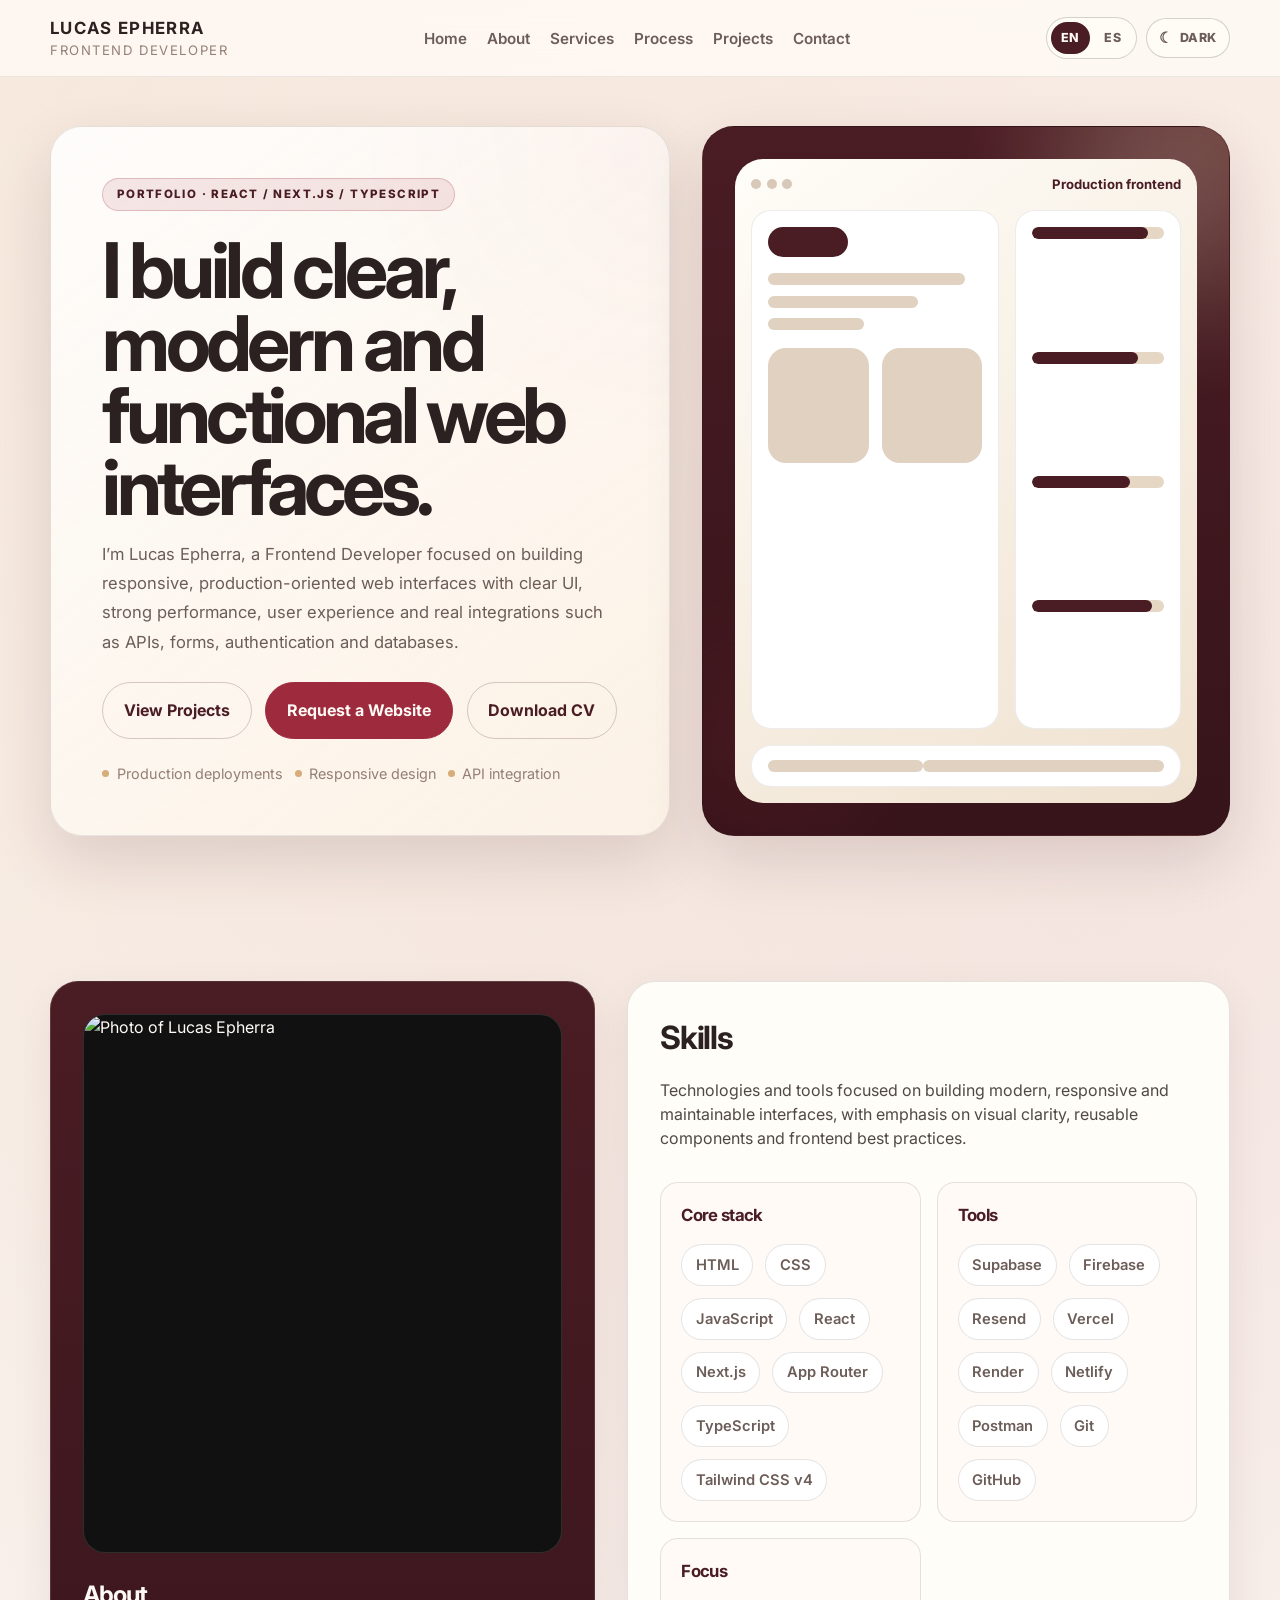
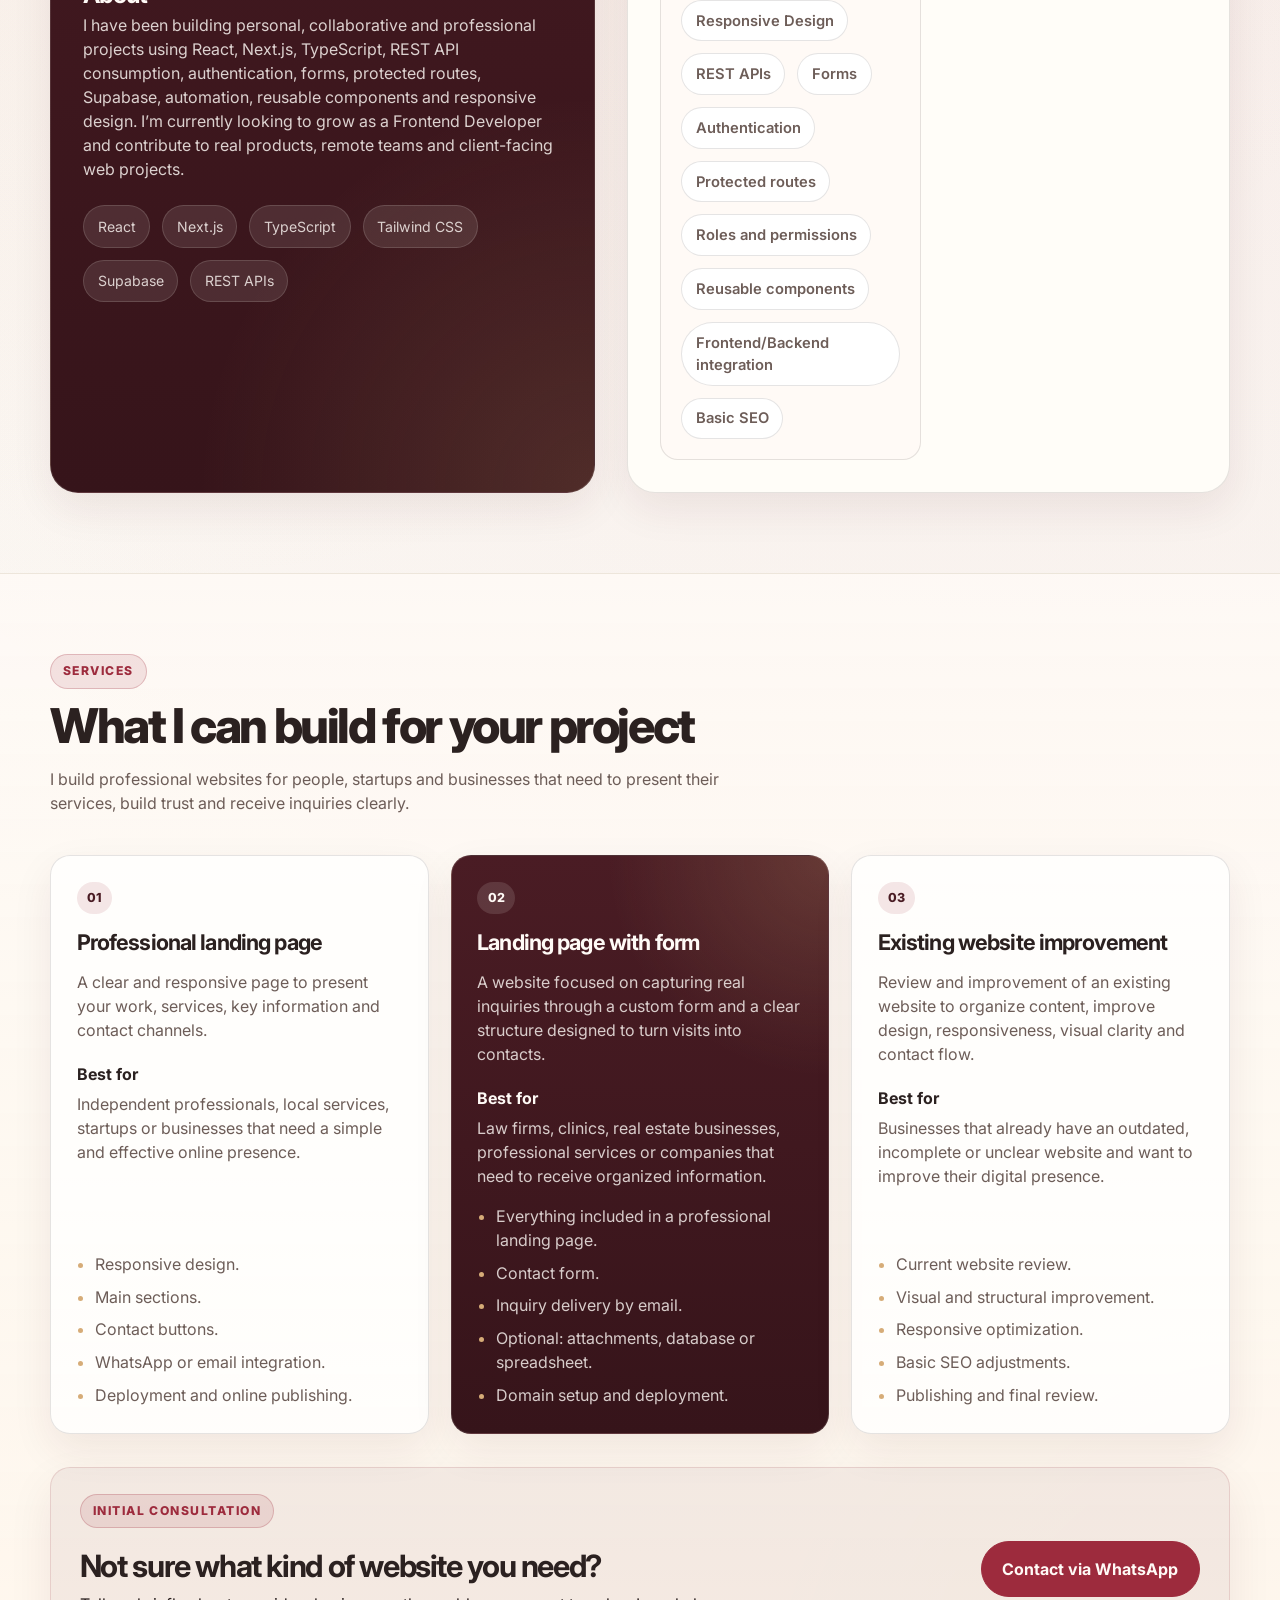
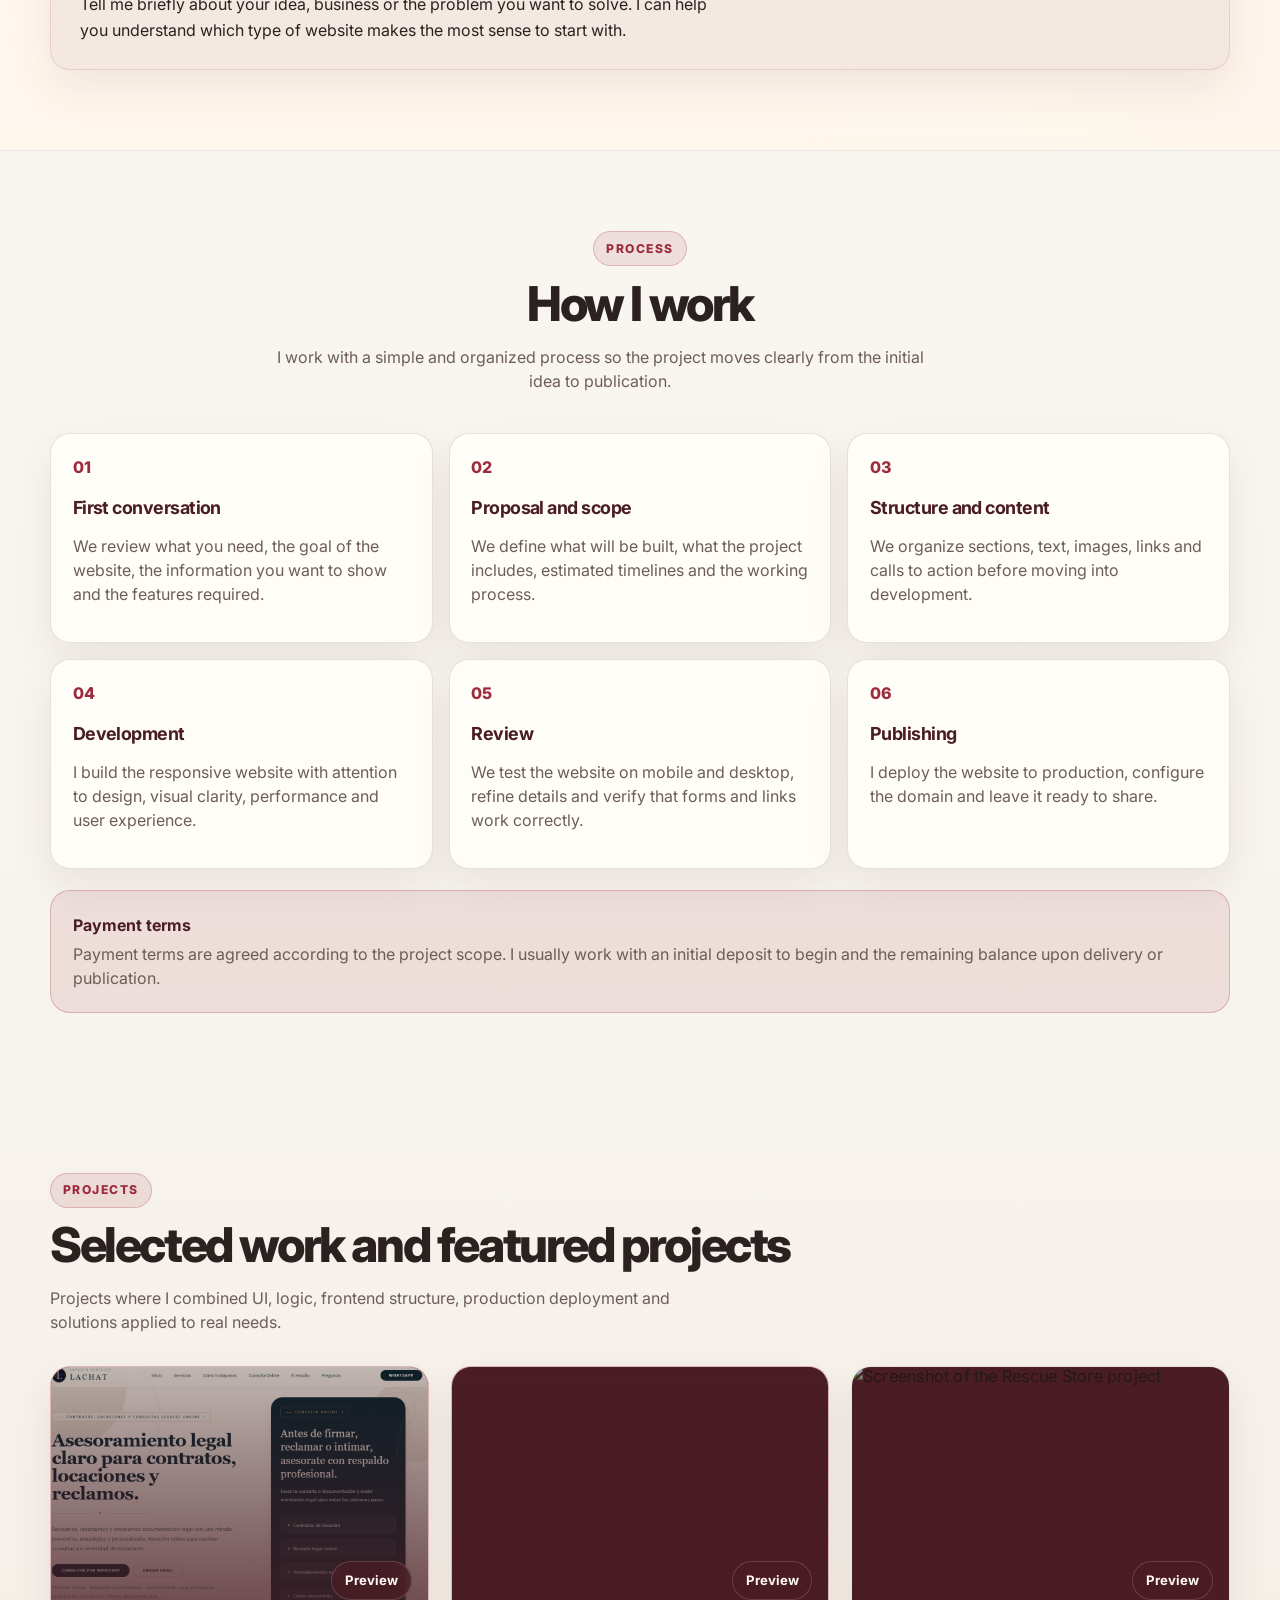
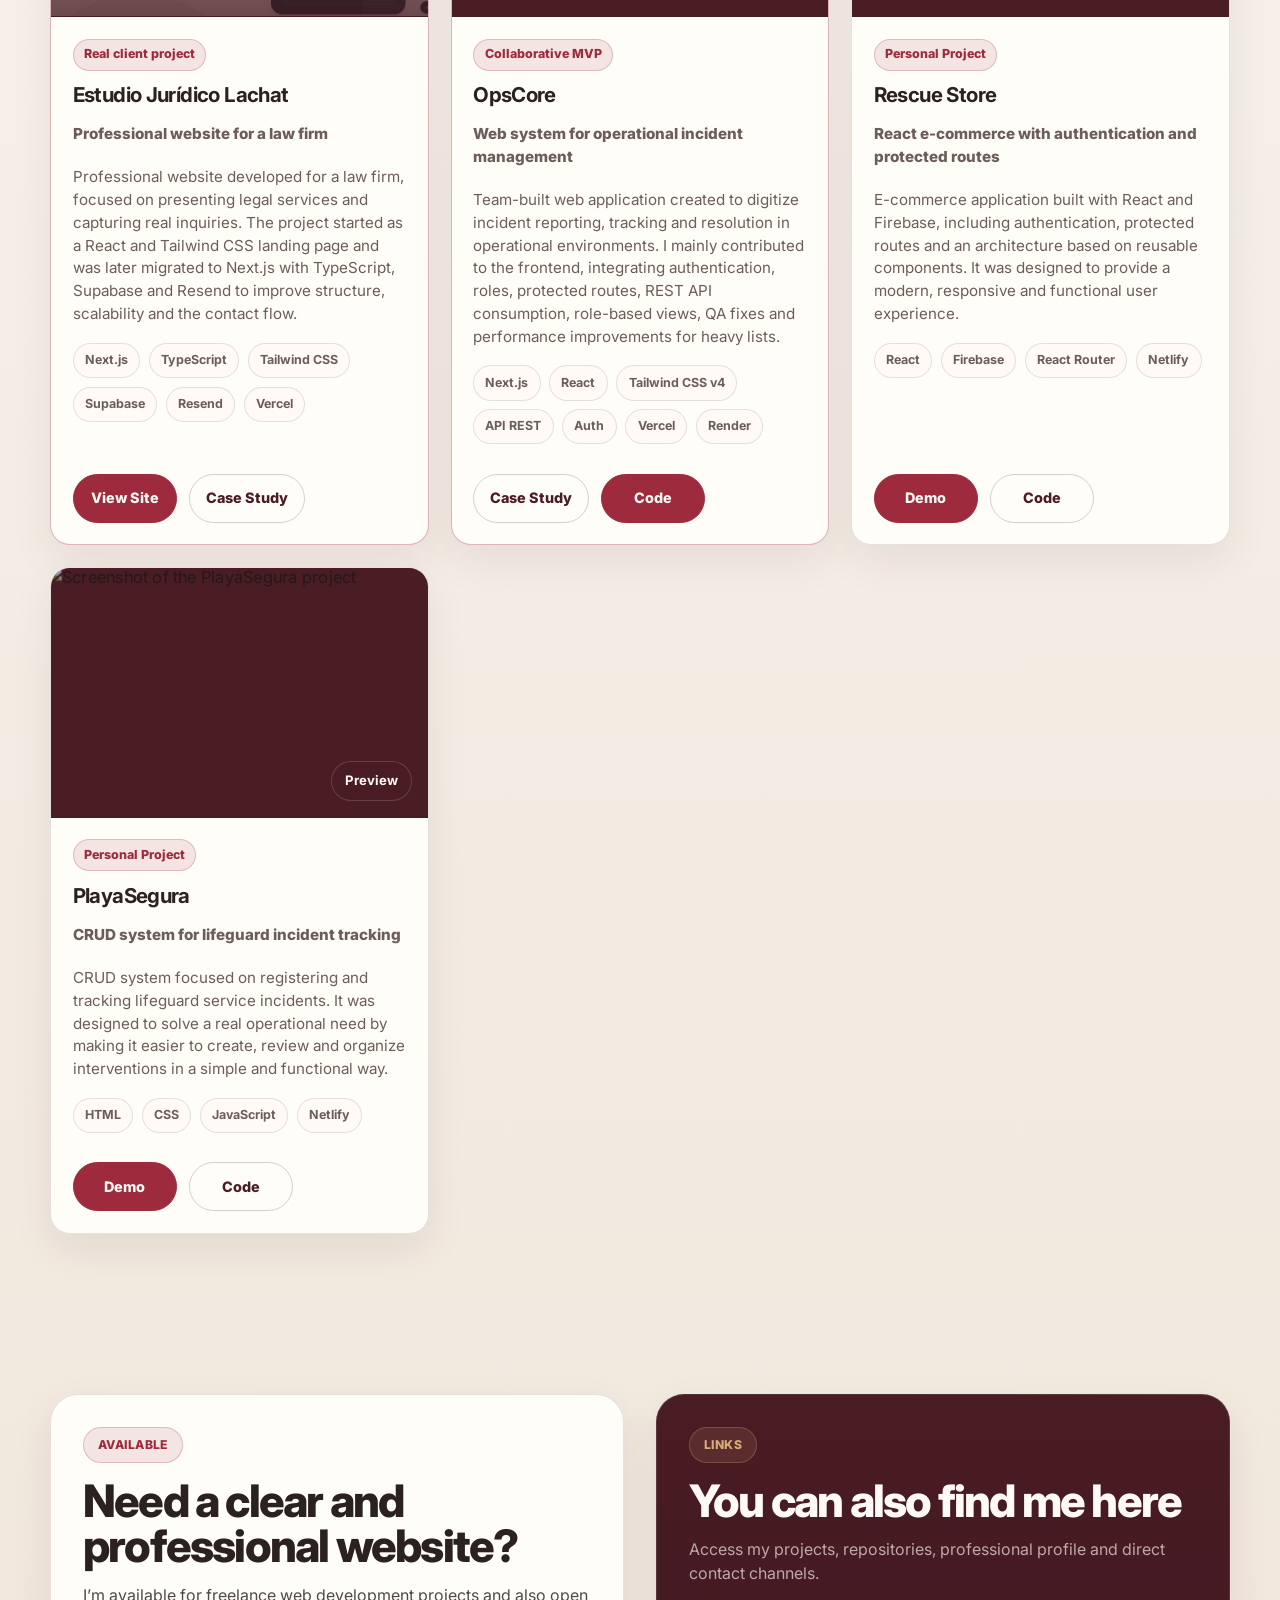
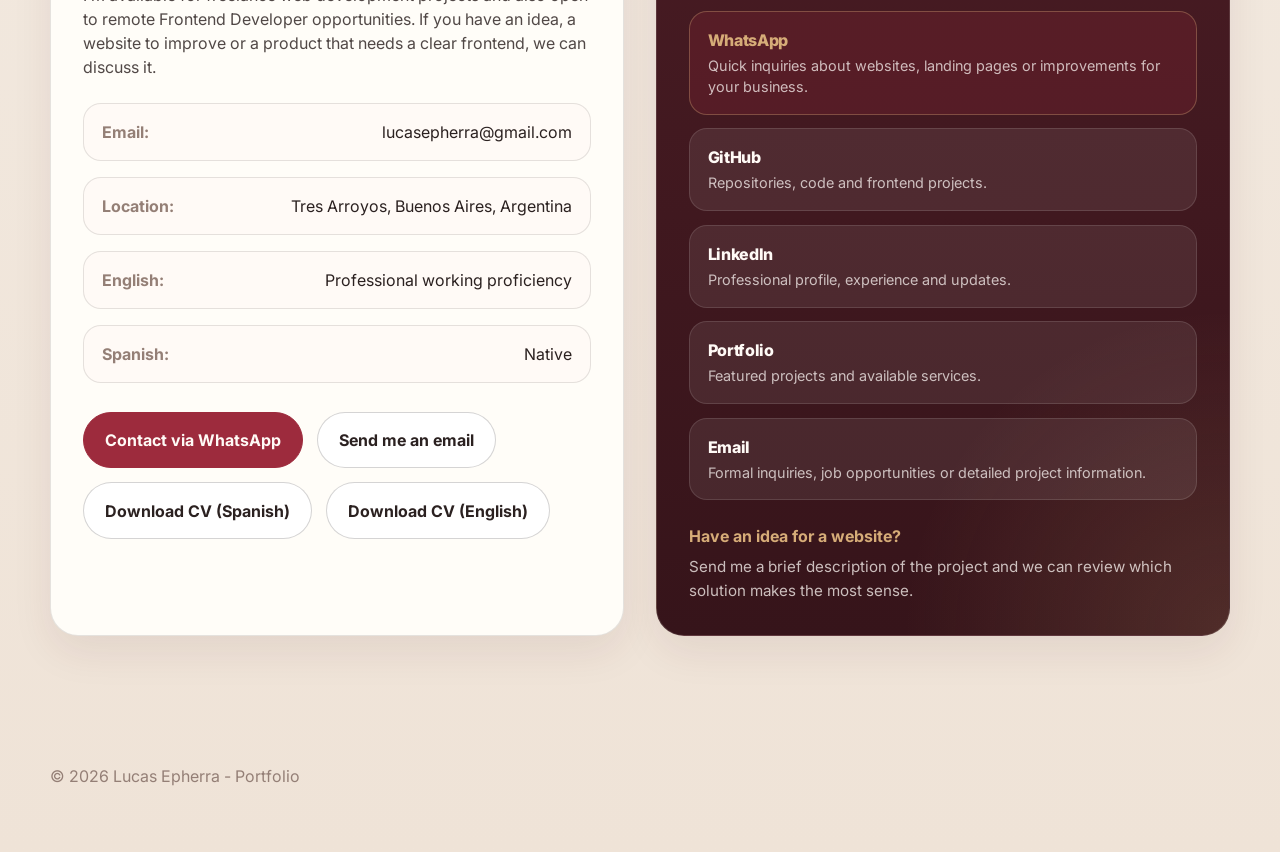
==== commit efdbbcdf: "asd" ====
--- a/index.html
+++ b/index.html
@@ -91,7 +91,7 @@
 <section class="hero container" id="home">
 <div class="hero-grid">
 <article class="hero-copy fade-up">
-<span class="eyebrow">Portfolio · React / Next.js / TypeScript · Supabase</span>
+<span class="eyebrow">Portfolio · React / Next.js / TypeScript </span>
 <h1 class="hero-title">I build clear, modern and functional web interfaces.</h1>
 <p class="hero-description">I’m Lucas Epherra, a Frontend Developer focused on building responsive, production-oriented web interfaces with clear UI, strong performance, user experience and real integrations such as APIs, forms, authentication and databases.</p>
 <div aria-label="Main actions" class="hero-actions">
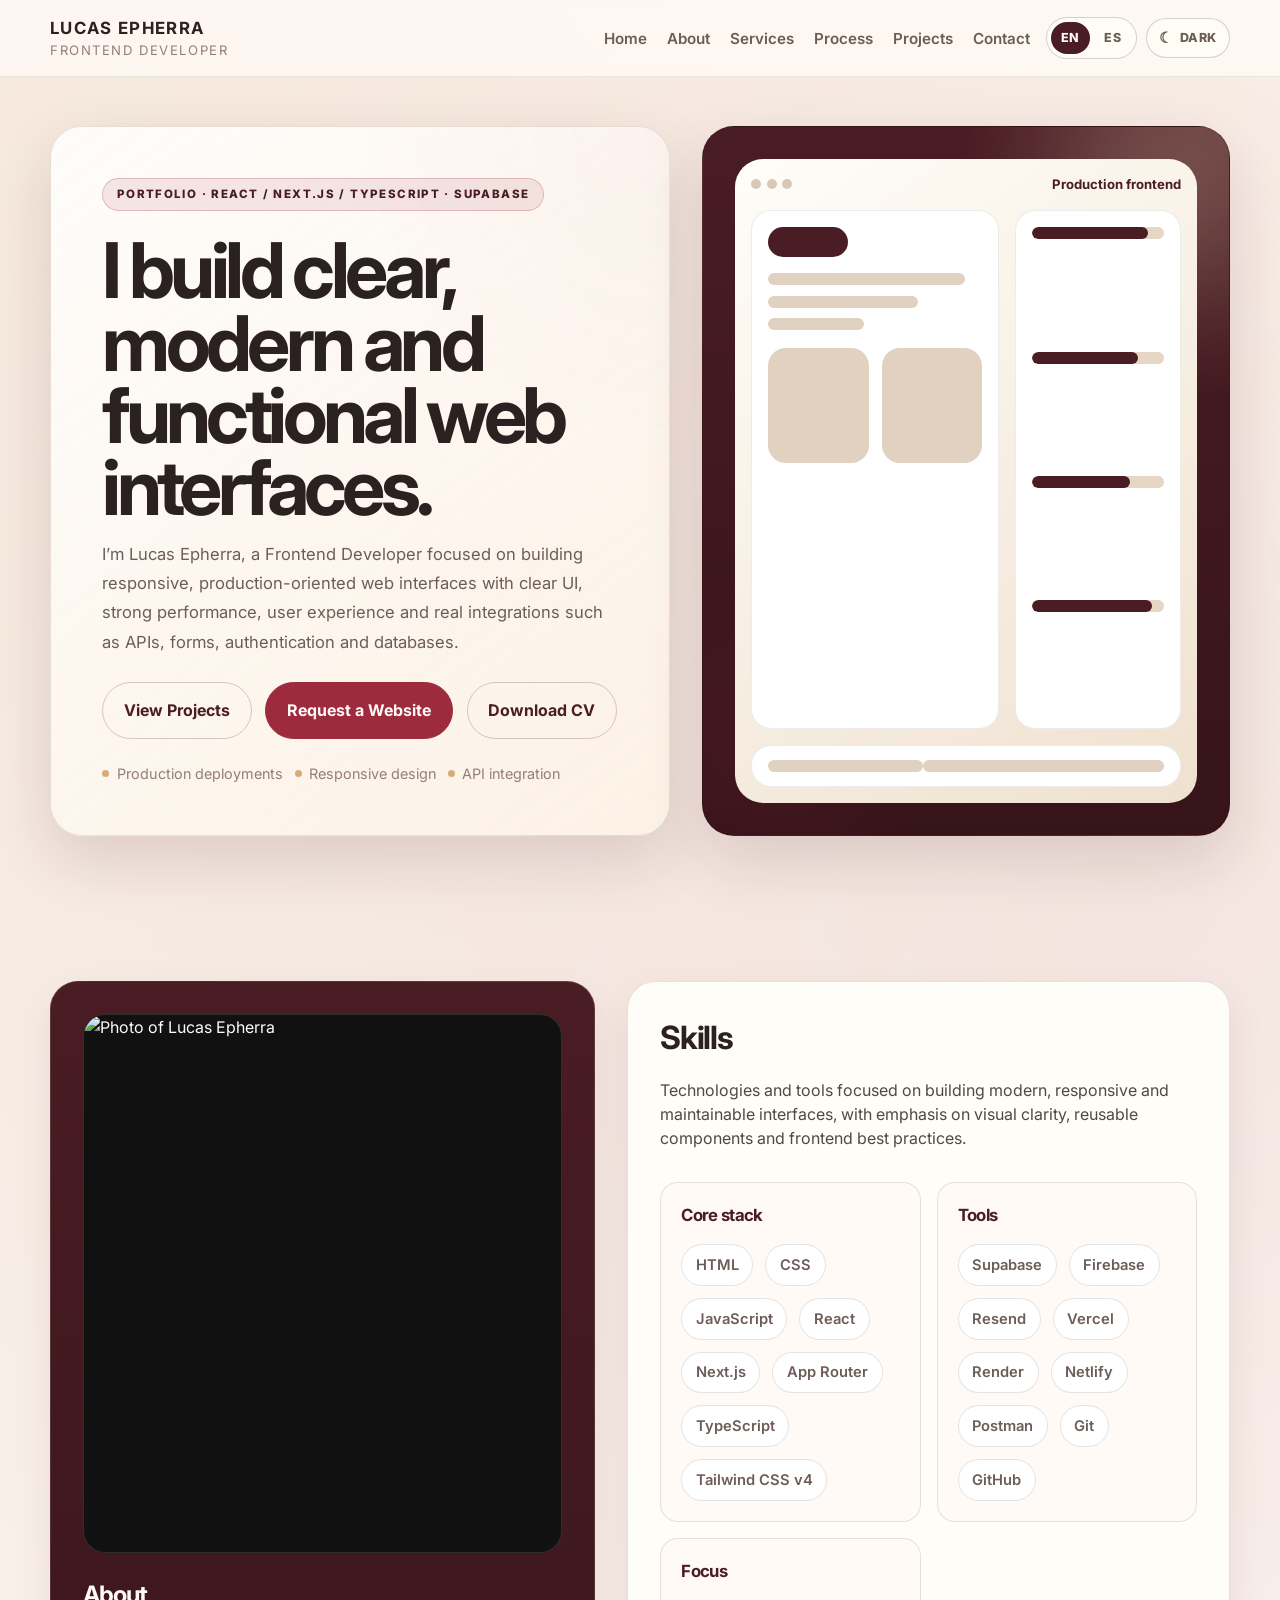
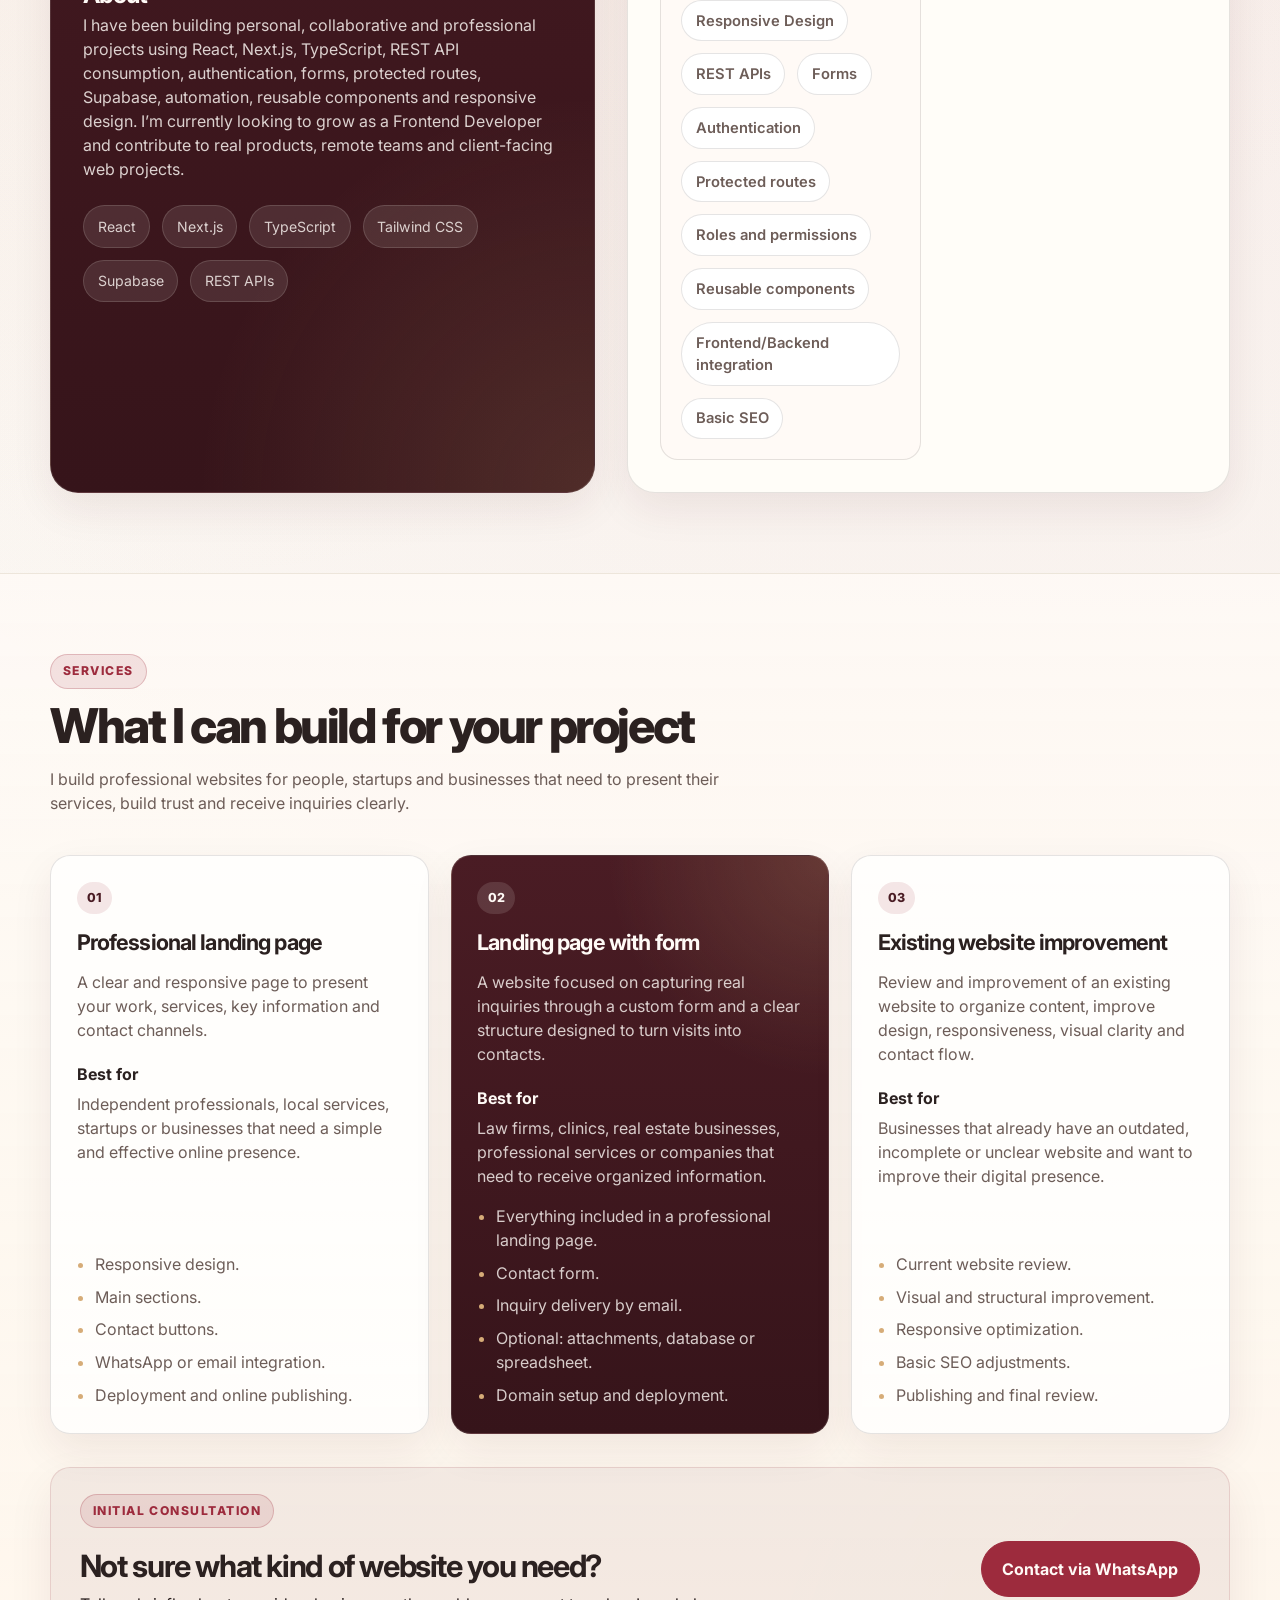
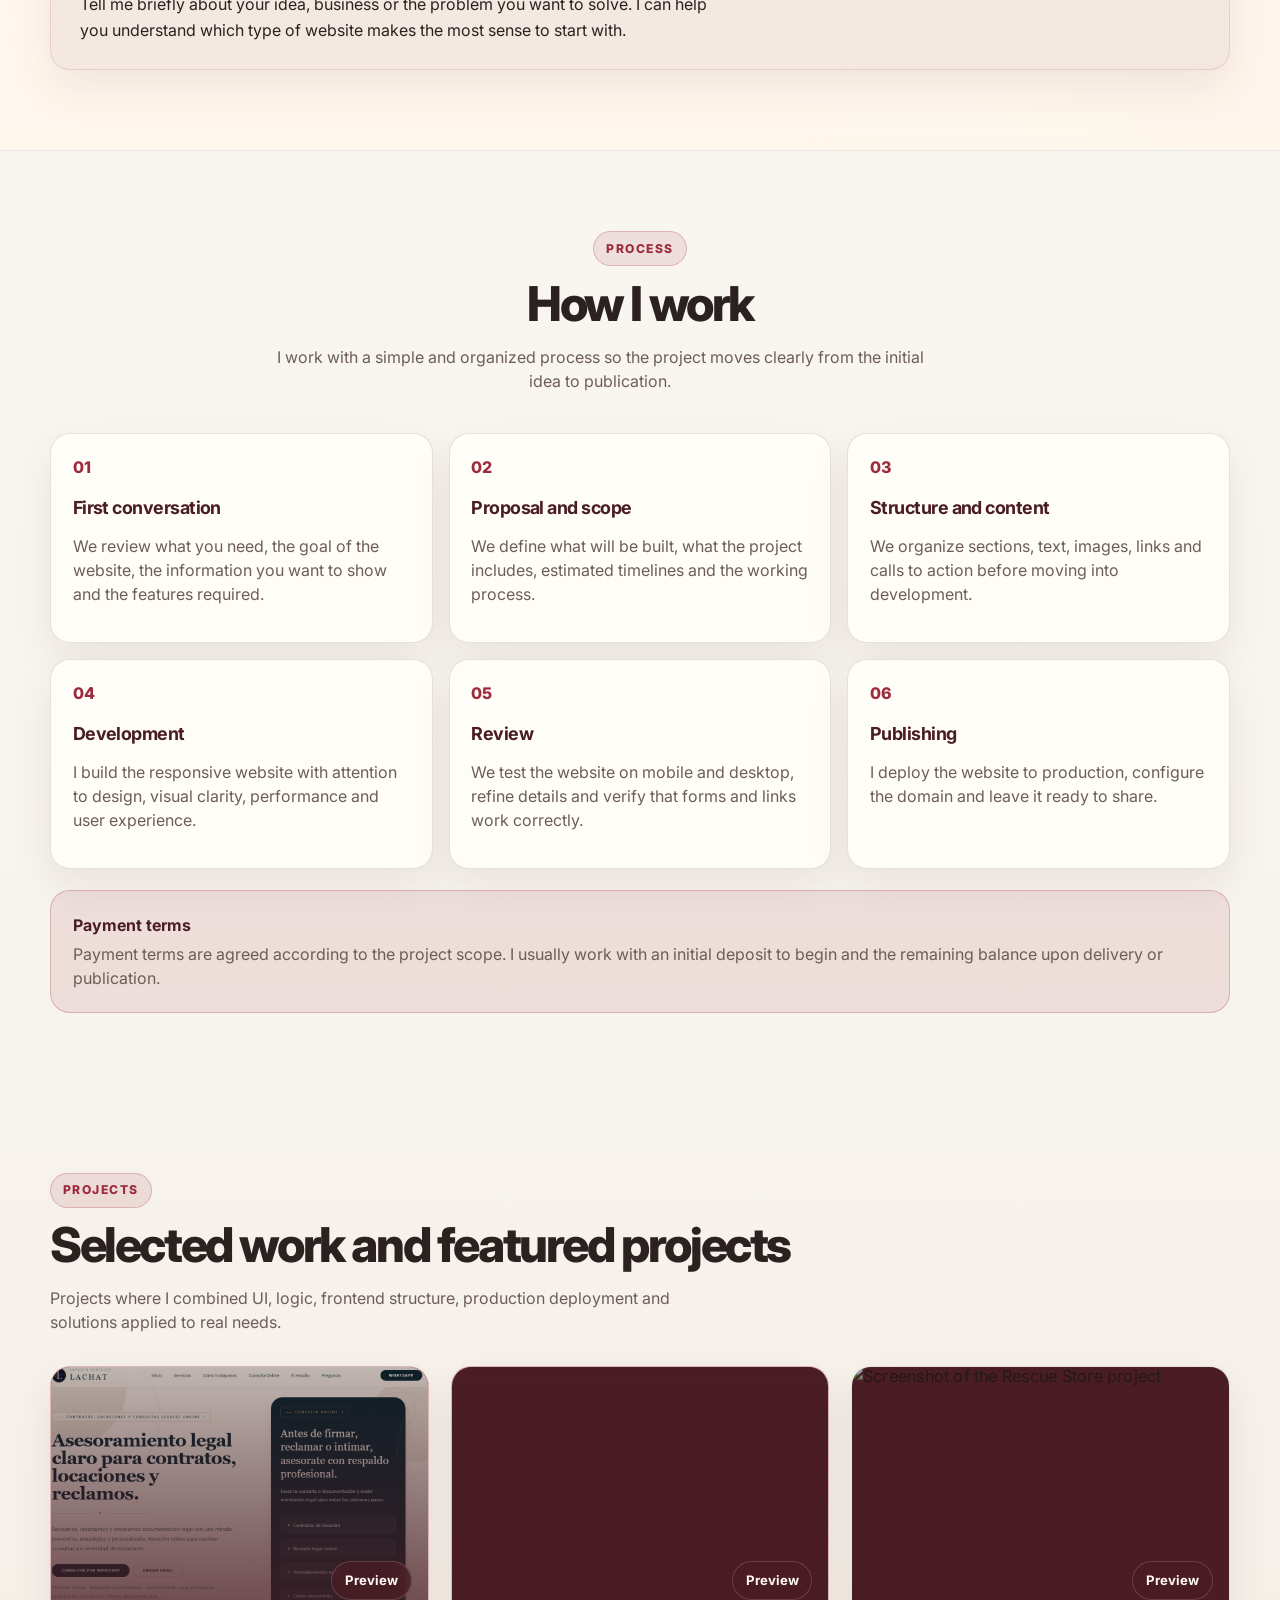
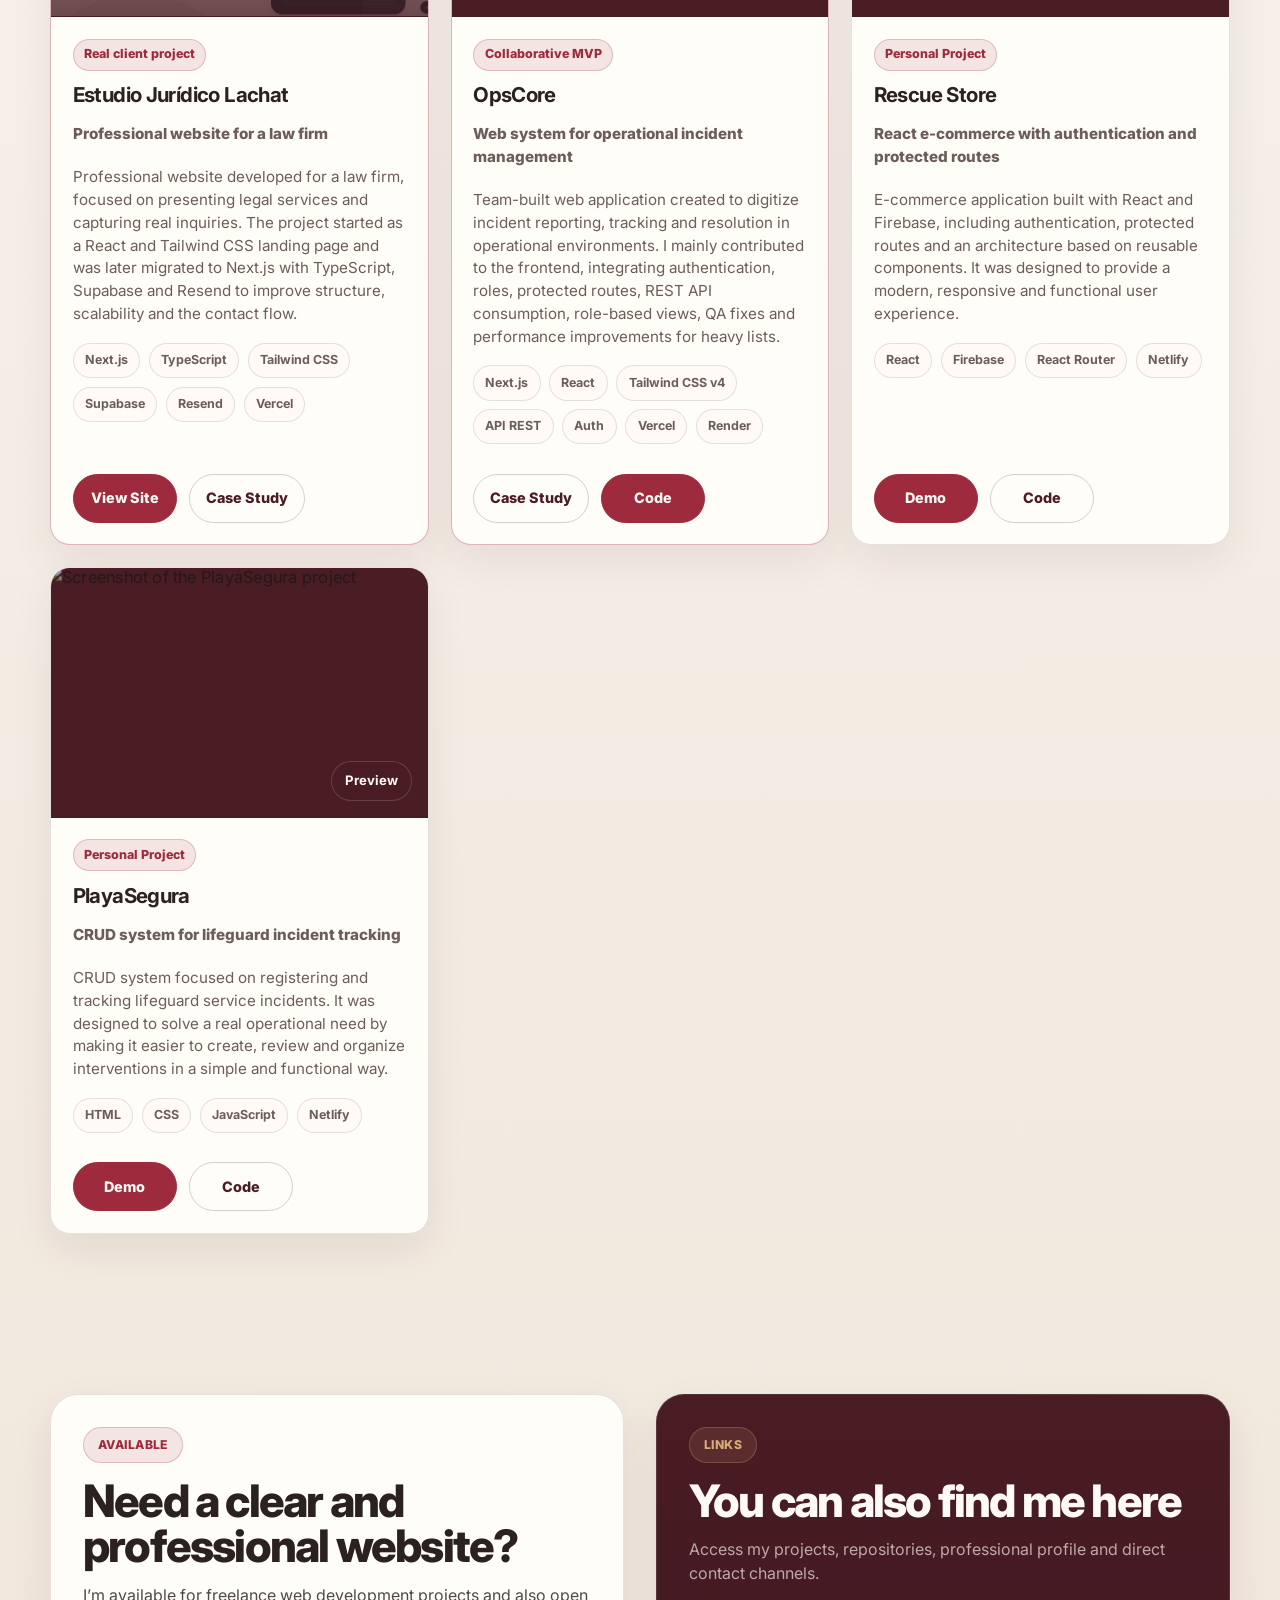
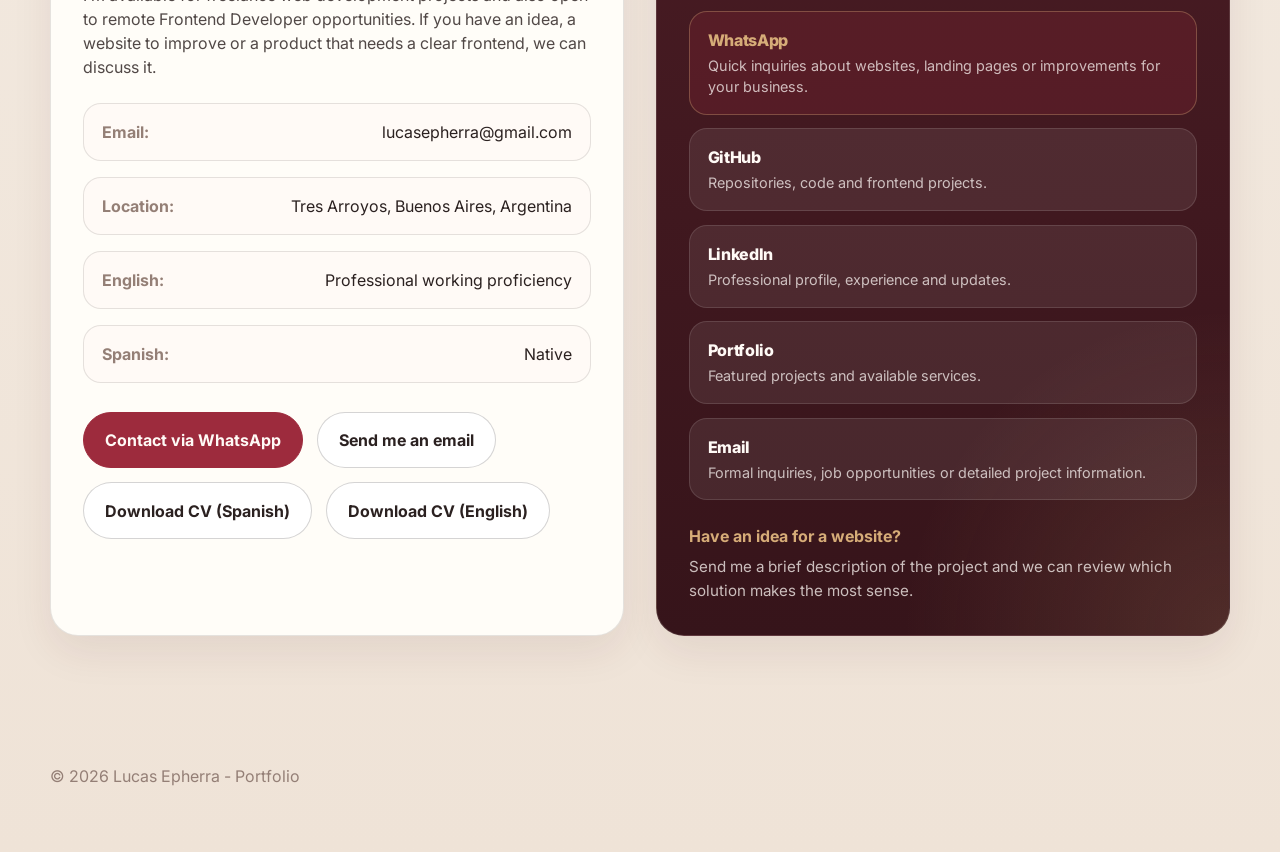
==== commit a0d6a67d: "menu mobile" ====
--- a/index.html
+++ b/index.html
@@ -64,7 +64,6 @@
 <li><a href="#projects">Projects</a></li>
 <li><a href="#contact">Contact</a></li>
 </ul>
-</nav>
 <div class="nav-controls">
           <div class="language-switch" aria-label="Language selector">
           <a class="is-active" href="./index.html" hreflang="en" lang="en" aria-current="page">EN</a>
@@ -85,13 +84,13 @@
             <span data-theme-label>Dark</span>
           </button>
         </div>
-</div>
+</nav></div>
 </header>
 <main>
 <section class="hero container" id="home">
 <div class="hero-grid">
 <article class="hero-copy fade-up">
-<span class="eyebrow">Portfolio · React / Next.js / TypeScript </span>
+<span class="eyebrow">Portfolio · React / Next.js / TypeScript · Supabase</span>
 <h1 class="hero-title">I build clear, modern and functional web interfaces.</h1>
 <p class="hero-description">I’m Lucas Epherra, a Frontend Developer focused on building responsive, production-oriented web interfaces with clear UI, strong performance, user experience and real integrations such as APIs, forms, authentication and databases.</p>
 <div aria-label="Main actions" class="hero-actions">
--- a/css/style.css
+++ b/css/style.css
@@ -2189,3 +2189,127 @@
     justify-content: flex-end;
   }
 }
+
+
+/* Mobile navigation: keep language and theme controls inside the collapsible menu */
+.nav-inner > nav {
+  display: flex;
+  align-items: center;
+  gap: 1rem;
+}
+
+@media (max-width: 760px) {
+  .nav-inner {
+    min-height: auto;
+    display: grid;
+    grid-template-columns: 1fr auto;
+    align-items: center;
+    gap: 0.85rem;
+    padding-block: 0.9rem;
+  }
+
+  .brand {
+    min-width: 0;
+  }
+
+  .brand strong {
+    font-size: 1rem;
+    line-height: 1.1;
+  }
+
+  .brand span {
+    margin-top: 0.25rem;
+    font-size: 0.72rem;
+    letter-spacing: 0.16em;
+  }
+
+  .menu-btn {
+    display: inline-flex;
+    align-items: center;
+    justify-content: center;
+    min-height: 42px;
+    padding: 0.65rem 1rem;
+    font-size: 0.95rem;
+  }
+
+  .nav-inner > nav {
+    grid-column: 1 / -1;
+    width: 100%;
+    display: block;
+  }
+
+  .nav-links {
+    display: none;
+    width: 100%;
+    margin-top: 0;
+  }
+
+  .nav-links.open {
+    display: grid;
+    gap: 0.45rem;
+    padding: 0.8rem;
+    border: 1px solid var(--line);
+    border-radius: 20px 20px 0 0;
+    background: var(--panel);
+    box-shadow: var(--shadow-soft);
+  }
+
+  .nav-links.open a {
+    display: block;
+    padding: 0.75rem 0.85rem;
+    border-radius: 14px;
+  }
+
+  .nav-links.open a:hover,
+  .nav-links.open a:focus-visible {
+    background: rgba(157, 43, 61, 0.1);
+  }
+
+  .nav-links + .nav-controls {
+    display: none;
+  }
+
+  .nav-links.open + .nav-controls {
+    display: flex;
+    width: 100%;
+    justify-content: space-between;
+    align-items: center;
+    gap: 0.65rem;
+    padding: 0.8rem;
+    border: 1px solid var(--line);
+    border-top: 0;
+    border-radius: 0 0 20px 20px;
+    background: var(--panel);
+    box-shadow: var(--shadow-soft);
+  }
+
+  .language-switch,
+  .theme-toggle {
+    min-height: 40px;
+    margin: 0;
+  }
+
+  .language-switch {
+    flex-shrink: 0;
+  }
+
+  .language-switch a {
+    min-width: 44px;
+    min-height: 34px;
+    padding: 0.45rem 0.75rem;
+    font-size: 0.86rem;
+  }
+
+  .theme-toggle {
+    flex: 1;
+    max-width: 150px;
+    padding: 0.55rem 0.9rem;
+    font-size: 0.86rem;
+  }
+
+  html[data-theme="dark"] .nav-links.open,
+  html[data-theme="dark"] .nav-links.open + .nav-controls {
+    background: rgba(20, 16, 19, 0.98);
+    border-color: var(--line);
+  }
+}
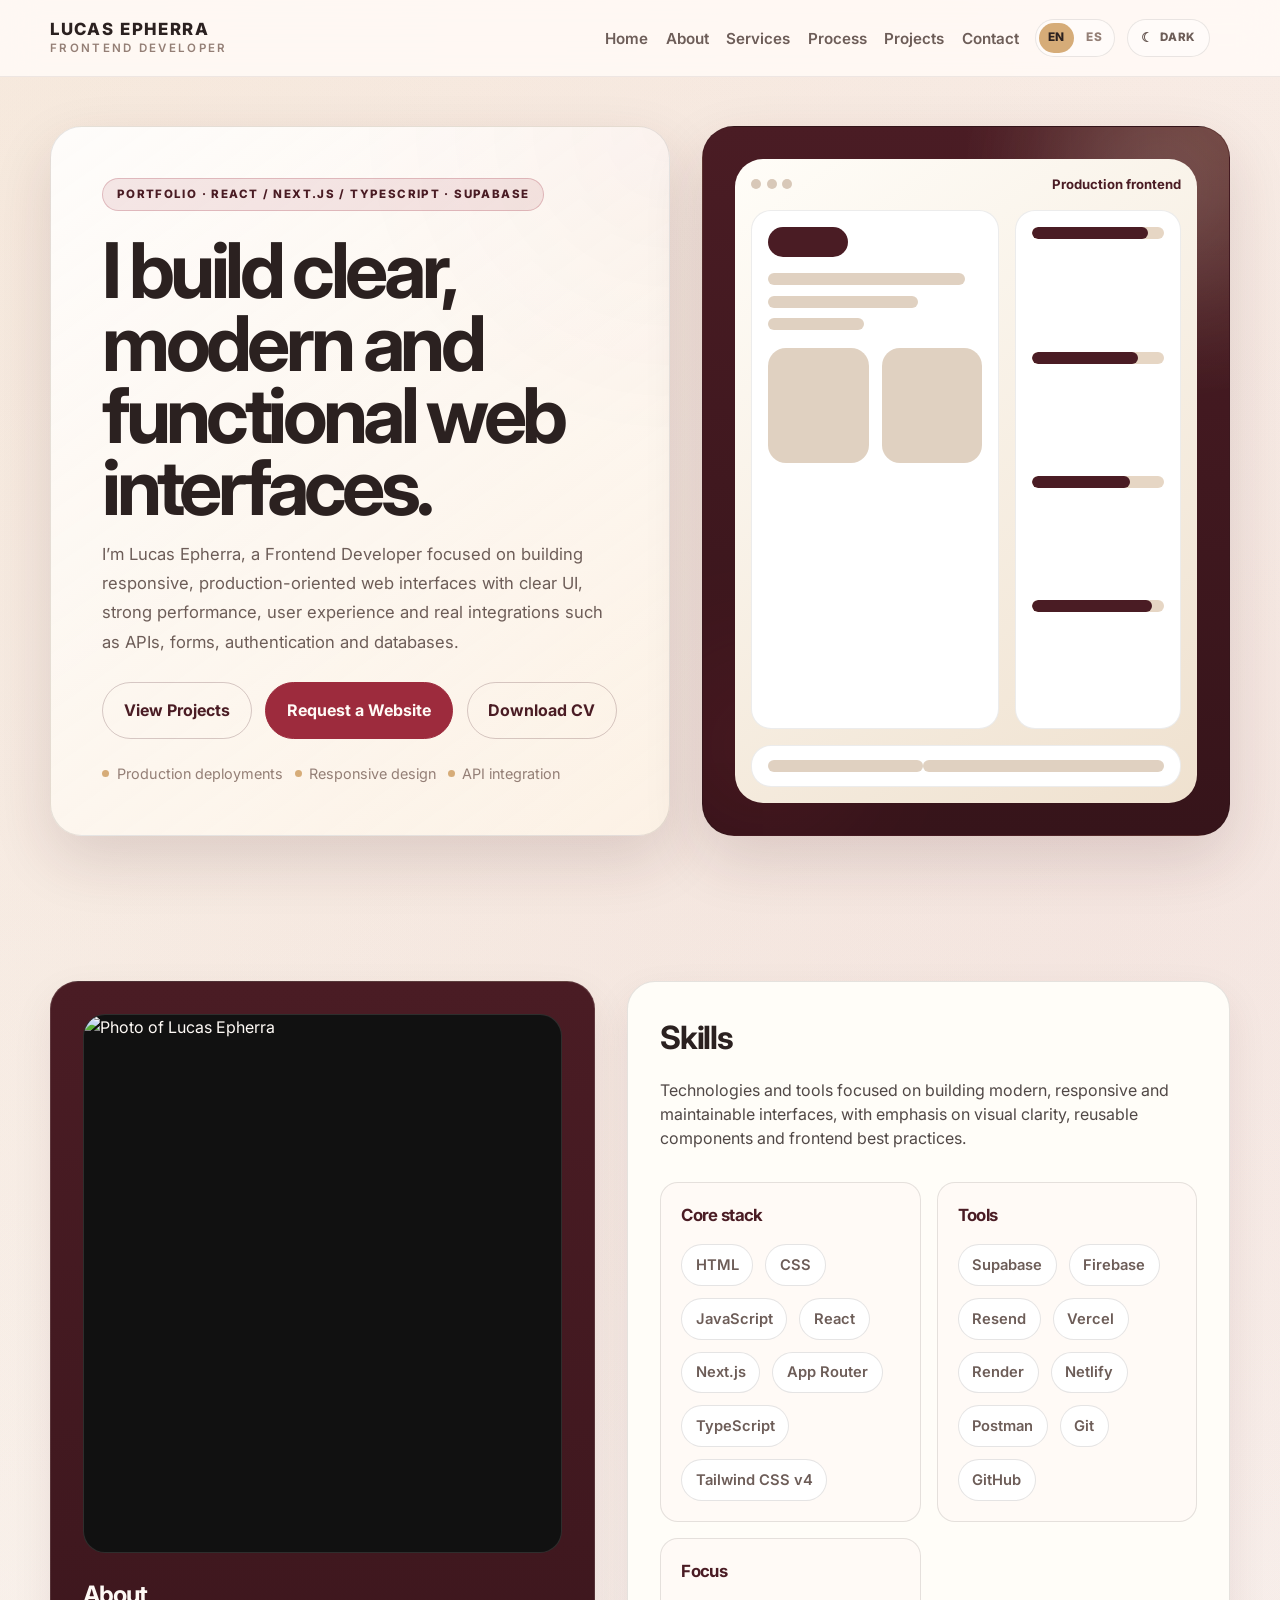
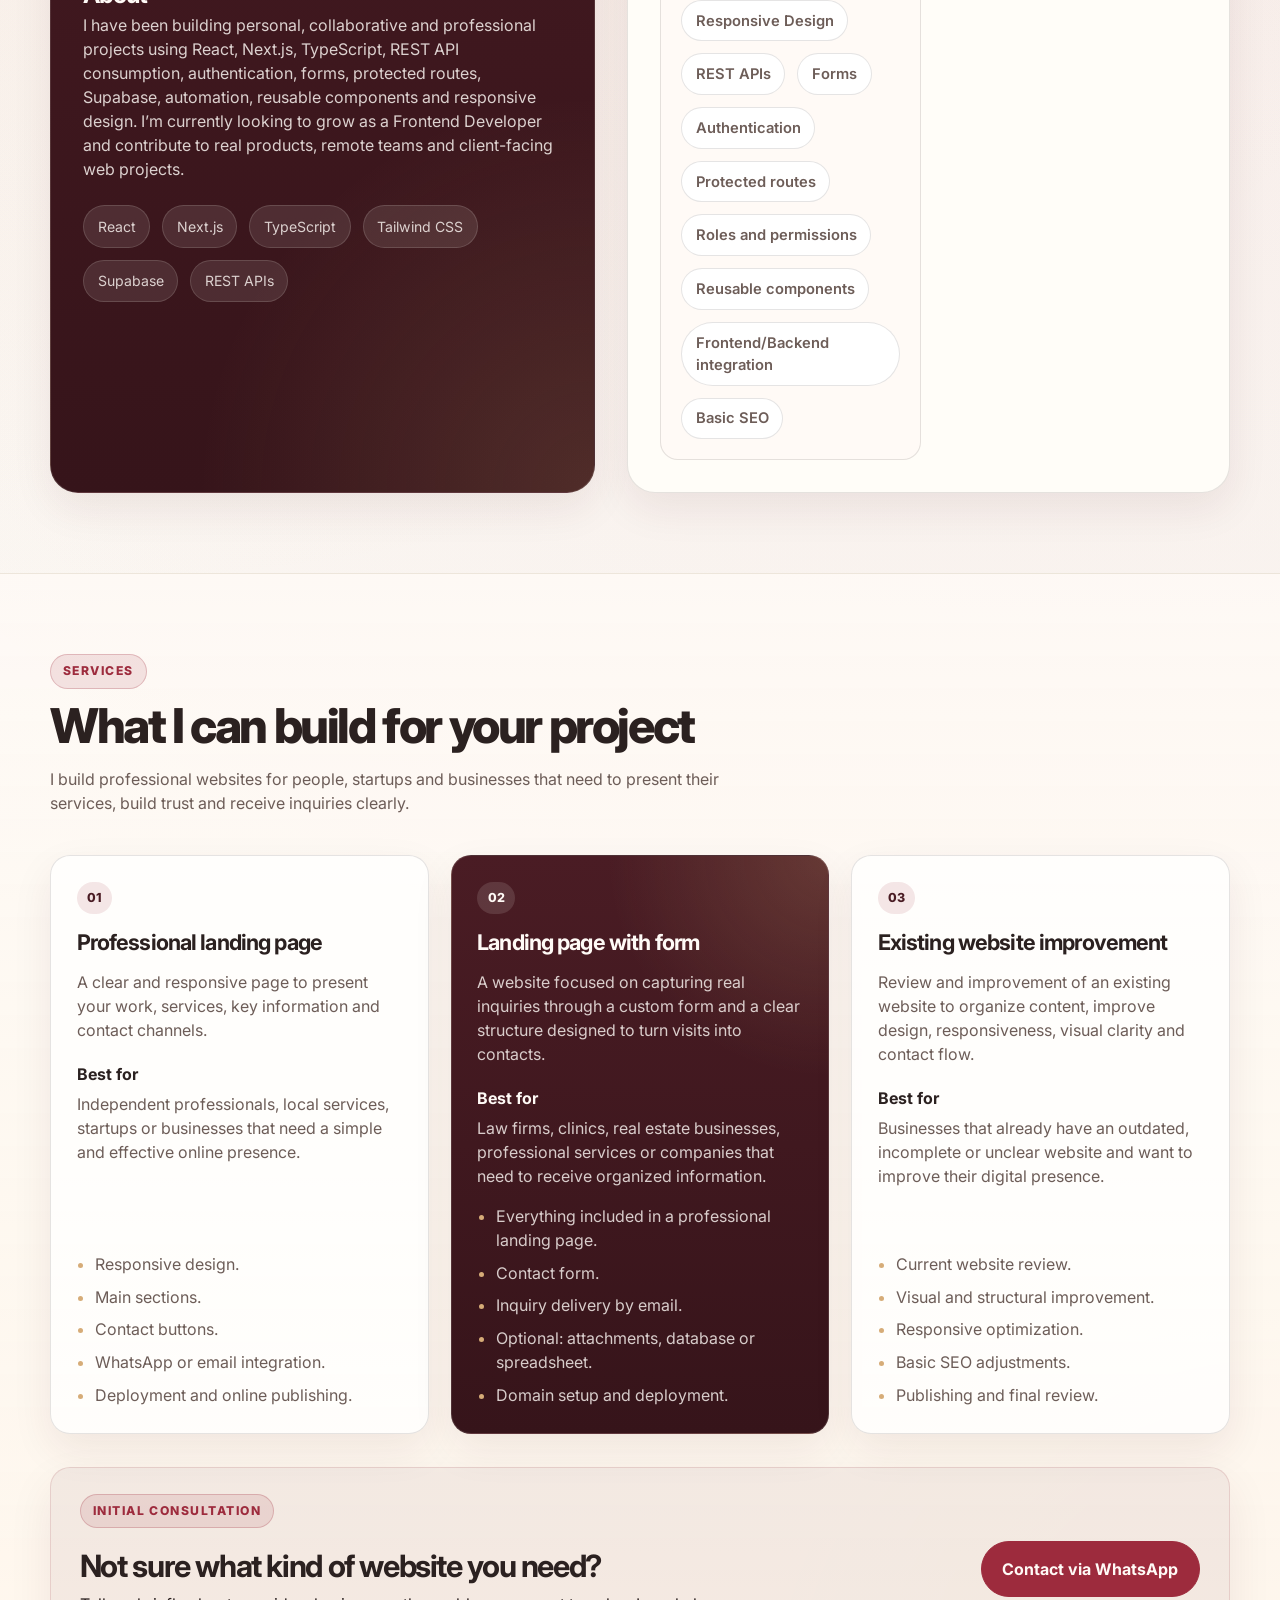
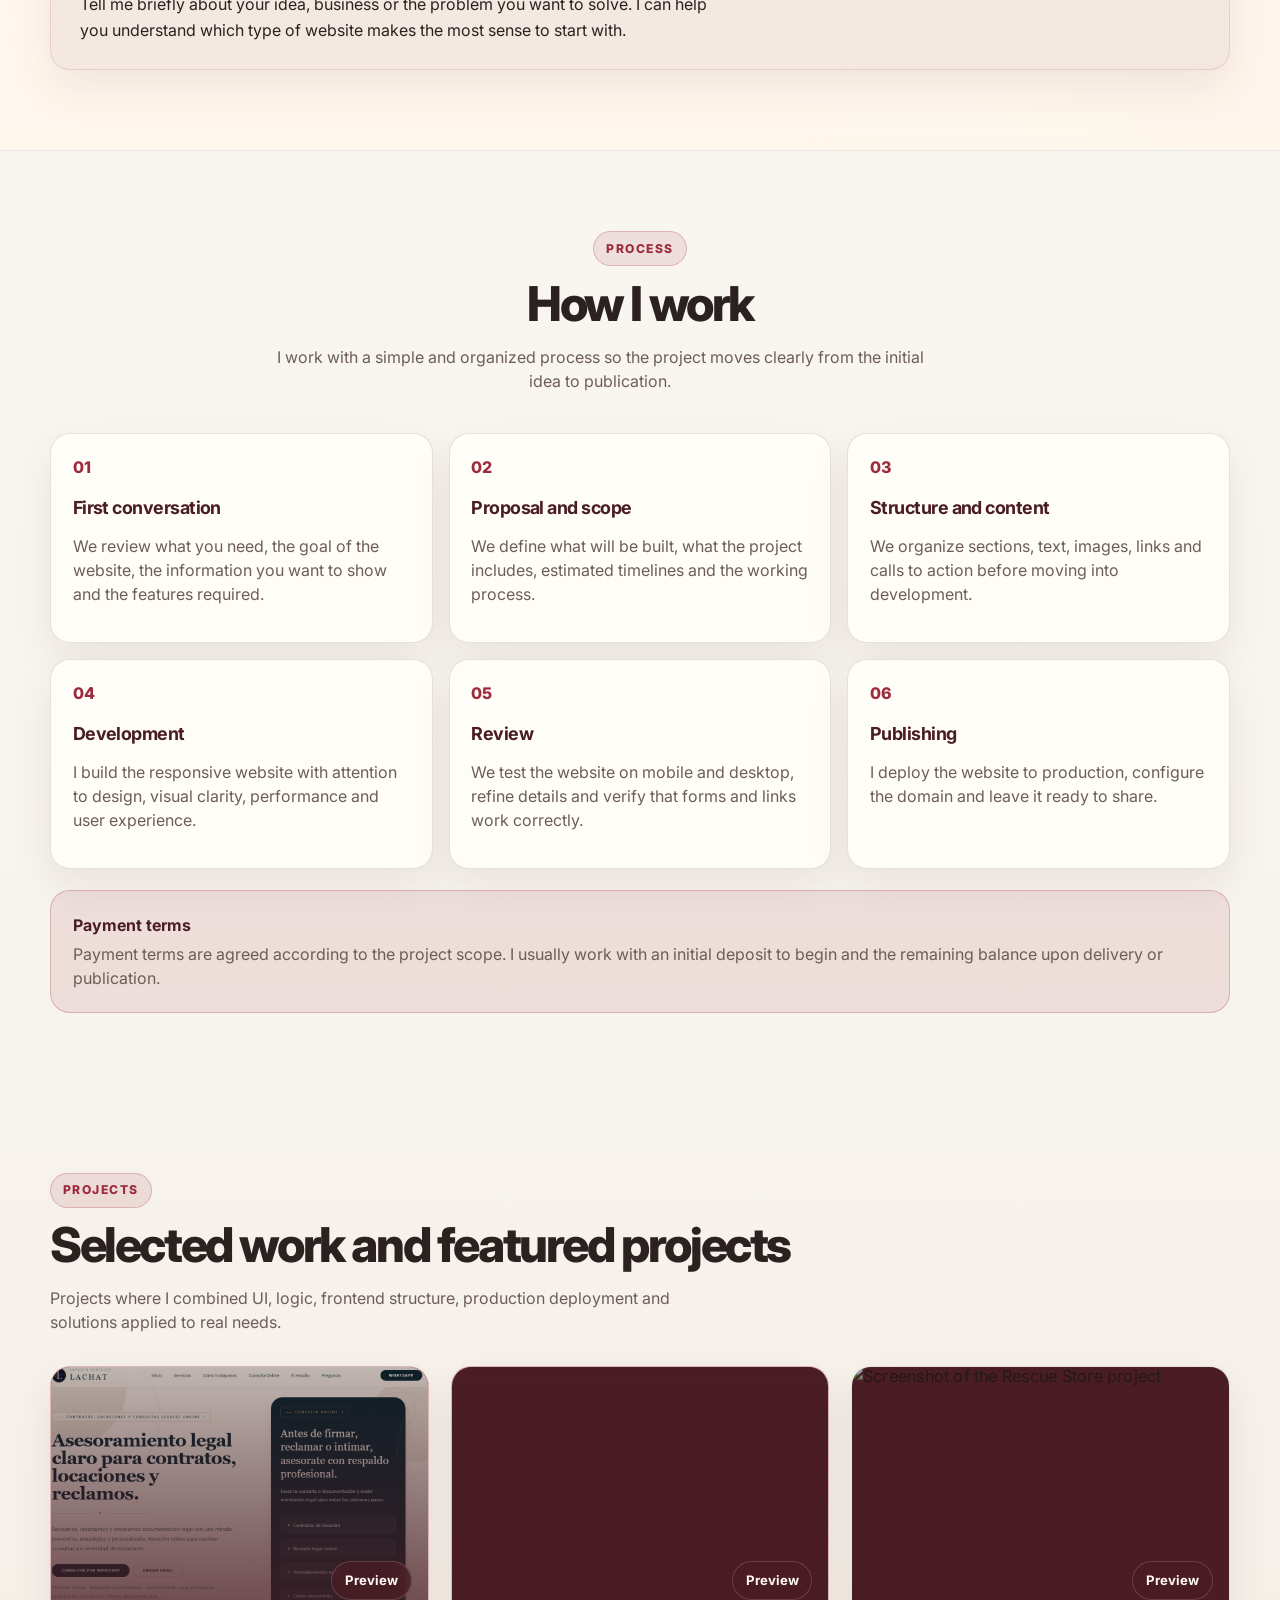
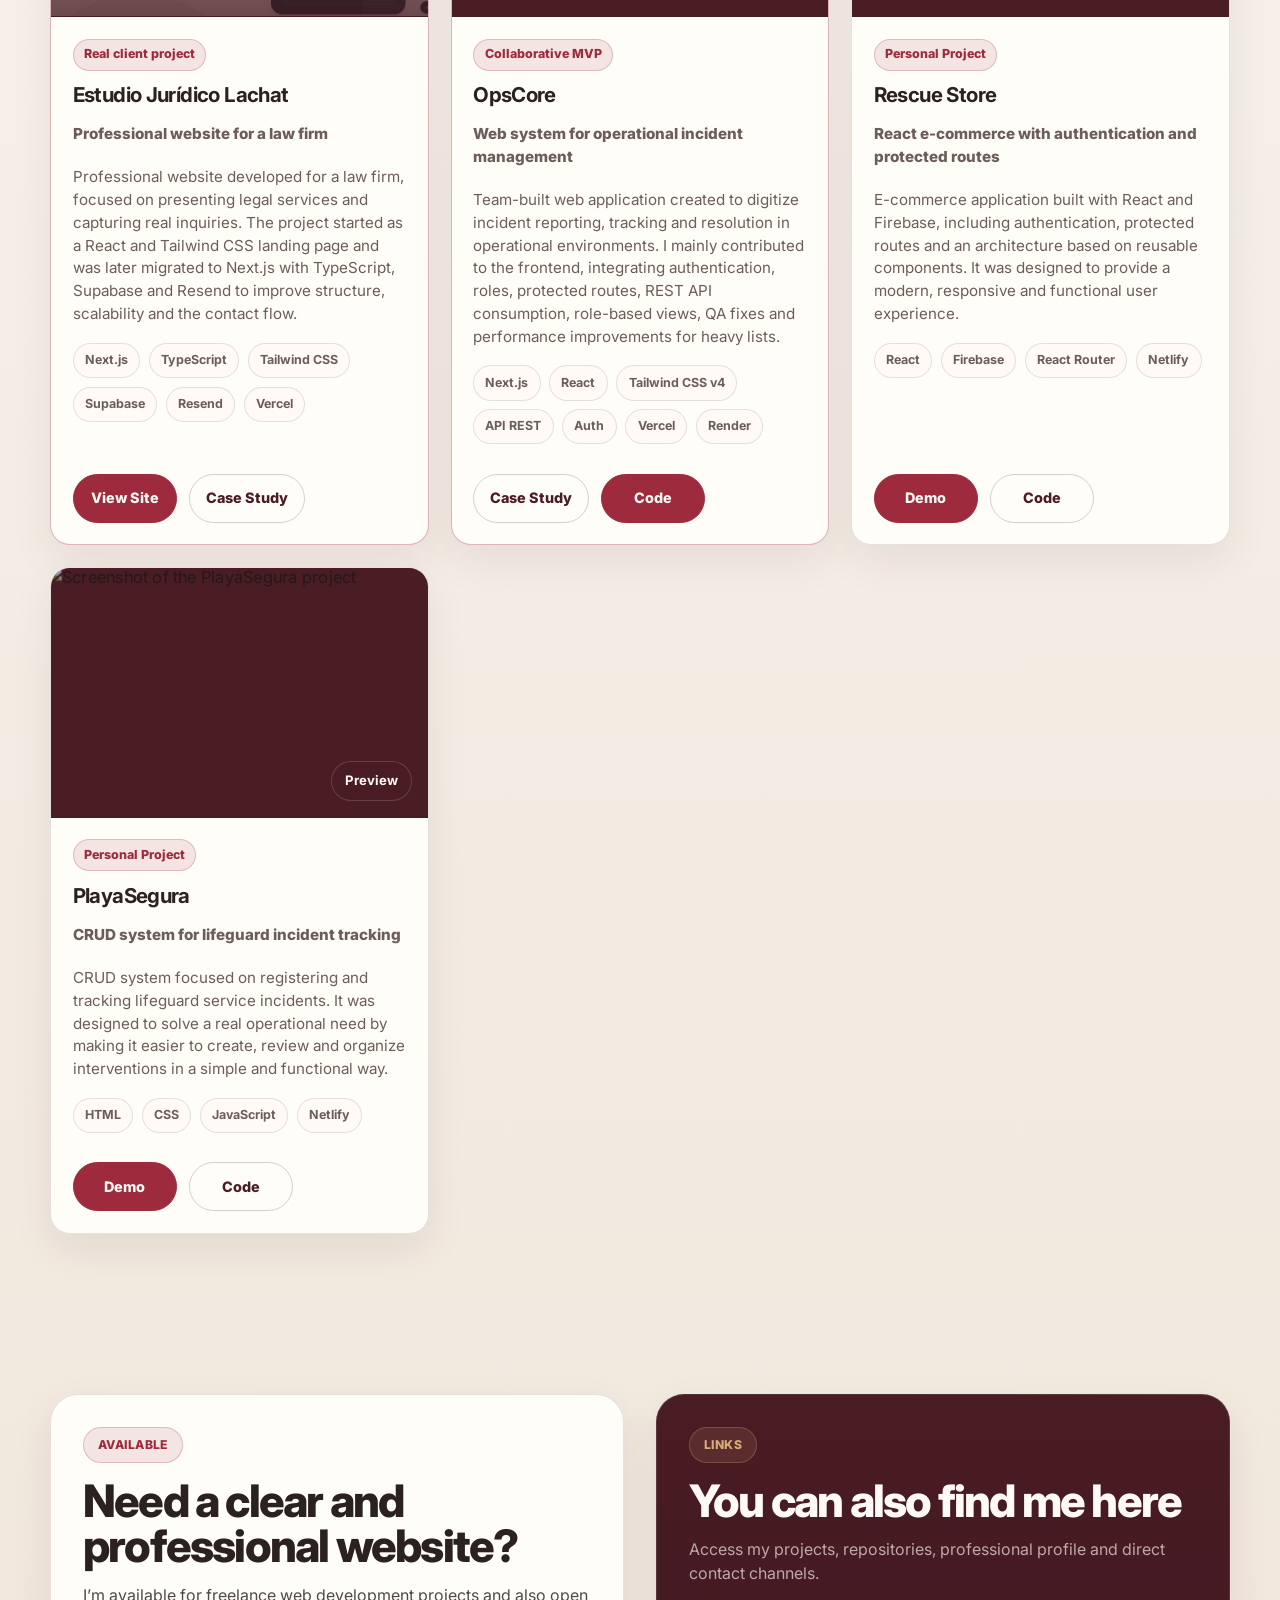
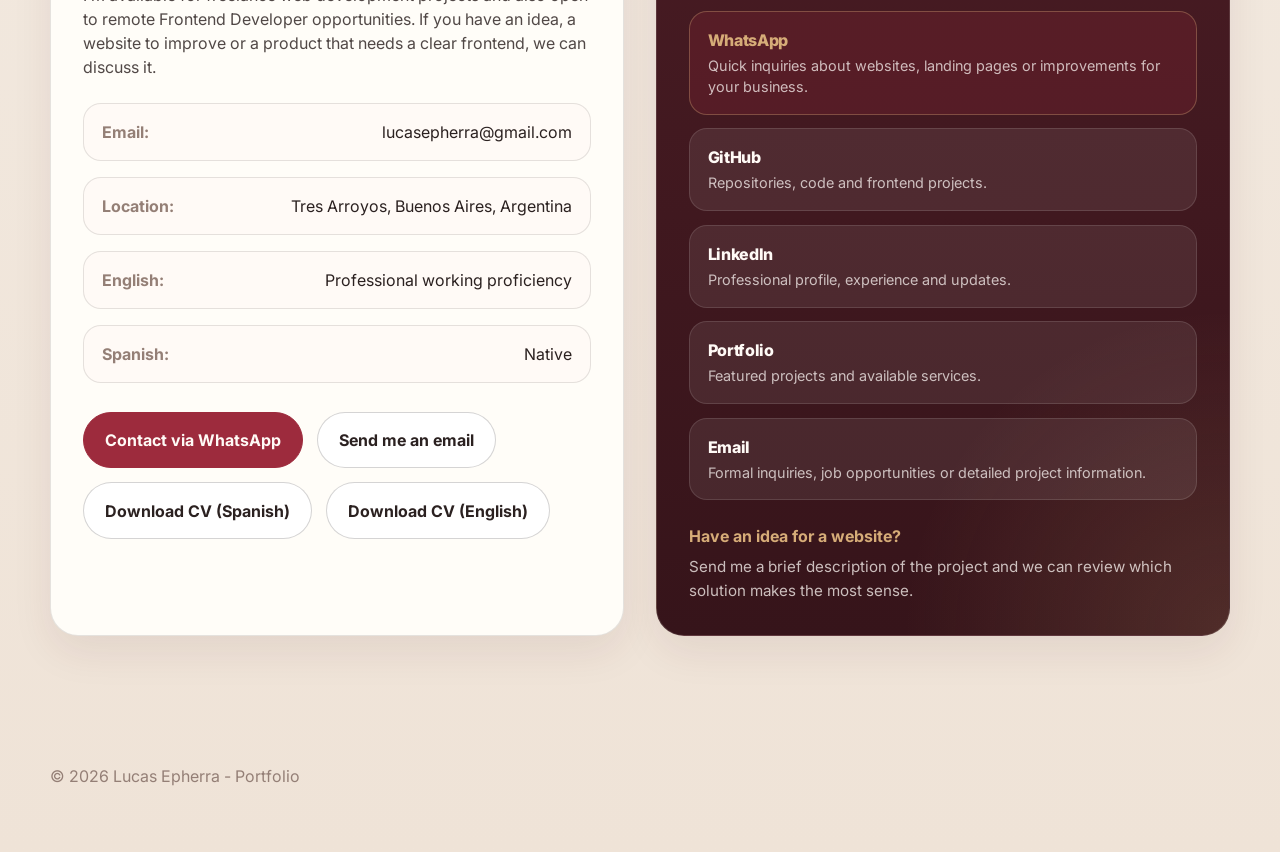
==== commit 654c5434: "menu fixed" ====
--- a/index.html
+++ b/index.html
@@ -46,45 +46,100 @@
 <link crossorigin="" href="https://fonts.gstatic.com" rel="preconnect"/>
 <link href="https://fonts.googleapis.com/css2?family=Inter:wght@400;500;600;700;800&amp;display=swap" rel="stylesheet"/>
 <link href="./css/style.css" rel="stylesheet"/>
+<link rel="stylesheet" href="./css/header.css" />
 </head>
 <body>
-<header class="nav">
-<div class="container nav-inner">
-<a aria-label="Go to homepage" class="brand" href="#home">
-<strong>LUCAS EPHERRA</strong>
-<span>Frontend Developer</span>
-</a>
-<button aria-controls="navLinks" aria-expanded="false" aria-label="Open navigation menu" class="menu-btn" id="menuBtn" type="button" data-menu-label="Menu" data-close-label="Close">Menu</button>
-<nav aria-label="Main navigation">
-<ul class="nav-links" id="navLinks">
-<li><a href="#home">Home</a></li>
-<li><a href="#about">About</a></li>
-<li><a href="#services">Services</a></li>
-<li><a href="#process">Process</a></li>
-<li><a href="#projects">Projects</a></li>
-<li><a href="#contact">Contact</a></li>
-</ul>
-<div class="nav-controls">
-          <div class="language-switch" aria-label="Language selector">
-          <a class="is-active" href="./index.html" hreflang="en" lang="en" aria-current="page">EN</a>
-          <a href="./es/index.html" hreflang="es" lang="es">ES</a>
+<header class="site-header" data-site-header data-menu-state="closed">
+  <div class="site-header__inner">
+    <a href="#home" class="site-header__brand" aria-label="Go to homepage">
+      <span class="site-header__brand-main">LUCAS EPHERRA</span>
+      <span class="site-header__brand-sub">Frontend Developer</span>
+    </a>
+
+    <div class="site-header__desktop" aria-label="Primary">
+      <div class="site-header__desktop-nav">
+        <ul class="site-header__links" aria-label="Main navigation">
+          <li><a href="#home">Home</a></li>
+          <li><a href="#about">About</a></li>
+          <li><a href="#services">Services</a></li>
+          <li><a href="#process">Process</a></li>
+          <li><a href="#projects">Projects</a></li>
+          <li><a href="#contact">Contact</a></li>
+        </ul>
+
+        <div class="site-header__controls">
+          <div class="site-header__lang" aria-label="Language selector">
+            <a class="is-active" href="./index.html" hreflang="en" lang="en" aria-current="page">EN</a>
+            <a href="./es/index.html" hreflang="es" lang="es">ES</a>
           </div>
 
           <button
-            class="theme-toggle"
-            id="themeToggle"
+            class="site-header__theme"
             type="button"
+            data-theme-toggle
             aria-label="Switch to dark mode"
             data-dark-label="Dark"
             data-light-label="Light"
             data-dark-aria="Switch to dark mode"
             data-light-aria="Switch to light mode"
           >
-            <span class="theme-toggle-icon" aria-hidden="true">☾</span>
+            <span class="site-header__theme-icon" data-theme-icon aria-hidden="true">☾</span>
             <span data-theme-label>Dark</span>
           </button>
         </div>
-</nav></div>
+      </div>
+    </div>
+
+    <button
+      class="site-header__toggle"
+      type="button"
+      data-site-menu-button
+      aria-expanded="false"
+      aria-controls="site-mobile-menu"
+      aria-label="Open navigation menu"
+    >
+      <span class="site-header__toggle-label">Menu</span>
+    </button>
+
+    <div
+      class="site-header__mobile-panel"
+      id="site-mobile-menu"
+      data-site-menu-panel
+      aria-label="Mobile navigation"
+    >
+      <div class="site-header__mobile-inner">
+        <ul class="site-header__mobile-links">
+          <li><a href="#home" data-site-menu-link>Home</a></li>
+          <li><a href="#about" data-site-menu-link>About</a></li>
+          <li><a href="#services" data-site-menu-link>Services</a></li>
+          <li><a href="#process" data-site-menu-link>Process</a></li>
+          <li><a href="#projects" data-site-menu-link>Projects</a></li>
+          <li><a href="#contact" data-site-menu-link>Contact</a></li>
+        </ul>
+
+        <div class="site-header__mobile-footer">
+          <div class="site-header__lang" aria-label="Language selector">
+            <a class="is-active" href="./index.html" hreflang="en" lang="en" aria-current="page">EN</a>
+            <a href="./es/index.html" hreflang="es" lang="es">ES</a>
+          </div>
+
+          <button
+            class="site-header__theme"
+            type="button"
+            data-theme-toggle
+            aria-label="Switch to dark mode"
+            data-dark-label="Dark"
+            data-light-label="Light"
+            data-dark-aria="Switch to dark mode"
+            data-light-aria="Switch to light mode"
+          >
+            <span class="site-header__theme-icon" data-theme-icon aria-hidden="true">☾</span>
+            <span data-theme-label>Dark</span>
+          </button>
+        </div>
+      </div>
+    </div>
+  </div>
 </header>
 <main>
 <section class="hero container" id="home">
--- a/css/style.css
+++ b/css/style.css
@@ -174,69 +174,23 @@
   height: 1rem;
 }
 
-.nav {
-  position: sticky;
-  top: 0;
-  z-index: 100;
-  border-bottom: 1px solid rgba(28, 26, 23, 0.08);
-  background: rgba(255, 250, 246, 0.82);
-  backdrop-filter: blur(16px);
-}
-
-.nav-inner {
-  min-height: 76px;
-  display: flex;
-  align-items: center;
-  justify-content: space-between;
-  gap: 1rem;
-}
-
-.brand {
-  display: flex;
-  flex-direction: column;
-}
-
-.brand strong {
-  font-size: 1.05rem;
-  letter-spacing: 0.08em;
-  color: var(--ink);
-}
-
-.brand span {
-  color: var(--muted);
-  font-size: 0.82rem;
-  text-transform: uppercase;
-  letter-spacing: 0.12em;
-}
-
-.nav-links {
-  display: flex;
-  align-items: center;
-  gap: 1.25rem;
-  list-style: none;
-}
-
-.nav-links a {
-  color: var(--ink-soft);
-  font-size: 0.95rem;
-  font-weight: 600;
-  transition: color 0.25s ease;
-}
-
-.nav-links a:hover,
-.nav-links a:focus-visible {
-  color: var(--brand);
-}
-
-.menu-btn {
-  display: none;
-  border: 1px solid var(--line-strong);
-  background: var(--panel);
-  color: var(--ink);
-  border-radius: 999px;
-  padding: 0.7rem 1rem;
-  cursor: pointer;
-}
+
+
+
+
+
+
+
+
+
+
+
+
+
+
+
+
+
 
 .eyebrow {
   display: inline-flex;
@@ -1390,38 +1344,13 @@
     padding: 4rem 0;
   }
 
-  .menu-btn {
-    display: inline-flex;
-  }
-
-  .nav-links {
-    position: absolute;
-    left: 1rem;
-    right: 1rem;
-    top: calc(100% + 0.8rem);
-    flex-direction: column;
-    align-items: stretch;
-    padding: 1rem;
-    background: rgba(255, 250, 246, 0.98);
-    border: 1px solid var(--line);
-    border-radius: 20px;
-    box-shadow: var(--shadow-soft);
-    opacity: 0;
-    pointer-events: none;
-    transform: translateY(-10px);
-    transition: 0.25s ease;
-  }
-
-  .nav-links.open {
-    opacity: 1;
-    pointer-events: auto;
-    transform: translateY(0);
-  }
-
-  .nav-links a {
-    display: block;
-    padding: 0.35rem 0;
-  }
+  
+
+  
+
+  
+
+  
 
   .projects-grid,
   .services-grid,
@@ -1824,96 +1753,24 @@
 }
 
 /* Language selector */
-.language-switch {
-  display: inline-flex;
-  align-items: center;
-  gap: 0.25rem;
-  padding: 0.25rem;
-  border: 1px solid var(--line-strong);
-  border-radius: 999px;
-  background: rgba(255, 253, 248, 0.78);
-}
-
-.language-switch a {
-  display: inline-flex;
-  align-items: center;
-  justify-content: center;
-  min-width: 2.4rem;
-  padding: 0.42rem 0.62rem;
-  border-radius: 999px;
-  color: var(--ink-soft);
-  font-size: 0.78rem;
-  font-weight: 800;
-  letter-spacing: 0.04em;
-  text-transform: uppercase;
-  transition:
-    background 0.2s ease,
-    color 0.2s ease;
-}
-
-.language-switch a:hover,
-.language-switch a:focus-visible {
-  color: var(--brand);
-  background: rgba(74, 28, 36, 0.06);
-}
-
-.language-switch a.is-active {
-  color: #fffaf6;
-  background: var(--surface-dark);
-}
-
-@media (max-width: 900px) {
-  .nav-inner {
-    flex-wrap: wrap;
-  }
-
-  .language-switch {
-    order: 3;
-    margin-left: auto;
-  }
-}
+
+
+
+
+
+
+
+
+
 
 /* Theme controls */
-.nav-controls {
-  display: inline-flex;
-  align-items: center;
-  gap: 0.55rem;
-}
-
-.theme-toggle {
-  display: inline-flex;
-  align-items: center;
-  justify-content: center;
-  gap: 0.42rem;
-  min-height: 2.55rem;
-  padding: 0.42rem 0.78rem;
-  border: 1px solid var(--line-strong);
-  border-radius: 999px;
-  background: rgba(255, 253, 248, 0.78);
-  color: var(--ink-soft);
-  cursor: pointer;
-  font-size: 0.78rem;
-  font-weight: 800;
-  letter-spacing: 0.04em;
-  text-transform: uppercase;
-  transition:
-    background 0.2s ease,
-    border-color 0.2s ease,
-    color 0.2s ease,
-    transform 0.2s ease;
-}
-
-.theme-toggle:hover,
-.theme-toggle:focus-visible {
-  color: var(--brand);
-  background: rgba(74, 28, 36, 0.06);
-  transform: translateY(-1px);
-}
-
-.theme-toggle-icon {
-  font-size: 0.95rem;
-  line-height: 1;
-}
+
+
+
+
+
+
+
 
 :root {
   color-scheme: light;
@@ -1964,35 +1821,15 @@
     linear-gradient(180deg, #171115 0%, var(--bg-base) 52%, #0f0c0e 100%);
 }
 
-html[data-theme="dark"] .nav {
-  border-bottom-color: var(--line);
-  background: rgba(20, 16, 19, 0.84);
-}
-
-html[data-theme="dark"] .nav-links a:hover,
-html[data-theme="dark"] .nav-links a:focus-visible {
-  color: var(--brand);
-}
-
-html[data-theme="dark"] .language-switch,
-html[data-theme="dark"] .theme-toggle,
-html[data-theme="dark"] .menu-btn {
-  background: rgba(33, 25, 32, 0.82);
-  border-color: var(--line-strong);
-}
-
-html[data-theme="dark"] .language-switch a:hover,
-html[data-theme="dark"] .language-switch a:focus-visible,
-html[data-theme="dark"] .theme-toggle:hover,
-html[data-theme="dark"] .theme-toggle:focus-visible {
-  color: var(--brand);
-  background: rgba(230, 188, 130, 0.1);
-}
-
-html[data-theme="dark"] .language-switch a.is-active {
-  color: #171115;
-  background: var(--accent-ochre);
-}
+
+
+
+
+
+
+
+
+
 
 html[data-theme="dark"] .section-soft {
   background:
@@ -2163,153 +2000,5 @@
   border-color: var(--line);
   box-shadow: var(--shadow-soft);
 }
-
-@media (max-width: 900px) {
-  .nav-controls {
-    order: 3;
-    margin-left: auto;
-  }
-
-  .language-switch {
-    order: initial;
-    margin-left: 0;
-  }
-}
-
-@media (max-width: 760px) {
-  html[data-theme="dark"] .nav-links {
-    background: rgba(20, 16, 19, 0.98);
-    border-color: var(--line);
-  }
-}
-
-@media (max-width: 520px) {
-  .nav-controls {
-    width: 100%;
-    justify-content: flex-end;
-  }
-}
-
-
-/* Mobile navigation: keep language and theme controls inside the collapsible menu */
-.nav-inner > nav {
-  display: flex;
-  align-items: center;
-  gap: 1rem;
-}
-
-@media (max-width: 760px) {
-  .nav-inner {
-    min-height: auto;
-    display: grid;
-    grid-template-columns: 1fr auto;
-    align-items: center;
-    gap: 0.85rem;
-    padding-block: 0.9rem;
-  }
-
-  .brand {
-    min-width: 0;
-  }
-
-  .brand strong {
-    font-size: 1rem;
-    line-height: 1.1;
-  }
-
-  .brand span {
-    margin-top: 0.25rem;
-    font-size: 0.72rem;
-    letter-spacing: 0.16em;
-  }
-
-  .menu-btn {
-    display: inline-flex;
-    align-items: center;
-    justify-content: center;
-    min-height: 42px;
-    padding: 0.65rem 1rem;
-    font-size: 0.95rem;
-  }
-
-  .nav-inner > nav {
-    grid-column: 1 / -1;
-    width: 100%;
-    display: block;
-  }
-
-  .nav-links {
-    display: none;
-    width: 100%;
-    margin-top: 0;
-  }
-
-  .nav-links.open {
-    display: grid;
-    gap: 0.45rem;
-    padding: 0.8rem;
-    border: 1px solid var(--line);
-    border-radius: 20px 20px 0 0;
-    background: var(--panel);
-    box-shadow: var(--shadow-soft);
-  }
-
-  .nav-links.open a {
-    display: block;
-    padding: 0.75rem 0.85rem;
-    border-radius: 14px;
-  }
-
-  .nav-links.open a:hover,
-  .nav-links.open a:focus-visible {
-    background: rgba(157, 43, 61, 0.1);
-  }
-
-  .nav-links + .nav-controls {
-    display: none;
-  }
-
-  .nav-links.open + .nav-controls {
-    display: flex;
-    width: 100%;
-    justify-content: space-between;
-    align-items: center;
-    gap: 0.65rem;
-    padding: 0.8rem;
-    border: 1px solid var(--line);
-    border-top: 0;
-    border-radius: 0 0 20px 20px;
-    background: var(--panel);
-    box-shadow: var(--shadow-soft);
-  }
-
-  .language-switch,
-  .theme-toggle {
-    min-height: 40px;
-    margin: 0;
-  }
-
-  .language-switch {
-    flex-shrink: 0;
-  }
-
-  .language-switch a {
-    min-width: 44px;
-    min-height: 34px;
-    padding: 0.45rem 0.75rem;
-    font-size: 0.86rem;
-  }
-
-  .theme-toggle {
-    flex: 1;
-    max-width: 150px;
-    padding: 0.55rem 0.9rem;
-    font-size: 0.86rem;
-  }
-
-  html[data-theme="dark"] .nav-links.open,
-  html[data-theme="dark"] .nav-links.open + .nav-controls {
-    background: rgba(20, 16, 19, 0.98);
-    border-color: var(--line);
-  }
-}
+/* Final mobile navbar aesthetic: brand + hamburger only, controls inside the expanded panel */
+/* Final mobile nav: minimal hamburger + single clean dropdown panel */
--- a/css/header.css
+++ b/css/header.css
@@ -0,0 +1,464 @@
+:root {
+  --header-bg-light: rgba(255, 250, 246, 0.9);
+  --header-bg-dark: rgba(20, 16, 19, 0.92);
+  --header-panel-light:
+    radial-gradient(circle at top right, rgba(214, 172, 120, 0.14), transparent 34%),
+    linear-gradient(180deg, rgba(248, 243, 235, 0.99), rgba(242, 234, 222, 0.99));
+  --header-panel-dark:
+    radial-gradient(circle at top right, rgba(214, 172, 120, 0.08), transparent 34%),
+    linear-gradient(180deg, rgba(25, 19, 24, 0.98), rgba(15, 11, 14, 0.98));
+}
+
+/* ==========================================================================
+   Site Header
+   Scoped component to avoid collisions with legacy .nav rules
+   ========================================================================== */
+
+.site-header {
+  position: sticky;
+  isolation: isolate;
+  top: 0;
+  z-index: 1100;
+  border-bottom: 1px solid rgba(43, 33, 32, 0.08);
+  background: var(--header-bg-light);
+  backdrop-filter: blur(18px);
+  -webkit-backdrop-filter: blur(18px);
+}
+
+.site-header__inner {
+  width: min(100% - 2rem, var(--max-width, 1180px));
+  margin: 0 auto;
+  min-height: 76px;
+  display: grid;
+  grid-template-columns: auto 1fr auto;
+  align-items: center;
+  gap: 1.25rem;
+}
+
+.site-header__brand {
+  display: inline-flex;
+  flex-direction: column;
+  justify-content: center;
+  min-width: 0;
+  color: inherit;
+  text-decoration: none;
+}
+
+.site-header__brand-main {
+  color: var(--ink, #2b2120);
+  font-size: 1.05rem;
+  font-weight: 800;
+  line-height: 1.05;
+  letter-spacing: 0.1em;
+  white-space: nowrap;
+}
+
+.site-header__brand-sub {
+  margin-top: 0.2rem;
+  color: var(--muted, #947f76);
+  font-size: 0.72rem;
+  font-weight: 600;
+  line-height: 1.1;
+  letter-spacing: 0.2em;
+  text-transform: uppercase;
+  white-space: nowrap;
+}
+
+.site-header__desktop {
+  min-width: 0;
+}
+
+.site-header__desktop-nav {
+  display: flex;
+  align-items: center;
+  justify-content: flex-end;
+  gap: 1rem;
+}
+
+.site-header__links {
+  display: flex;
+  align-items: center;
+  gap: 1.1rem;
+  list-style: none;
+  margin: 0;
+  padding: 0;
+}
+
+.site-header__links a {
+  color: var(--ink-soft, #6d5d58);
+  font-size: 0.95rem;
+  font-weight: 600;
+  text-decoration: none;
+  transition: color 0.22s ease;
+}
+
+.site-header__links a:hover,
+.site-header__links a:focus-visible {
+  color: var(--brand, #4a1c24);
+  outline: none;
+}
+
+.site-header__controls {
+  display: flex;
+  align-items: center;
+  gap: 0.75rem;
+}
+
+.site-header__lang {
+  display: inline-flex;
+  align-items: center;
+  gap: 0.2rem;
+  padding: 0.2rem;
+  border: 1px solid rgba(43, 33, 32, 0.1);
+  border-radius: 999px;
+  background: rgba(255, 255, 255, 0.45);
+}
+
+.site-header__lang a {
+  display: inline-flex;
+  align-items: center;
+  justify-content: center;
+  min-width: 34px;
+  min-height: 30px;
+  padding: 0.3rem 0.55rem;
+  border-radius: 999px;
+  color: var(--muted, #947f76);
+  font-size: 0.74rem;
+  font-weight: 800;
+  letter-spacing: 0.05em;
+  text-decoration: none;
+}
+
+.site-header__lang a[aria-current="page"],
+.site-header__lang a.is-active {
+  background: var(--accent-ochre, #d6ac78);
+  color: var(--text-main, #2b2120);
+}
+
+.site-header__theme {
+  display: inline-flex;
+  align-items: center;
+  justify-content: center;
+  gap: 0.38rem;
+  min-height: 38px;
+  padding: 0.52rem 0.82rem;
+  border: 1px solid rgba(43, 33, 32, 0.1);
+  border-radius: 999px;
+  background: rgba(255, 255, 255, 0.45);
+  color: var(--ink-soft, #6d5d58);
+  font-size: 0.72rem;
+  font-weight: 800;
+  letter-spacing: 0.06em;
+  text-transform: uppercase;
+  cursor: pointer;
+}
+
+.site-header__theme:hover,
+.site-header__theme:focus-visible {
+  color: var(--brand, #4a1c24);
+  background: rgba(255, 255, 255, 0.72);
+  outline: none;
+}
+
+.site-header__theme-icon {
+  font-size: 0.84rem;
+  line-height: 1;
+}
+
+.site-header__toggle {
+  display: none;
+  position: relative;
+  width: 48px;
+  height: 48px;
+  min-width: 48px;
+  min-height: 48px;
+  padding: 0;
+  border: 1px solid rgba(43, 33, 32, 0.14);
+  border-radius: 999px;
+  background: rgba(255, 253, 248, 0.78);
+  color: var(--ink, #2b2120);
+  box-shadow: 0 10px 24px rgba(43, 33, 32, 0.08);
+  cursor: pointer;
+}
+
+.site-header__toggle-label {
+  position: absolute;
+  width: 1px;
+  height: 1px;
+  overflow: hidden;
+  clip-path: inset(50%);
+  white-space: nowrap;
+}
+
+.site-header__toggle::before,
+.site-header__toggle::after {
+  content: "";
+  position: absolute;
+  left: 50%;
+  width: 18px;
+  height: 2px;
+  border-radius: 999px;
+  background: currentColor;
+  transform-origin: center;
+  transition:
+    transform 0.22s ease,
+    opacity 0.22s ease,
+    box-shadow 0.22s ease;
+}
+
+.site-header__toggle::before {
+  transform: translateX(-50%) translateY(-4px);
+  box-shadow: 0 8px 0 currentColor;
+}
+
+.site-header__toggle::after {
+  transform: translateX(-50%);
+  opacity: 0;
+}
+
+.site-header[data-menu-state="open"] .site-header__toggle::before {
+  transform: translateX(-50%) rotate(45deg);
+  box-shadow: none;
+}
+
+.site-header[data-menu-state="open"] .site-header__toggle::after {
+  transform: translateX(-50%) rotate(-45deg);
+  opacity: 1;
+}
+
+.site-header__mobile-panel {
+  display: none;
+}
+
+@media (max-width: 920px) {
+  body.has-menu-open {
+    overflow: hidden;
+  }
+
+  .site-header__inner {
+    grid-template-columns: minmax(0, 1fr) auto;
+    gap: 0.75rem;
+    min-height: 76px;
+    padding-block: 0.85rem;
+  }
+
+  .site-header__brand {
+    position: relative;
+    z-index: 3;
+  }
+
+  .site-header__brand-main {
+    font-size: clamp(0.98rem, 4.6vw, 1.14rem);
+    letter-spacing: 0.12em;
+  }
+
+  .site-header__brand-sub {
+    font-size: 0.64rem;
+    letter-spacing: 0.18em;
+  }
+
+  .site-header__desktop {
+    display: none;
+  }
+
+  .site-header__toggle {
+    display: inline-grid;
+    place-items: center;
+    z-index: 3;
+  }
+
+  .site-header__mobile-panel {
+    position: absolute;
+    top: calc(100% + 0.5rem);
+    left: 1rem;
+    right: 1rem;
+    display: block;
+    opacity: 0;
+    visibility: hidden;
+    pointer-events: none;
+    transform: translateY(-10px);
+    transition:
+      opacity 0.22s ease,
+      transform 0.22s ease,
+      visibility 0.22s ease;
+    border: 1px solid rgba(214, 194, 168, 0.78);
+    border-radius: 30px;
+    background: var(--header-panel-light);
+    box-shadow: 0 24px 56px rgba(43, 33, 32, 0.12);
+    overflow: hidden;
+  }
+
+  .site-header[data-menu-state="open"] .site-header__mobile-panel {
+    opacity: 1;
+    visibility: visible;
+    pointer-events: auto;
+    transform: translateY(0);
+  }
+
+  .site-header__mobile-inner {
+    padding: 0.85rem;
+  }
+
+  .site-header__mobile-links {
+    list-style: none;
+    margin: 0;
+    padding: 0;
+  }
+
+  .site-header__mobile-links li + li {
+    border-top: 1px solid rgba(43, 33, 32, 0.08);
+  }
+
+  .site-header__mobile-links a {
+    display: flex;
+    align-items: center;
+    min-height: 54px;
+    padding: 0 1rem;
+    border-radius: 18px;
+    color: #234553;
+    font-size: 0.97rem;
+    font-weight: 600;
+    letter-spacing: -0.01em;
+    text-decoration: none;
+    transition:
+      color 0.2s ease,
+      background 0.2s ease,
+      transform 0.2s ease;
+  }
+
+  .site-header__mobile-links a:hover,
+  .site-header__mobile-links a:focus-visible {
+    color: var(--brand, #4a1c24);
+    background: rgba(255, 255, 255, 0.46);
+    transform: translateX(2px);
+    outline: none;
+  }
+
+  .site-header__mobile-footer {
+    display: flex;
+    align-items: center;
+    justify-content: space-between;
+    gap: 0.75rem;
+    margin-top: 0.7rem;
+    padding-top: 0.9rem;
+    border-top: 1px solid rgba(43, 33, 32, 0.08);
+  }
+
+  .site-header__mobile-footer .site-header__lang,
+  .site-header__mobile-footer .site-header__theme {
+    flex: 0 0 auto;
+  }
+}
+
+@media (max-width: 420px) {
+  .site-header__brand-main {
+    font-size: 0.94rem;
+    letter-spacing: 0.11em;
+  }
+
+  .site-header__brand-sub {
+    font-size: 0.6rem;
+    letter-spacing: 0.16em;
+  }
+
+  .site-header__mobile-links a {
+    min-height: 52px;
+    padding-inline: 0.9rem;
+  }
+
+  .site-header__mobile-footer {
+    padding-top: 0.85rem;
+  }
+
+  .site-header__theme {
+    padding-inline: 0.72rem;
+  }
+}
+
+html[data-theme="dark"] .site-header {
+  border-bottom-color: rgba(255, 250, 246, 0.08);
+  background: var(--header-bg-dark);
+}
+
+html[data-theme="dark"] .site-header__brand-main {
+  color: #fffaf6;
+}
+
+html[data-theme="dark"] .site-header__brand-sub {
+  color: rgba(255, 250, 246, 0.58);
+}
+
+html[data-theme="dark"] .site-header__links a {
+  color: rgba(255, 250, 246, 0.74);
+}
+
+html[data-theme="dark"] .site-header__links a:hover,
+html[data-theme="dark"] .site-header__links a:focus-visible {
+  color: var(--accent-ochre, #d6ac78);
+}
+
+html[data-theme="dark"] .site-header__toggle {
+  border-color: rgba(255, 250, 246, 0.12);
+  background: rgba(255, 250, 246, 0.05);
+  color: #fffaf6;
+  box-shadow: 0 12px 28px rgba(0, 0, 0, 0.28);
+}
+
+html[data-theme="dark"] .site-header__lang,
+html[data-theme="dark"] .site-header__theme {
+  border-color: rgba(255, 250, 246, 0.1);
+  background: rgba(255, 250, 246, 0.05);
+}
+
+html[data-theme="dark"] .site-header__lang a {
+  color: rgba(255, 250, 246, 0.58);
+}
+
+html[data-theme="dark"] .site-header__lang a[aria-current="page"],
+html[data-theme="dark"] .site-header__lang a.is-active {
+  background: var(--accent-ochre, #d6ac78);
+  color: #171015;
+}
+
+html[data-theme="dark"] .site-header__theme {
+  color: rgba(255, 250, 246, 0.7);
+}
+
+html[data-theme="dark"] .site-header__theme:hover,
+html[data-theme="dark"] .site-header__theme:focus-visible {
+  color: var(--accent-ochre, #d6ac78);
+  background: rgba(255, 250, 246, 0.08);
+}
+
+html[data-theme="dark"] .site-header__mobile-panel {
+  border-color: rgba(255, 250, 246, 0.08);
+  background: var(--header-panel-dark);
+  box-shadow: 0 28px 64px rgba(0, 0, 0, 0.34);
+}
+
+html[data-theme="dark"] .site-header__mobile-links li + li {
+  border-top-color: rgba(255, 250, 246, 0.08);
+}
+
+html[data-theme="dark"] .site-header__mobile-links a {
+  color: rgba(255, 250, 246, 0.86);
+}
+
+html[data-theme="dark"] .site-header__mobile-links a:hover,
+html[data-theme="dark"] .site-header__mobile-links a:focus-visible {
+  color: var(--accent-ochre, #d6ac78);
+  background: rgba(255, 250, 246, 0.05);
+}
+
+html[data-theme="dark"] .site-header__mobile-footer {
+  border-top-color: rgba(255, 250, 246, 0.08);
+}
+
+@media (prefers-reduced-motion: reduce) {
+  .site-header__toggle::before,
+  .site-header__toggle::after,
+  .site-header__mobile-panel,
+  .site-header__mobile-links a {
+    transition: none;
+  }
+}
